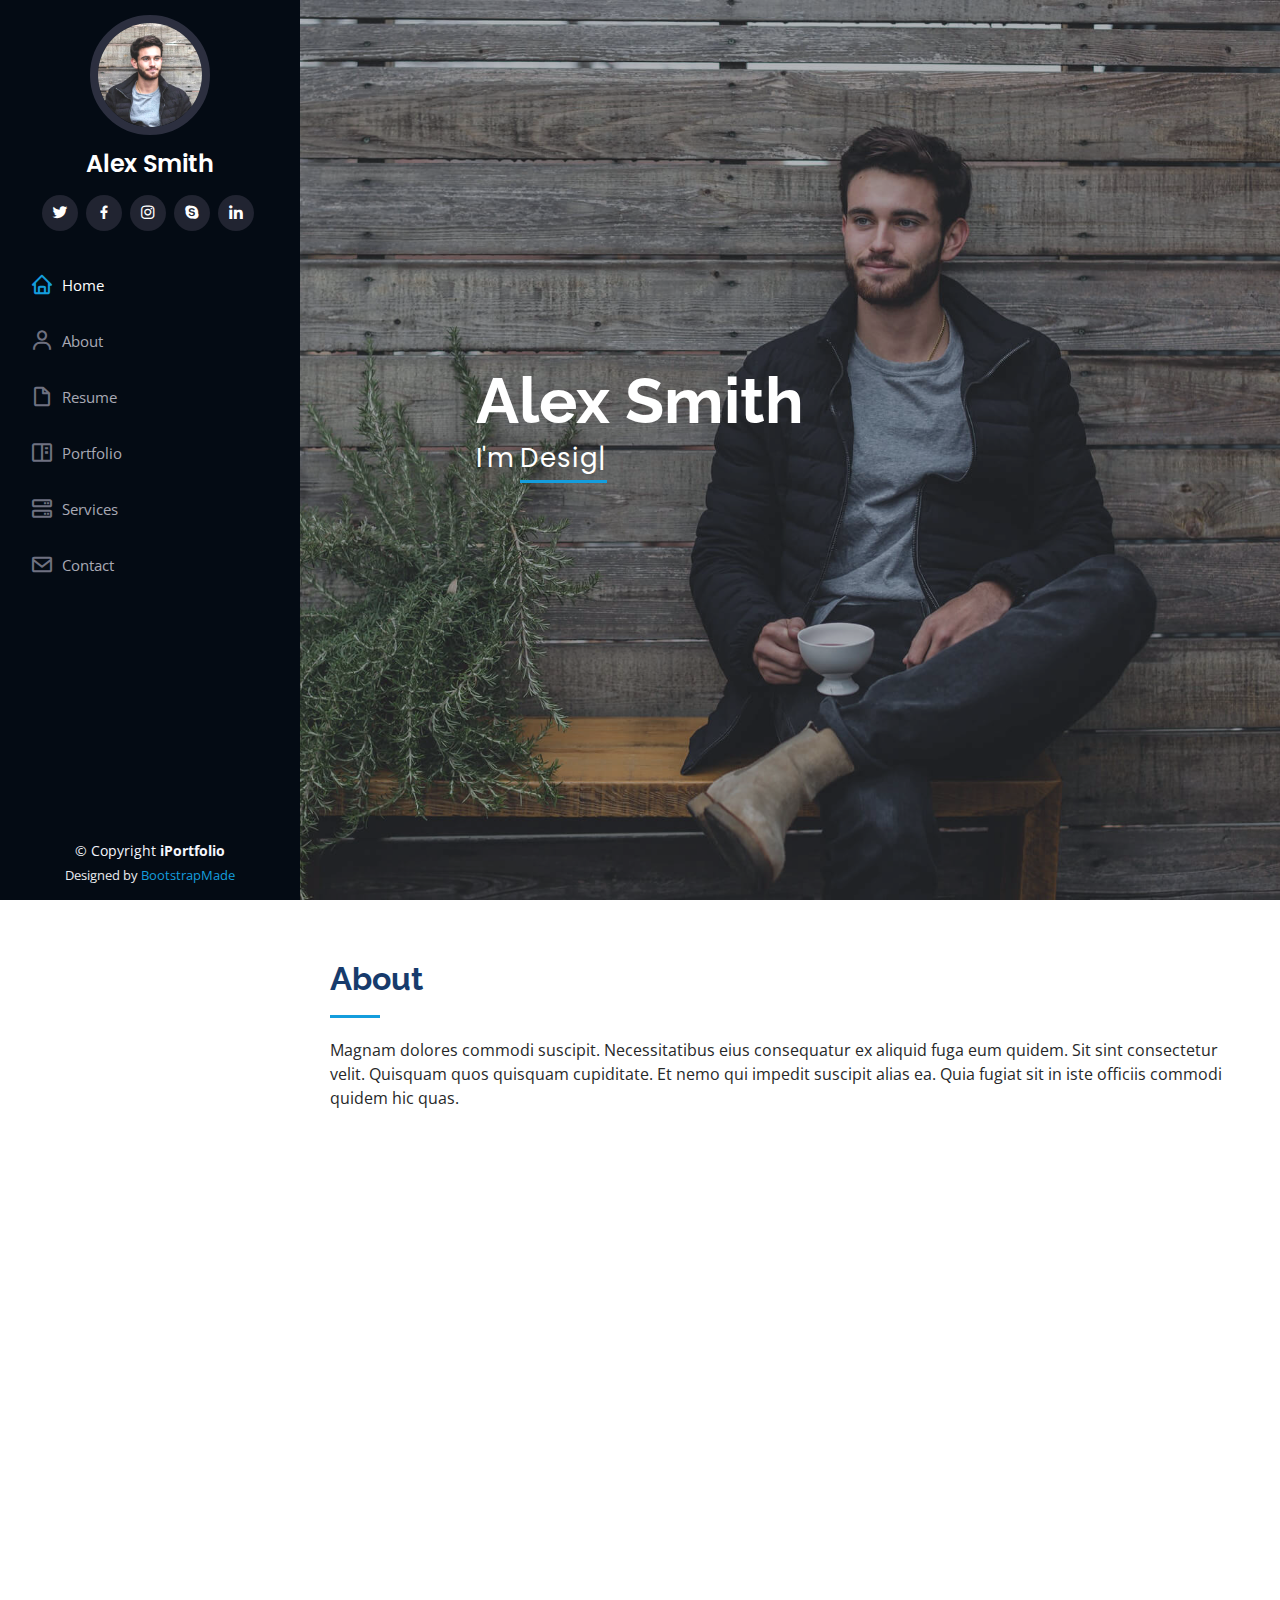
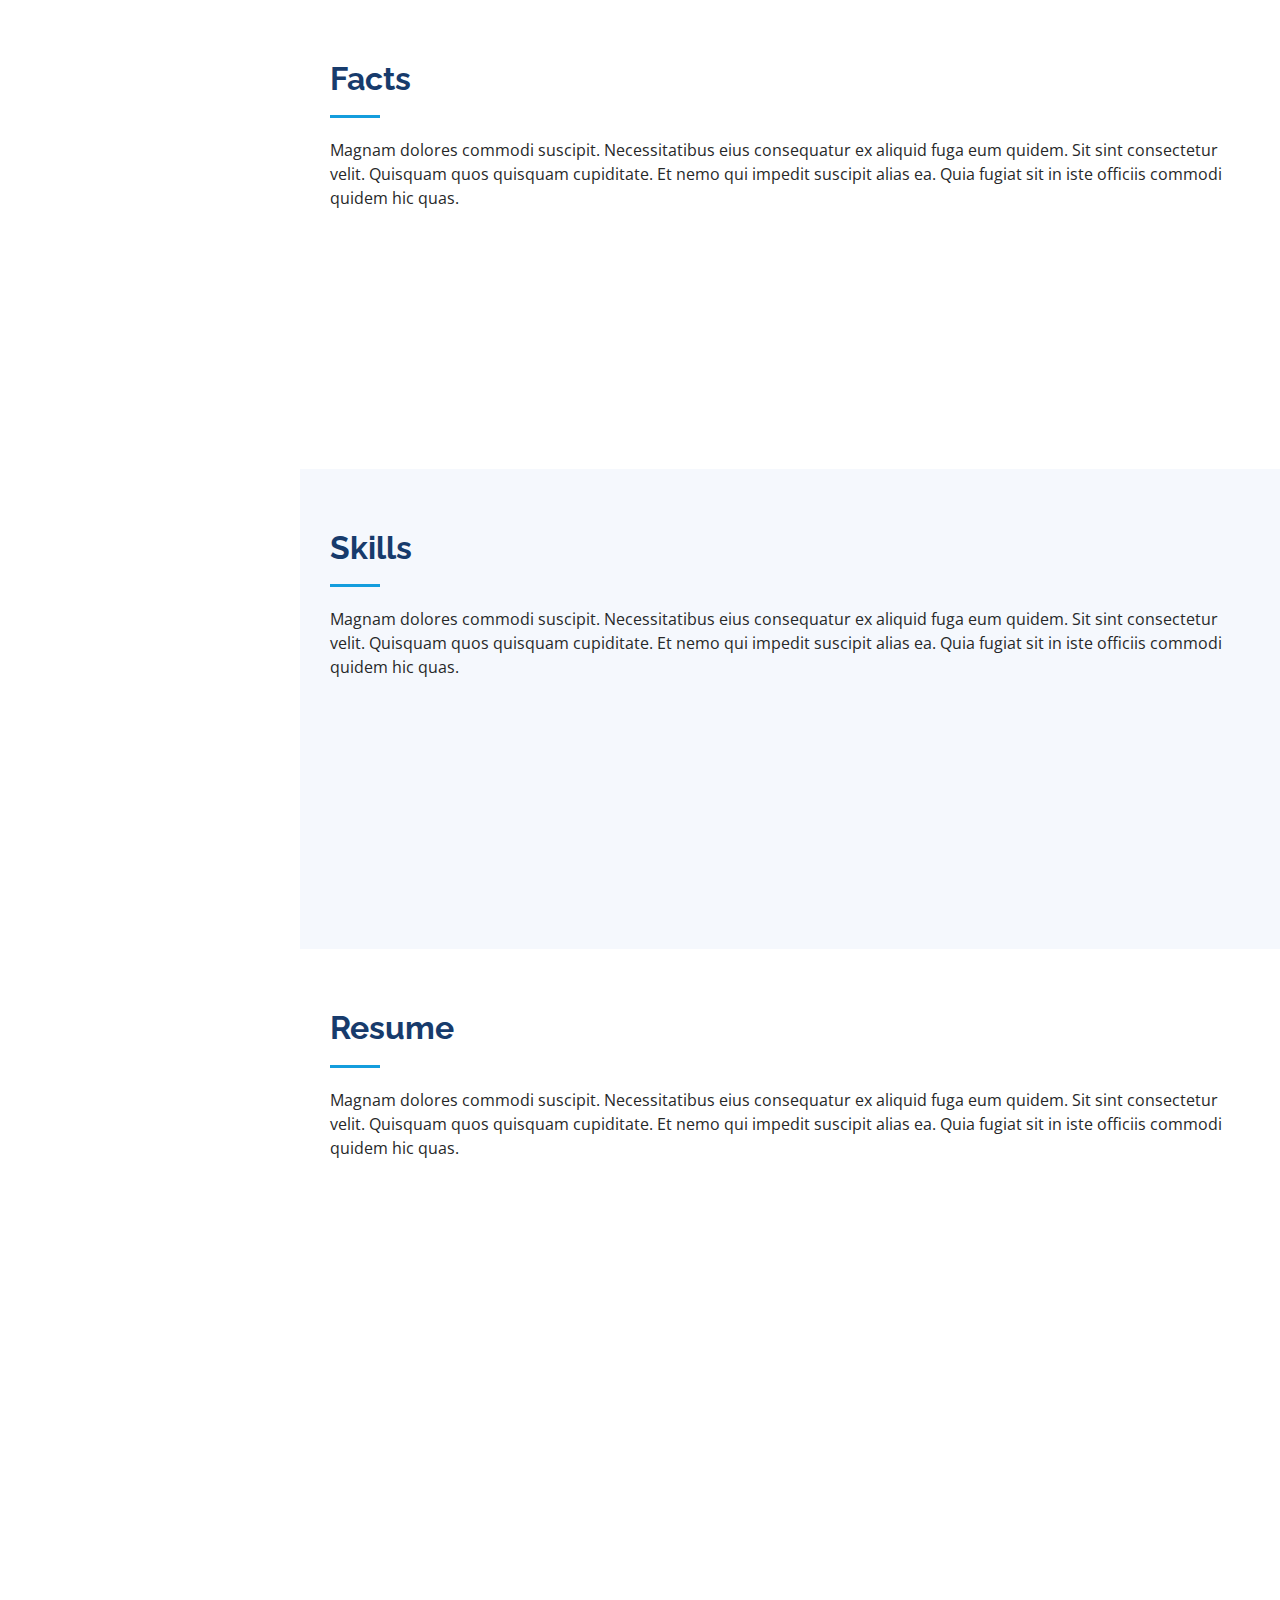
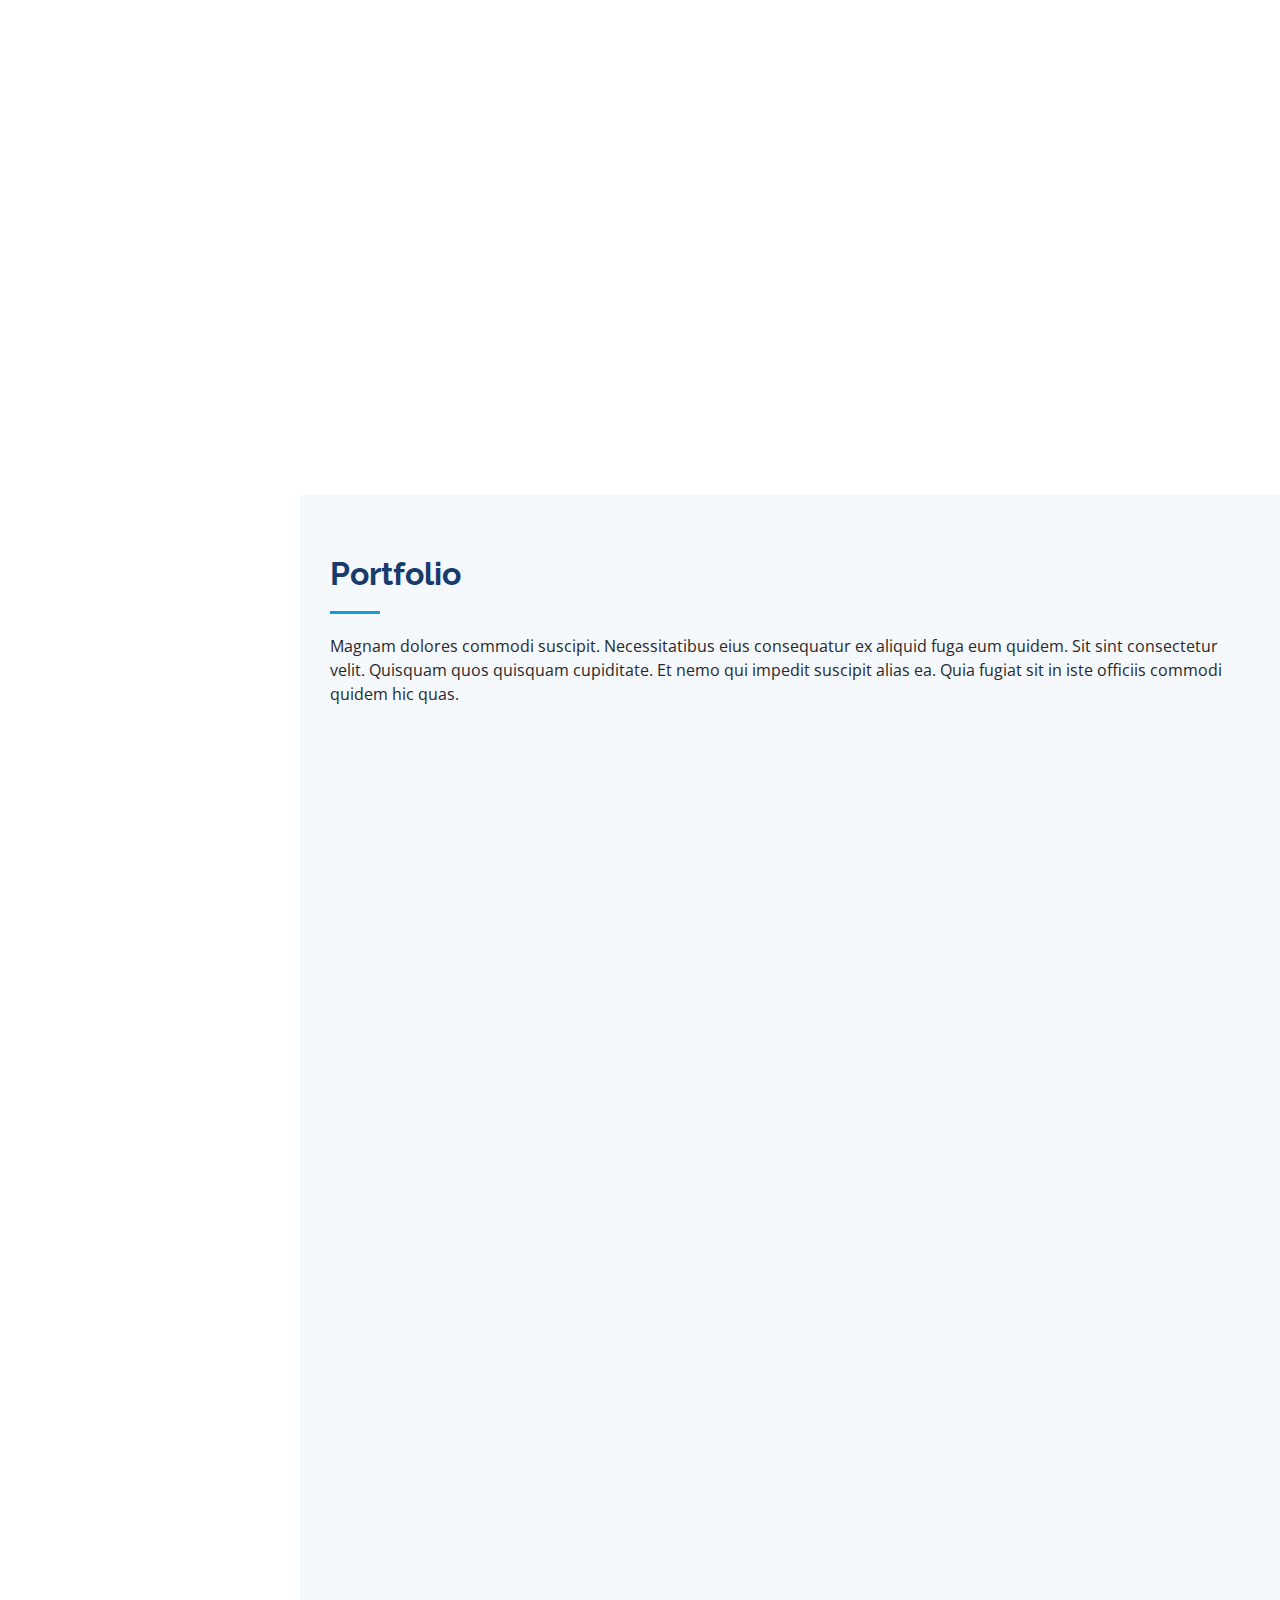
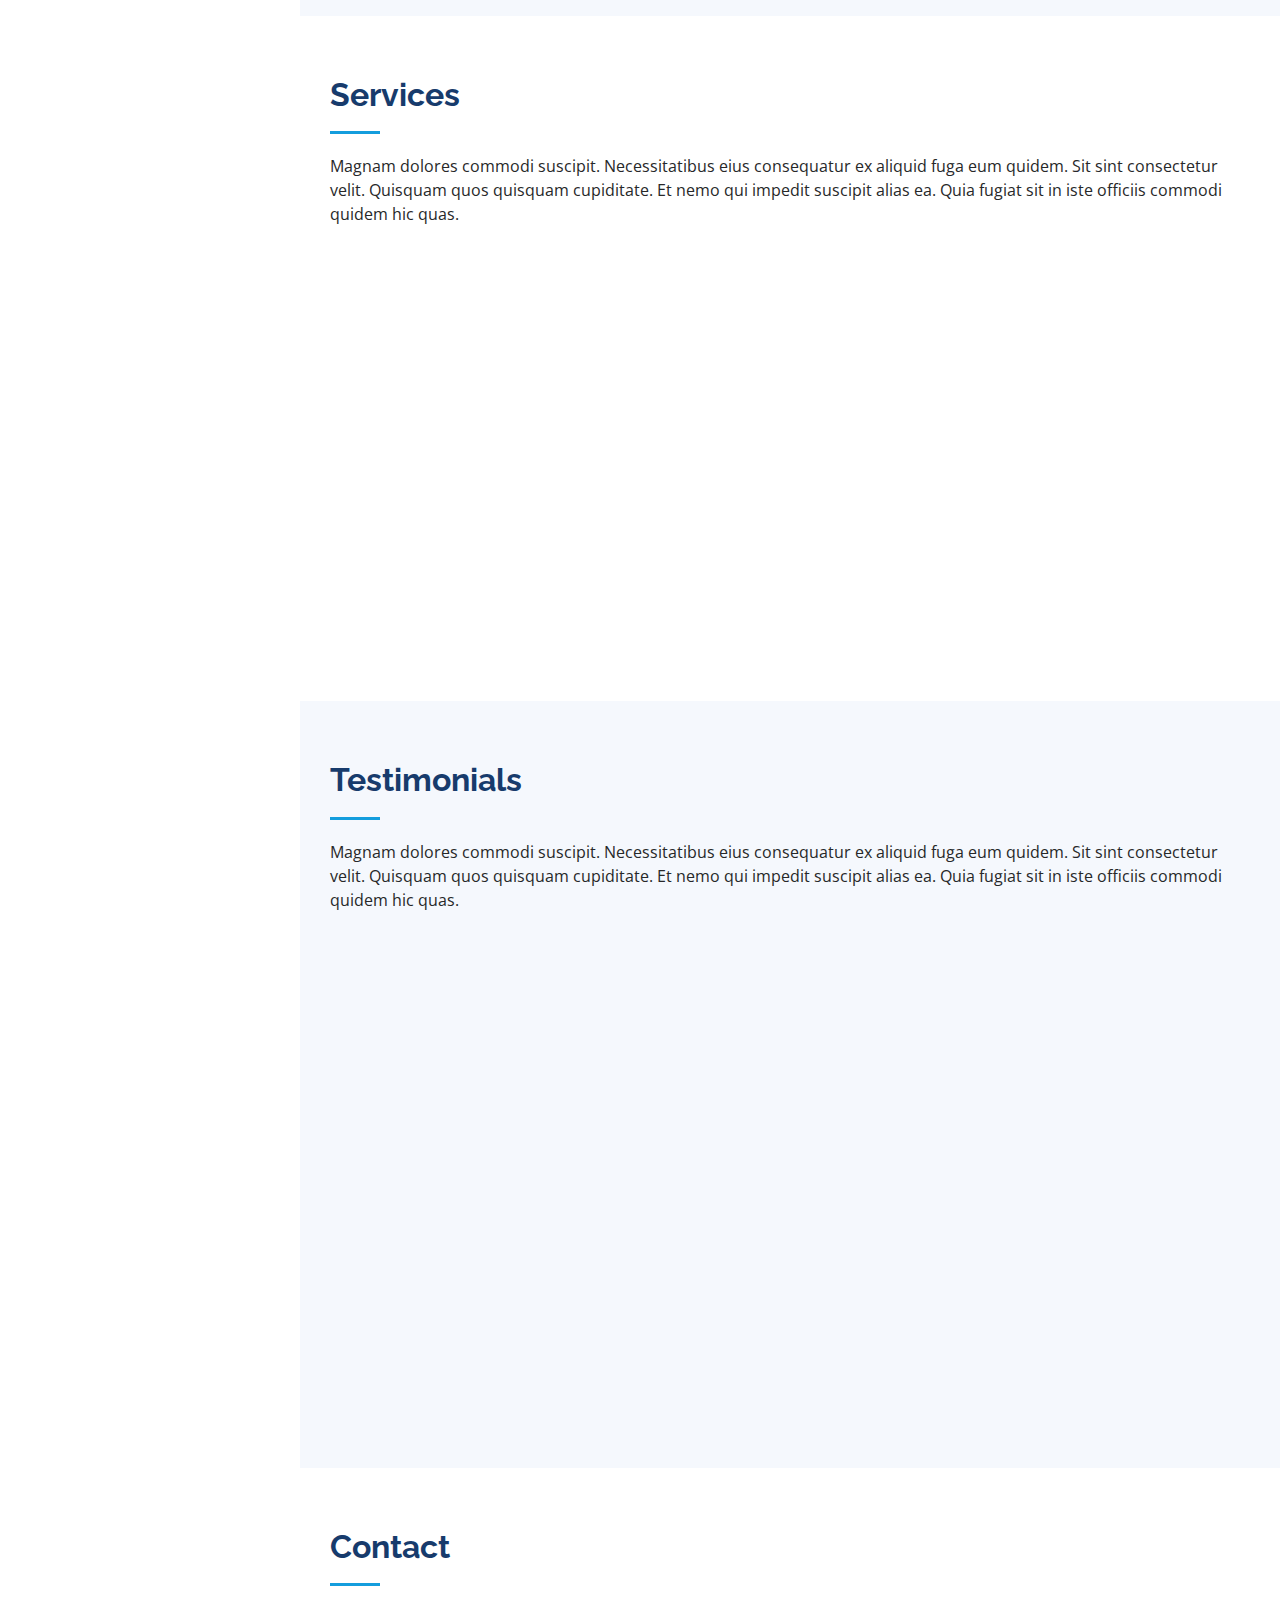
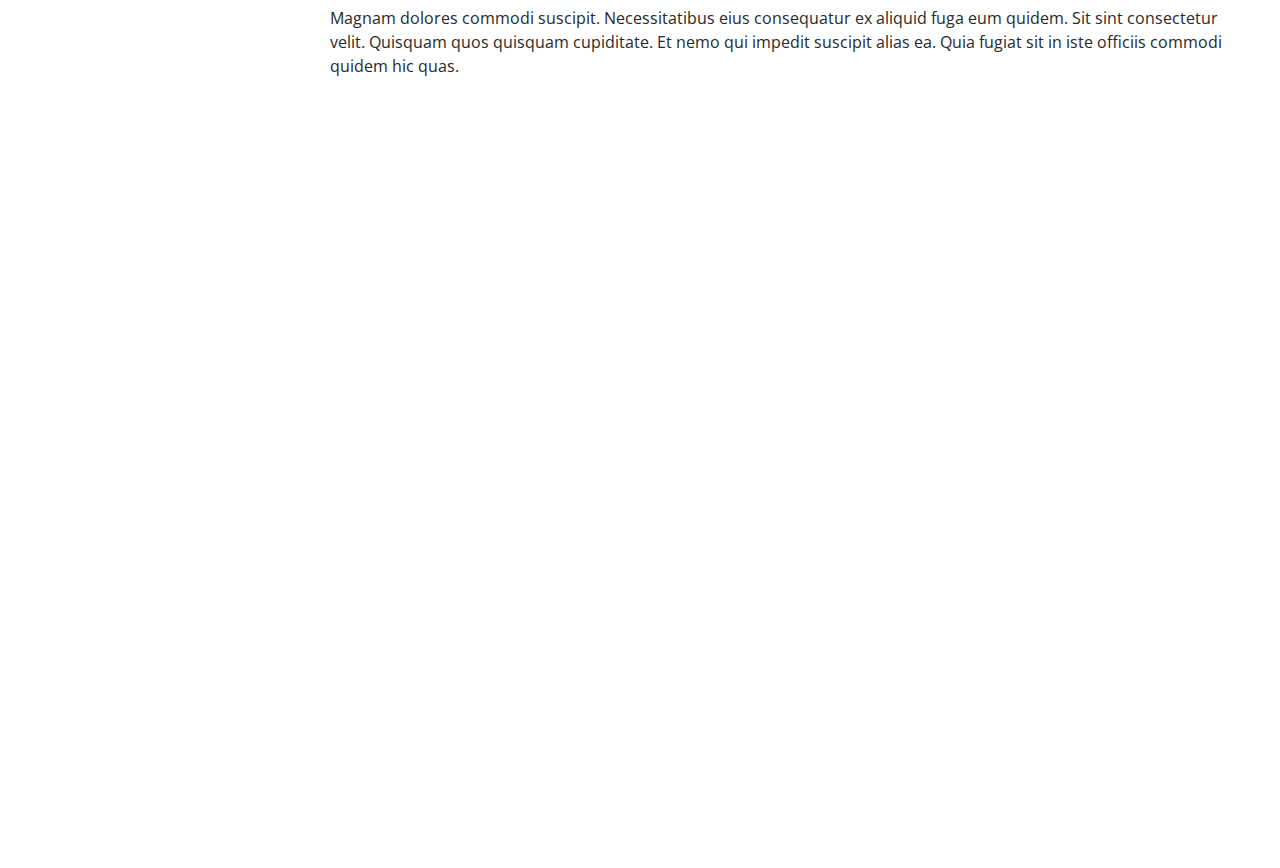
==== index.html @ b63887f6 "first commit" ====
<!DOCTYPE html>
<html lang="en">

<head>
  <meta charset="utf-8">
  <meta content="width=device-width, initial-scale=1.0" name="viewport">

  <title>iPortfolio Bootstrap Template - Index</title>
  <meta content="" name="description">
  <meta content="" name="keywords">

  <!-- Favicons -->
  <link href="assets/img/favicon.png" rel="icon">
  <link href="assets/img/apple-touch-icon.png" rel="apple-touch-icon">

  <!-- Google Fonts -->
  <link href="https://fonts.googleapis.com/css?family=Open+Sans:300,300i,400,400i,600,600i,700,700i|Raleway:300,300i,400,400i,500,500i,600,600i,700,700i|Poppins:300,300i,400,400i,500,500i,600,600i,700,700i" rel="stylesheet">

  <!-- Vendor CSS Files -->
  <link href="assets/vendor/aos/aos.css" rel="stylesheet">
  <link href="assets/vendor/bootstrap/css/bootstrap.min.css" rel="stylesheet">
  <link href="assets/vendor/bootstrap-icons/bootstrap-icons.css" rel="stylesheet">
  <link href="assets/vendor/boxicons/css/boxicons.min.css" rel="stylesheet">
  <link href="assets/vendor/glightbox/css/glightbox.min.css" rel="stylesheet">
  <link href="assets/vendor/swiper/swiper-bundle.min.css" rel="stylesheet">

  <!-- Template Main CSS File -->
  <link href="assets/css/style.css" rel="stylesheet">

  <!-- =======================================================
  * Template Name: iPortfolio
  * Updated: Nov 17 2023 with Bootstrap v5.3.2
  * Template URL: https://bootstrapmade.com/iportfolio-bootstrap-portfolio-websites-template/
  * Author: BootstrapMade.com
  * License: https://bootstrapmade.com/license/
  ======================================================== -->
</head>

<body>

  <!-- ======= Mobile nav toggle button ======= -->
  <i class="bi bi-list mobile-nav-toggle d-xl-none"></i>

  <!-- ======= Header ======= -->
  <header id="header">
    <div class="d-flex flex-column">

      <div class="profile">
        <img src="assets/img/profile-img.jpg" alt="" class="img-fluid rounded-circle">
        <h1 class="text-light"><a href="index.html">Alex Smith</a></h1>
        <div class="social-links mt-3 text-center">
          <a href="#" class="twitter"><i class="bx bxl-twitter"></i></a>
          <a href="#" class="facebook"><i class="bx bxl-facebook"></i></a>
          <a href="#" class="instagram"><i class="bx bxl-instagram"></i></a>
          <a href="#" class="google-plus"><i class="bx bxl-skype"></i></a>
          <a href="#" class="linkedin"><i class="bx bxl-linkedin"></i></a>
        </div>
      </div>

      <nav id="navbar" class="nav-menu navbar">
        <ul>
          <li><a href="#hero" class="nav-link scrollto active"><i class="bx bx-home"></i> <span>Home</span></a></li>
          <li><a href="#about" class="nav-link scrollto"><i class="bx bx-user"></i> <span>About</span></a></li>
          <li><a href="#resume" class="nav-link scrollto"><i class="bx bx-file-blank"></i> <span>Resume</span></a></li>
          <li><a href="#portfolio" class="nav-link scrollto"><i class="bx bx-book-content"></i> <span>Portfolio</span></a></li>
          <li><a href="#services" class="nav-link scrollto"><i class="bx bx-server"></i> <span>Services</span></a></li>
          <li><a href="#contact" class="nav-link scrollto"><i class="bx bx-envelope"></i> <span>Contact</span></a></li>
        </ul>
      </nav><!-- .nav-menu -->
    </div>
  </header><!-- End Header -->

  <!-- ======= Hero Section ======= -->
  <section id="hero" class="d-flex flex-column justify-content-center align-items-center">
    <div class="hero-container" data-aos="fade-in">
      <h1>Alex Smith</h1>
      <p>I'm <span class="typed" data-typed-items="Designer, Developer, Freelancer, Photographer"></span></p>
    </div>
  </section><!-- End Hero -->

  <main id="main">

    <!-- ======= About Section ======= -->
    <section id="about" class="about">
      <div class="container">

        <div class="section-title">
          <h2>About</h2>
          <p>Magnam dolores commodi suscipit. Necessitatibus eius consequatur ex aliquid fuga eum quidem. Sit sint consectetur velit. Quisquam quos quisquam cupiditate. Et nemo qui impedit suscipit alias ea. Quia fugiat sit in iste officiis commodi quidem hic quas.</p>
        </div>

        <div class="row">
          <div class="col-lg-4" data-aos="fade-right">
            <img src="assets/img/profile-img.jpg" class="img-fluid" alt="">
          </div>
          <div class="col-lg-8 pt-4 pt-lg-0 content" data-aos="fade-left">
            <h3>UI/UX Designer &amp; Web Developer.</h3>
            <p class="fst-italic">
              Lorem ipsum dolor sit amet, consectetur adipiscing elit, sed do eiusmod tempor incididunt ut labore et dolore
              magna aliqua.
            </p>
            <div class="row">
              <div class="col-lg-6">
                <ul>
                  <li><i class="bi bi-chevron-right"></i> <strong>Birthday:</strong> <span>1 May 1995</span></li>
                  <li><i class="bi bi-chevron-right"></i> <strong>Website:</strong> <span>www.example.com</span></li>
                  <li><i class="bi bi-chevron-right"></i> <strong>Phone:</strong> <span>+123 456 7890</span></li>
                  <li><i class="bi bi-chevron-right"></i> <strong>City:</strong> <span>New York, USA</span></li>
                </ul>
              </div>
              <div class="col-lg-6">
                <ul>
                  <li><i class="bi bi-chevron-right"></i> <strong>Age:</strong> <span>30</span></li>
                  <li><i class="bi bi-chevron-right"></i> <strong>Degree:</strong> <span>Master</span></li>
                  <li><i class="bi bi-chevron-right"></i> <strong>PhEmailone:</strong> <span>email@example.com</span></li>
                  <li><i class="bi bi-chevron-right"></i> <strong>Freelance:</strong> <span>Available</span></li>
                </ul>
              </div>
            </div>
            <p>
              Officiis eligendi itaque labore et dolorum mollitia officiis optio vero. Quisquam sunt adipisci omnis et ut. Nulla accusantium dolor incidunt officia tempore. Et eius omnis.
              Cupiditate ut dicta maxime officiis quidem quia. Sed et consectetur qui quia repellendus itaque neque. Aliquid amet quidem ut quaerat cupiditate. Ab et eum qui repellendus omnis culpa magni laudantium dolores.
            </p>
          </div>
        </div>

      </div>
    </section><!-- End About Section -->

    <!-- ======= Facts Section ======= -->
    <section id="facts" class="facts">
      <div class="container">

        <div class="section-title">
          <h2>Facts</h2>
          <p>Magnam dolores commodi suscipit. Necessitatibus eius consequatur ex aliquid fuga eum quidem. Sit sint consectetur velit. Quisquam quos quisquam cupiditate. Et nemo qui impedit suscipit alias ea. Quia fugiat sit in iste officiis commodi quidem hic quas.</p>
        </div>

        <div class="row no-gutters">

          <div class="col-lg-3 col-md-6 d-md-flex align-items-md-stretch" data-aos="fade-up">
            <div class="count-box">
              <i class="bi bi-emoji-smile"></i>
              <span data-purecounter-start="0" data-purecounter-end="232" data-purecounter-duration="1" class="purecounter"></span>
              <p><strong>Happy Clients</strong> consequuntur quae</p>
            </div>
          </div>

          <div class="col-lg-3 col-md-6 d-md-flex align-items-md-stretch" data-aos="fade-up" data-aos-delay="100">
            <div class="count-box">
              <i class="bi bi-journal-richtext"></i>
              <span data-purecounter-start="0" data-purecounter-end="521" data-purecounter-duration="1" class="purecounter"></span>
              <p><strong>Projects</strong> adipisci atque cum quia aut</p>
            </div>
          </div>

          <div class="col-lg-3 col-md-6 d-md-flex align-items-md-stretch" data-aos="fade-up" data-aos-delay="200">
            <div class="count-box">
              <i class="bi bi-headset"></i>
              <span data-purecounter-start="0" data-purecounter-end="1453" data-purecounter-duration="1" class="purecounter"></span>
              <p><strong>Hours Of Support</strong> aut commodi quaerat</p>
            </div>
          </div>

          <div class="col-lg-3 col-md-6 d-md-flex align-items-md-stretch" data-aos="fade-up" data-aos-delay="300">
            <div class="count-box">
              <i class="bi bi-people"></i>
              <span data-purecounter-start="0" data-purecounter-end="32" data-purecounter-duration="1" class="purecounter"></span>
              <p><strong>Hard Workers</strong> rerum asperiores dolor</p>
            </div>
          </div>

        </div>

      </div>
    </section><!-- End Facts Section -->

    <!-- ======= Skills Section ======= -->
    <section id="skills" class="skills section-bg">
      <div class="container">

        <div class="section-title">
          <h2>Skills</h2>
          <p>Magnam dolores commodi suscipit. Necessitatibus eius consequatur ex aliquid fuga eum quidem. Sit sint consectetur velit. Quisquam quos quisquam cupiditate. Et nemo qui impedit suscipit alias ea. Quia fugiat sit in iste officiis commodi quidem hic quas.</p>
        </div>

        <div class="row skills-content">

          <div class="col-lg-6" data-aos="fade-up">

            <div class="progress">
              <span class="skill">HTML <i class="val">100%</i></span>
              <div class="progress-bar-wrap">
                <div class="progress-bar" role="progressbar" aria-valuenow="100" aria-valuemin="0" aria-valuemax="100"></div>
              </div>
            </div>

            <div class="progress">
              <span class="skill">CSS <i class="val">90%</i></span>
              <div class="progress-bar-wrap">
                <div class="progress-bar" role="progressbar" aria-valuenow="90" aria-valuemin="0" aria-valuemax="100"></div>
              </div>
            </div>

            <div class="progress">
              <span class="skill">JavaScript <i class="val">75%</i></span>
              <div class="progress-bar-wrap">
                <div class="progress-bar" role="progressbar" aria-valuenow="75" aria-valuemin="0" aria-valuemax="100"></div>
              </div>
            </div>

          </div>

          <div class="col-lg-6" data-aos="fade-up" data-aos-delay="100">

            <div class="progress">
              <span class="skill">PHP <i class="val">80%</i></span>
              <div class="progress-bar-wrap">
                <div class="progress-bar" role="progressbar" aria-valuenow="80" aria-valuemin="0" aria-valuemax="100"></div>
              </div>
            </div>

            <div class="progress">
              <span class="skill">WordPress/CMS <i class="val">90%</i></span>
              <div class="progress-bar-wrap">
                <div class="progress-bar" role="progressbar" aria-valuenow="90" aria-valuemin="0" aria-valuemax="100"></div>
              </div>
            </div>

            <div class="progress">
              <span class="skill">Photoshop <i class="val">55%</i></span>
              <div class="progress-bar-wrap">
                <div class="progress-bar" role="progressbar" aria-valuenow="55" aria-valuemin="0" aria-valuemax="100"></div>
              </div>
            </div>

          </div>

        </div>

      </div>
    </section><!-- End Skills Section -->

    <!-- ======= Resume Section ======= -->
    <section id="resume" class="resume">
      <div class="container">

        <div class="section-title">
          <h2>Resume</h2>
          <p>Magnam dolores commodi suscipit. Necessitatibus eius consequatur ex aliquid fuga eum quidem. Sit sint consectetur velit. Quisquam quos quisquam cupiditate. Et nemo qui impedit suscipit alias ea. Quia fugiat sit in iste officiis commodi quidem hic quas.</p>
        </div>

        <div class="row">
          <div class="col-lg-6" data-aos="fade-up">
            <h3 class="resume-title">Sumary</h3>
            <div class="resume-item pb-0">
              <h4>Alex Smith</h4>
              <p><em>Innovative and deadline-driven Graphic Designer with 3+ years of experience designing and developing user-centered digital/print marketing material from initial concept to final, polished deliverable.</em></p>
              <ul>
                <li>Portland par 127,Orlando, FL</li>
                <li>(123) 456-7891</li>
                <li>alice.barkley@example.com</li>
              </ul>
            </div>

            <h3 class="resume-title">Education</h3>
            <div class="resume-item">
              <h4>Master of Fine Arts &amp; Graphic Design</h4>
              <h5>2015 - 2016</h5>
              <p><em>Rochester Institute of Technology, Rochester, NY</em></p>
              <p>Qui deserunt veniam. Et sed aliquam labore tempore sed quisquam iusto autem sit. Ea vero voluptatum qui ut dignissimos deleniti nerada porti sand markend</p>
            </div>
            <div class="resume-item">
              <h4>Bachelor of Fine Arts &amp; Graphic Design</h4>
              <h5>2010 - 2014</h5>
              <p><em>Rochester Institute of Technology, Rochester, NY</em></p>
              <p>Quia nobis sequi est occaecati aut. Repudiandae et iusto quae reiciendis et quis Eius vel ratione eius unde vitae rerum voluptates asperiores voluptatem Earum molestiae consequatur neque etlon sader mart dila</p>
            </div>
          </div>
          <div class="col-lg-6" data-aos="fade-up" data-aos-delay="100">
            <h3 class="resume-title">Professional Experience</h3>
            <div class="resume-item">
              <h4>Senior graphic design specialist</h4>
              <h5>2019 - Present</h5>
              <p><em>Experion, New York, NY </em></p>
              <ul>
                <li>Lead in the design, development, and implementation of the graphic, layout, and production communication materials</li>
                <li>Delegate tasks to the 7 members of the design team and provide counsel on all aspects of the project. </li>
                <li>Supervise the assessment of all graphic materials in order to ensure quality and accuracy of the design</li>
                <li>Oversee the efficient use of production project budgets ranging from $2,000 - $25,000</li>
              </ul>
            </div>
            <div class="resume-item">
              <h4>Graphic design specialist</h4>
              <h5>2017 - 2018</h5>
              <p><em>Stepping Stone Advertising, New York, NY</em></p>
              <ul>
                <li>Developed numerous marketing programs (logos, brochures,infographics, presentations, and advertisements).</li>
                <li>Managed up to 5 projects or tasks at a given time while under pressure</li>
                <li>Recommended and consulted with clients on the most appropriate graphic design</li>
                <li>Created 4+ design presentations and proposals a month for clients and account managers</li>
              </ul>
            </div>
          </div>
        </div>

      </div>
    </section><!-- End Resume Section -->

    <!-- ======= Portfolio Section ======= -->
    <section id="portfolio" class="portfolio section-bg">
      <div class="container">

        <div class="section-title">
          <h2>Portfolio</h2>
          <p>Magnam dolores commodi suscipit. Necessitatibus eius consequatur ex aliquid fuga eum quidem. Sit sint consectetur velit. Quisquam quos quisquam cupiditate. Et nemo qui impedit suscipit alias ea. Quia fugiat sit in iste officiis commodi quidem hic quas.</p>
        </div>

        <div class="row" data-aos="fade-up">
          <div class="col-lg-12 d-flex justify-content-center">
            <ul id="portfolio-flters">
              <li data-filter="*" class="filter-active">All</li>
              <li data-filter=".filter-app">App</li>
              <li data-filter=".filter-card">Card</li>
              <li data-filter=".filter-web">Web</li>
            </ul>
          </div>
        </div>

        <div class="row portfolio-container" data-aos="fade-up" data-aos-delay="100">

          <div class="col-lg-4 col-md-6 portfolio-item filter-app">
            <div class="portfolio-wrap">
              <img src="assets/img/portfolio/portfolio-1.jpg" class="img-fluid" alt="">
              <div class="portfolio-links">
                <a href="assets/img/portfolio/portfolio-1.jpg" data-gallery="portfolioGallery" class="portfolio-lightbox" title="App 1"><i class="bx bx-plus"></i></a>
                <a href="portfolio-details.html" title="More Details"><i class="bx bx-link"></i></a>
              </div>
            </div>
          </div>

          <div class="col-lg-4 col-md-6 portfolio-item filter-web">
            <div class="portfolio-wrap">
              <img src="assets/img/portfolio/portfolio-2.jpg" class="img-fluid" alt="">
              <div class="portfolio-links">
                <a href="assets/img/portfolio/portfolio-2.jpg" data-gallery="portfolioGallery" class="portfolio-lightbox" title="Web 3"><i class="bx bx-plus"></i></a>
                <a href="portfolio-details.html" title="More Details"><i class="bx bx-link"></i></a>
              </div>
            </div>
          </div>

          <div class="col-lg-4 col-md-6 portfolio-item filter-app">
            <div class="portfolio-wrap">
              <img src="assets/img/portfolio/portfolio-3.jpg" class="img-fluid" alt="">
              <div class="portfolio-links">
                <a href="assets/img/portfolio/portfolio-3.jpg" data-gallery="portfolioGallery" class="portfolio-lightbox" title="App 2"><i class="bx bx-plus"></i></a>
                <a href="portfolio-details.html" title="More Details"><i class="bx bx-link"></i></a>
              </div>
            </div>
          </div>

          <div class="col-lg-4 col-md-6 portfolio-item filter-card">
            <div class="portfolio-wrap">
              <img src="assets/img/portfolio/portfolio-4.jpg" class="img-fluid" alt="">
              <div class="portfolio-links">
                <a href="assets/img/portfolio/portfolio-4.jpg" data-gallery="portfolioGallery" class="portfolio-lightbox" title="Card 2"><i class="bx bx-plus"></i></a>
                <a href="portfolio-details.html" title="More Details"><i class="bx bx-link"></i></a>
              </div>
            </div>
          </div>

          <div class="col-lg-4 col-md-6 portfolio-item filter-web">
            <div class="portfolio-wrap">
              <img src="assets/img/portfolio/portfolio-5.jpg" class="img-fluid" alt="">
              <div class="portfolio-links">
                <a href="assets/img/portfolio/portfolio-5.jpg" data-gallery="portfolioGallery" class="portfolio-lightbox" title="Web 2"><i class="bx bx-plus"></i></a>
                <a href="portfolio-details.html" title="More Details"><i class="bx bx-link"></i></a>
              </div>
            </div>
          </div>

          <div class="col-lg-4 col-md-6 portfolio-item filter-app">
            <div class="portfolio-wrap">
              <img src="assets/img/portfolio/portfolio-6.jpg" class="img-fluid" alt="">
              <div class="portfolio-links">
                <a href="assets/img/portfolio/portfolio-6.jpg" data-gallery="portfolioGallery" class="portfolio-lightbox" title="App 3"><i class="bx bx-plus"></i></a>
                <a href="portfolio-details.html" title="More Details"><i class="bx bx-link"></i></a>
              </div>
            </div>
          </div>

          <div class="col-lg-4 col-md-6 portfolio-item filter-card">
            <div class="portfolio-wrap">
              <img src="assets/img/portfolio/portfolio-7.jpg" class="img-fluid" alt="">
              <div class="portfolio-links">
                <a href="assets/img/portfolio/portfolio-7.jpg" data-gallery="portfolioGallery" class="portfolio-lightbox" title="Card 1"><i class="bx bx-plus"></i></a>
                <a href="portfolio-details.html" title="More Details"><i class="bx bx-link"></i></a>
              </div>
            </div>
          </div>

          <div class="col-lg-4 col-md-6 portfolio-item filter-card">
            <div class="portfolio-wrap">
              <img src="assets/img/portfolio/portfolio-8.jpg" class="img-fluid" alt="">
              <div class="portfolio-links">
                <a href="assets/img/portfolio/portfolio-8.jpg" data-gallery="portfolioGallery" class="portfolio-lightbox" title="Card 3"><i class="bx bx-plus"></i></a>
                <a href="portfolio-details.html" title="More Details"><i class="bx bx-link"></i></a>
              </div>
            </div>
          </div>

          <div class="col-lg-4 col-md-6 portfolio-item filter-web">
            <div class="portfolio-wrap">
              <img src="assets/img/portfolio/portfolio-9.jpg" class="img-fluid" alt="">
              <div class="portfolio-links">
                <a href="assets/img/portfolio/portfolio-9.jpg" data-gallery="portfolioGallery" class="portfolio-lightbox" title="Web 3"><i class="bx bx-plus"></i></a>
                <a href="portfolio-details.html" title="More Details"><i class="bx bx-link"></i></a>
              </div>
            </div>
          </div>

        </div>

      </div>
    </section><!-- End Portfolio Section -->

    <!-- ======= Services Section ======= -->
    <section id="services" class="services">
      <div class="container">

        <div class="section-title">
          <h2>Services</h2>
          <p>Magnam dolores commodi suscipit. Necessitatibus eius consequatur ex aliquid fuga eum quidem. Sit sint consectetur velit. Quisquam quos quisquam cupiditate. Et nemo qui impedit suscipit alias ea. Quia fugiat sit in iste officiis commodi quidem hic quas.</p>
        </div>

        <div class="row">
          <div class="col-lg-4 col-md-6 icon-box" data-aos="fade-up">
            <div class="icon"><i class="bi bi-briefcase"></i></div>
            <h4 class="title"><a href="">Lorem Ipsum</a></h4>
            <p class="description">Voluptatum deleniti atque corrupti quos dolores et quas molestias excepturi sint occaecati cupiditate non provident</p>
          </div>
          <div class="col-lg-4 col-md-6 icon-box" data-aos="fade-up" data-aos-delay="100">
            <div class="icon"><i class="bi bi-card-checklist"></i></div>
            <h4 class="title"><a href="">Dolor Sitema</a></h4>
            <p class="description">Minim veniam, quis nostrud exercitation ullamco laboris nisi ut aliquip ex ea commodo consequat tarad limino ata</p>
          </div>
          <div class="col-lg-4 col-md-6 icon-box" data-aos="fade-up" data-aos-delay="200">
            <div class="icon"><i class="bi bi-bar-chart"></i></div>
            <h4 class="title"><a href="">Sed ut perspiciatis</a></h4>
            <p class="description">Duis aute irure dolor in reprehenderit in voluptate velit esse cillum dolore eu fugiat nulla pariatur</p>
          </div>
          <div class="col-lg-4 col-md-6 icon-box" data-aos="fade-up" data-aos-delay="300">
            <div class="icon"><i class="bi bi-binoculars"></i></div>
            <h4 class="title"><a href="">Magni Dolores</a></h4>
            <p class="description">Excepteur sint occaecat cupidatat non proident, sunt in culpa qui officia deserunt mollit anim id est laborum</p>
          </div>
          <div class="col-lg-4 col-md-6 icon-box" data-aos="fade-up" data-aos-delay="400">
            <div class="icon"><i class="bi bi-brightness-high"></i></div>
            <h4 class="title"><a href="">Nemo Enim</a></h4>
            <p class="description">At vero eos et accusamus et iusto odio dignissimos ducimus qui blanditiis praesentium voluptatum deleniti atque</p>
          </div>
          <div class="col-lg-4 col-md-6 icon-box" data-aos="fade-up" data-aos-delay="500">
            <div class="icon"><i class="bi bi-calendar4-week"></i></div>
            <h4 class="title"><a href="">Eiusmod Tempor</a></h4>
            <p class="description">Et harum quidem rerum facilis est et expedita distinctio. Nam libero tempore, cum soluta nobis est eligendi</p>
          </div>
        </div>

      </div>
    </section><!-- End Services Section -->

    <!-- ======= Testimonials Section ======= -->
    <section id="testimonials" class="testimonials section-bg">
      <div class="container">

        <div class="section-title">
          <h2>Testimonials</h2>
          <p>Magnam dolores commodi suscipit. Necessitatibus eius consequatur ex aliquid fuga eum quidem. Sit sint consectetur velit. Quisquam quos quisquam cupiditate. Et nemo qui impedit suscipit alias ea. Quia fugiat sit in iste officiis commodi quidem hic quas.</p>
        </div>

        <div class="testimonials-slider swiper" data-aos="fade-up" data-aos-delay="100">
          <div class="swiper-wrapper">

            <div class="swiper-slide">
              <div class="testimonial-item" data-aos="fade-up">
                <p>
                  <i class="bx bxs-quote-alt-left quote-icon-left"></i>
                  Proin iaculis purus consequat sem cure digni ssim donec porttitora entum suscipit rhoncus. Accusantium quam, ultricies eget id, aliquam eget nibh et. Maecen aliquam, risus at semper.
                  <i class="bx bxs-quote-alt-right quote-icon-right"></i>
                </p>
                <img src="assets/img/testimonials/testimonials-1.jpg" class="testimonial-img" alt="">
                <h3>Saul Goodman</h3>
                <h4>Ceo &amp; Founder</h4>
              </div>
            </div><!-- End testimonial item -->

            <div class="swiper-slide">
              <div class="testimonial-item" data-aos="fade-up" data-aos-delay="100">
                <p>
                  <i class="bx bxs-quote-alt-left quote-icon-left"></i>
                  Export tempor illum tamen malis malis eram quae irure esse labore quem cillum quid cillum eram malis quorum velit fore eram velit sunt aliqua noster fugiat irure amet legam anim culpa.
                  <i class="bx bxs-quote-alt-right quote-icon-right"></i>
                </p>
                <img src="assets/img/testimonials/testimonials-2.jpg" class="testimonial-img" alt="">
                <h3>Sara Wilsson</h3>
                <h4>Designer</h4>
              </div>
            </div><!-- End testimonial item -->

            <div class="swiper-slide">
              <div class="testimonial-item" data-aos="fade-up" data-aos-delay="200">
                <p>
                  <i class="bx bxs-quote-alt-left quote-icon-left"></i>
                  Enim nisi quem export duis labore cillum quae magna enim sint quorum nulla quem veniam duis minim tempor labore quem eram duis noster aute amet eram fore quis sint minim.
                  <i class="bx bxs-quote-alt-right quote-icon-right"></i>
                </p>
                <img src="assets/img/testimonials/testimonials-3.jpg" class="testimonial-img" alt="">
                <h3>Jena Karlis</h3>
                <h4>Store Owner</h4>
              </div>
            </div><!-- End testimonial item -->

            <div class="swiper-slide">
              <div class="testimonial-item" data-aos="fade-up" data-aos-delay="300">
                <p>
                  <i class="bx bxs-quote-alt-left quote-icon-left"></i>
                  Fugiat enim eram quae cillum dolore dolor amet nulla culpa multos export minim fugiat minim velit minim dolor enim duis veniam ipsum anim magna sunt elit fore quem dolore labore illum veniam.
                  <i class="bx bxs-quote-alt-right quote-icon-right"></i>
                </p>
                <img src="assets/img/testimonials/testimonials-4.jpg" class="testimonial-img" alt="">
                <h3>Matt Brandon</h3>
                <h4>Freelancer</h4>
              </div>
            </div><!-- End testimonial item -->

            <div class="swiper-slide">
              <div class="testimonial-item" data-aos="fade-up" data-aos-delay="400">
                <p>
                  <i class="bx bxs-quote-alt-left quote-icon-left"></i>
                  Quis quorum aliqua sint quem legam fore sunt eram irure aliqua veniam tempor noster veniam enim culpa labore duis sunt culpa nulla illum cillum fugiat legam esse veniam culpa fore nisi cillum quid.
                  <i class="bx bxs-quote-alt-right quote-icon-right"></i>
                </p>
                <img src="assets/img/testimonials/testimonials-5.jpg" class="testimonial-img" alt="">
                <h3>John Larson</h3>
                <h4>Entrepreneur</h4>
              </div>
            </div><!-- End testimonial item -->

          </div>
          <div class="swiper-pagination"></div>
        </div>

      </div>
    </section><!-- End Testimonials Section -->

    <!-- ======= Contact Section ======= -->
    <section id="contact" class="contact">
      <div class="container">

        <div class="section-title">
          <h2>Contact</h2>
          <p>Magnam dolores commodi suscipit. Necessitatibus eius consequatur ex aliquid fuga eum quidem. Sit sint consectetur velit. Quisquam quos quisquam cupiditate. Et nemo qui impedit suscipit alias ea. Quia fugiat sit in iste officiis commodi quidem hic quas.</p>
        </div>

        <div class="row" data-aos="fade-in">

          <div class="col-lg-5 d-flex align-items-stretch">
            <div class="info">
              <div class="address">
                <i class="bi bi-geo-alt"></i>
                <h4>Location:</h4>
                <p>A108 Adam Street, New York, NY 535022</p>
              </div>

              <div class="email">
                <i class="bi bi-envelope"></i>
                <h4>Email:</h4>
                <p>info@example.com</p>
              </div>

              <div class="phone">
                <i class="bi bi-phone"></i>
                <h4>Call:</h4>
                <p>+1 5589 55488 55s</p>
              </div>

              <iframe src="https://www.google.com/maps/embed?pb=!1m14!1m8!1m3!1d12097.433213460943!2d-74.0062269!3d40.7101282!3m2!1i1024!2i768!4f13.1!3m3!1m2!1s0x0%3A0xb89d1fe6bc499443!2sDowntown+Conference+Center!5e0!3m2!1smk!2sbg!4v1539943755621" frameborder="0" style="border:0; width: 100%; height: 290px;" allowfullscreen></iframe>
            </div>

          </div>

          <div class="col-lg-7 mt-5 mt-lg-0 d-flex align-items-stretch">
            <form action="forms/contact.php" method="post" role="form" class="php-email-form">
              <div class="row">
                <div class="form-group col-md-6">
                  <label for="name">Your Name</label>
                  <input type="text" name="name" class="form-control" id="name" required>
                </div>
                <div class="form-group col-md-6">
                  <label for="name">Your Email</label>
                  <input type="email" class="form-control" name="email" id="email" required>
                </div>
              </div>
              <div class="form-group">
                <label for="name">Subject</label>
                <input type="text" class="form-control" name="subject" id="subject" required>
              </div>
              <div class="form-group">
                <label for="name">Message</label>
                <textarea class="form-control" name="message" rows="10" required></textarea>
              </div>
              <div class="my-3">
                <div class="loading">Loading</div>
                <div class="error-message"></div>
                <div class="sent-message">Your message has been sent. Thank you!</div>
              </div>
              <div class="text-center"><button type="submit">Send Message</button></div>
            </form>
          </div>

        </div>

      </div>
    </section><!-- End Contact Section -->

  </main><!-- End #main -->

  <!-- ======= Footer ======= -->
  <footer id="footer">
    <div class="container">
      <div class="copyright">
        &copy; Copyright <strong><span>iPortfolio</span></strong>
      </div>
      <div class="credits">
        <!-- All the links in the footer should remain intact. -->
        <!-- You can delete the links only if you purchased the pro version. -->
        <!-- Licensing information: https://bootstrapmade.com/license/ -->
        <!-- Purchase the pro version with working PHP/AJAX contact form: https://bootstrapmade.com/iportfolio-bootstrap-portfolio-websites-template/ -->
        Designed by <a href="https://bootstrapmade.com/">BootstrapMade</a>
      </div>
    </div>
  </footer><!-- End  Footer -->

  <a href="#" class="back-to-top d-flex align-items-center justify-content-center"><i class="bi bi-arrow-up-short"></i></a>

  <!-- Vendor JS Files -->
  <script src="assets/vendor/purecounter/purecounter_vanilla.js"></script>
  <script src="assets/vendor/aos/aos.js"></script>
  <script src="assets/vendor/bootstrap/js/bootstrap.bundle.min.js"></script>
  <script src="assets/vendor/glightbox/js/glightbox.min.js"></script>
  <script src="assets/vendor/isotope-layout/isotope.pkgd.min.js"></script>
  <script src="assets/vendor/swiper/swiper-bundle.min.js"></script>
  <script src="assets/vendor/typed.js/typed.umd.js"></script>
  <script src="assets/vendor/waypoints/noframework.waypoints.js"></script>
  <script src="assets/vendor/php-email-form/validate.js"></script>

  <!-- Template Main JS File -->
  <script src="assets/js/main.js"></script>

</body>

</html>
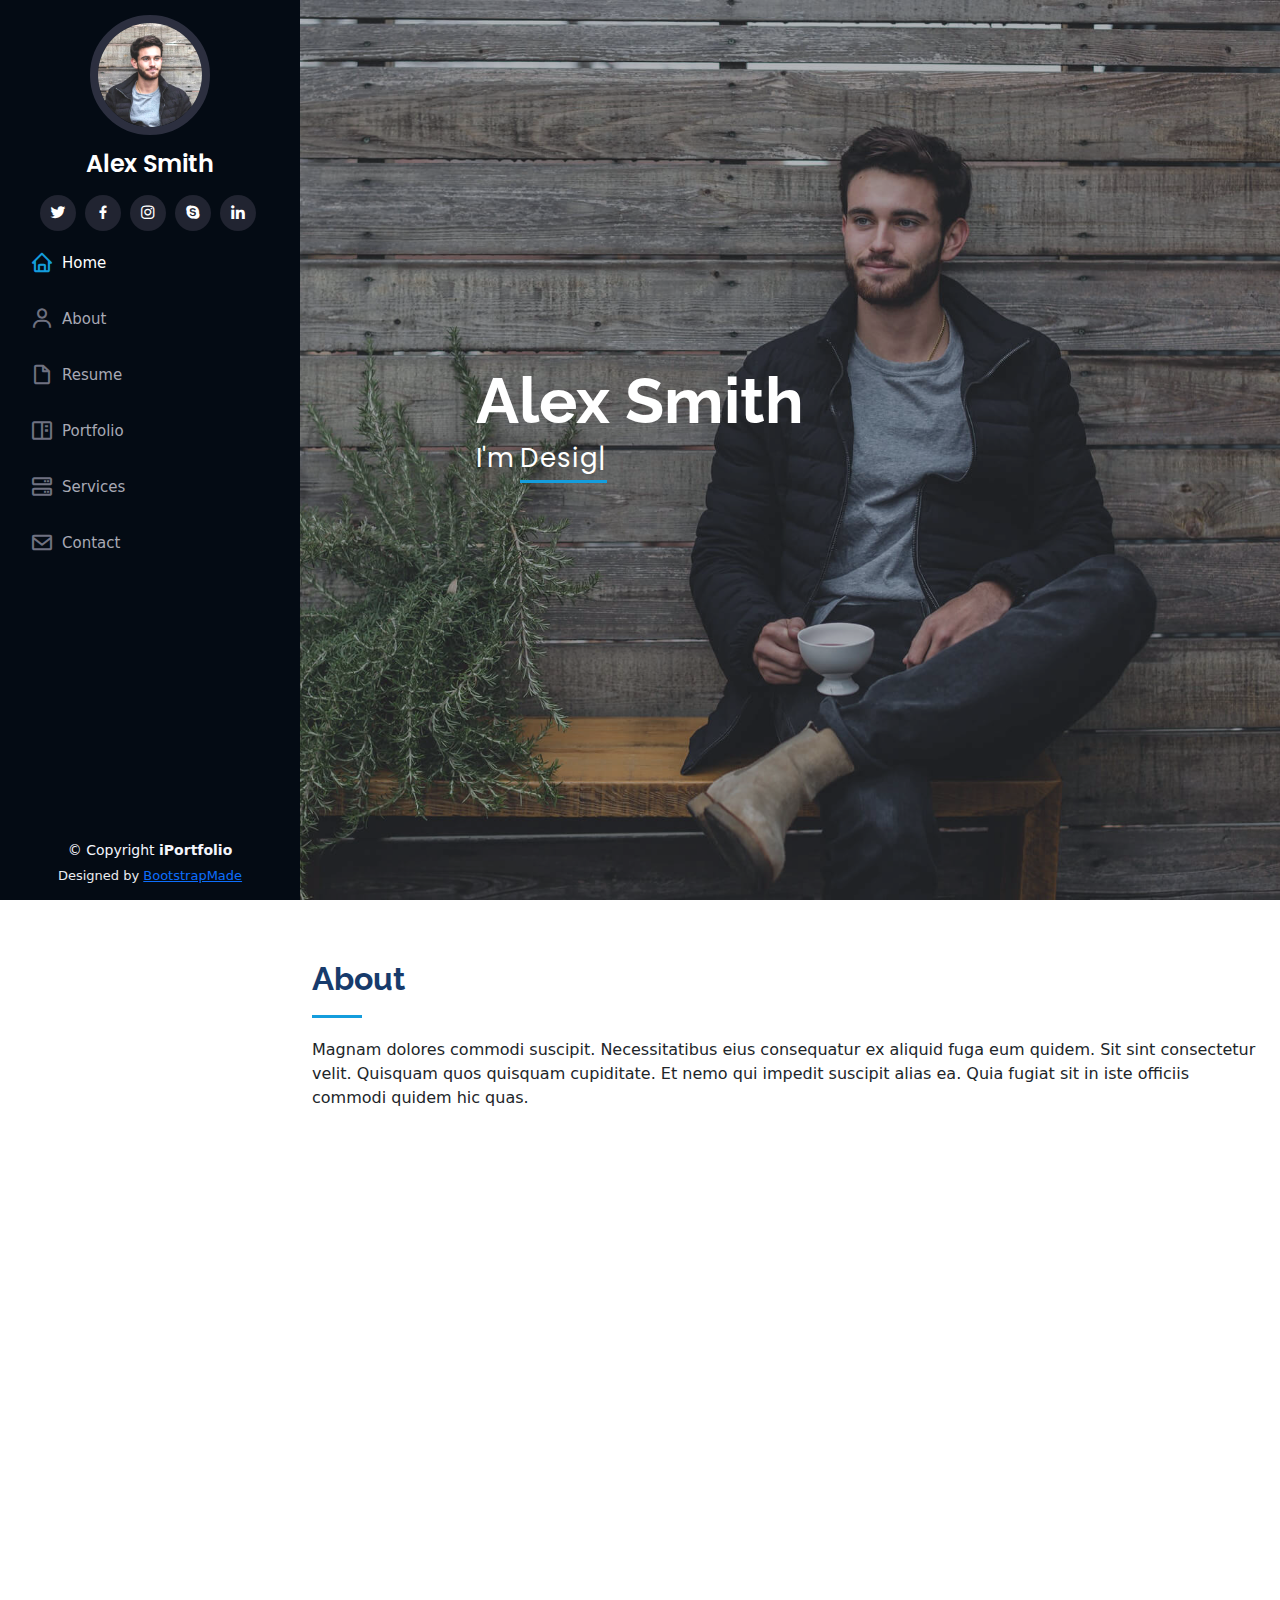
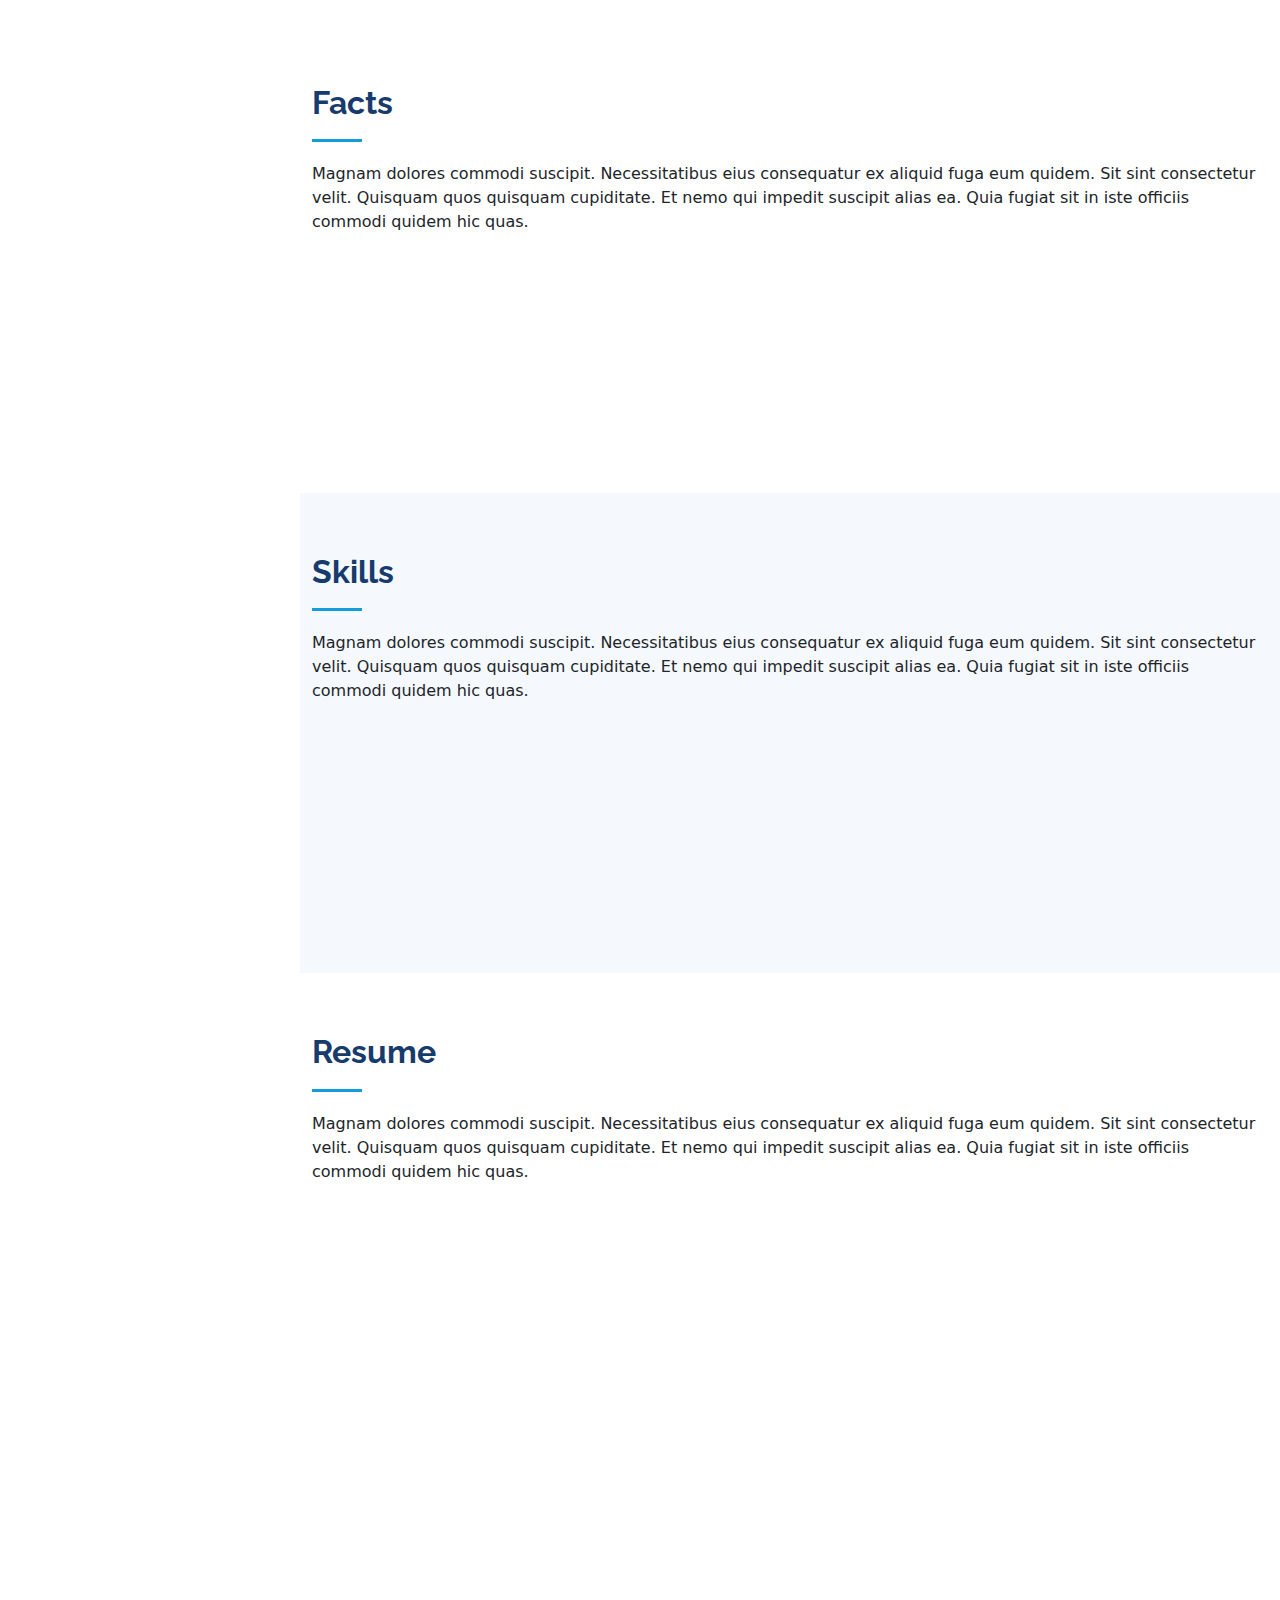
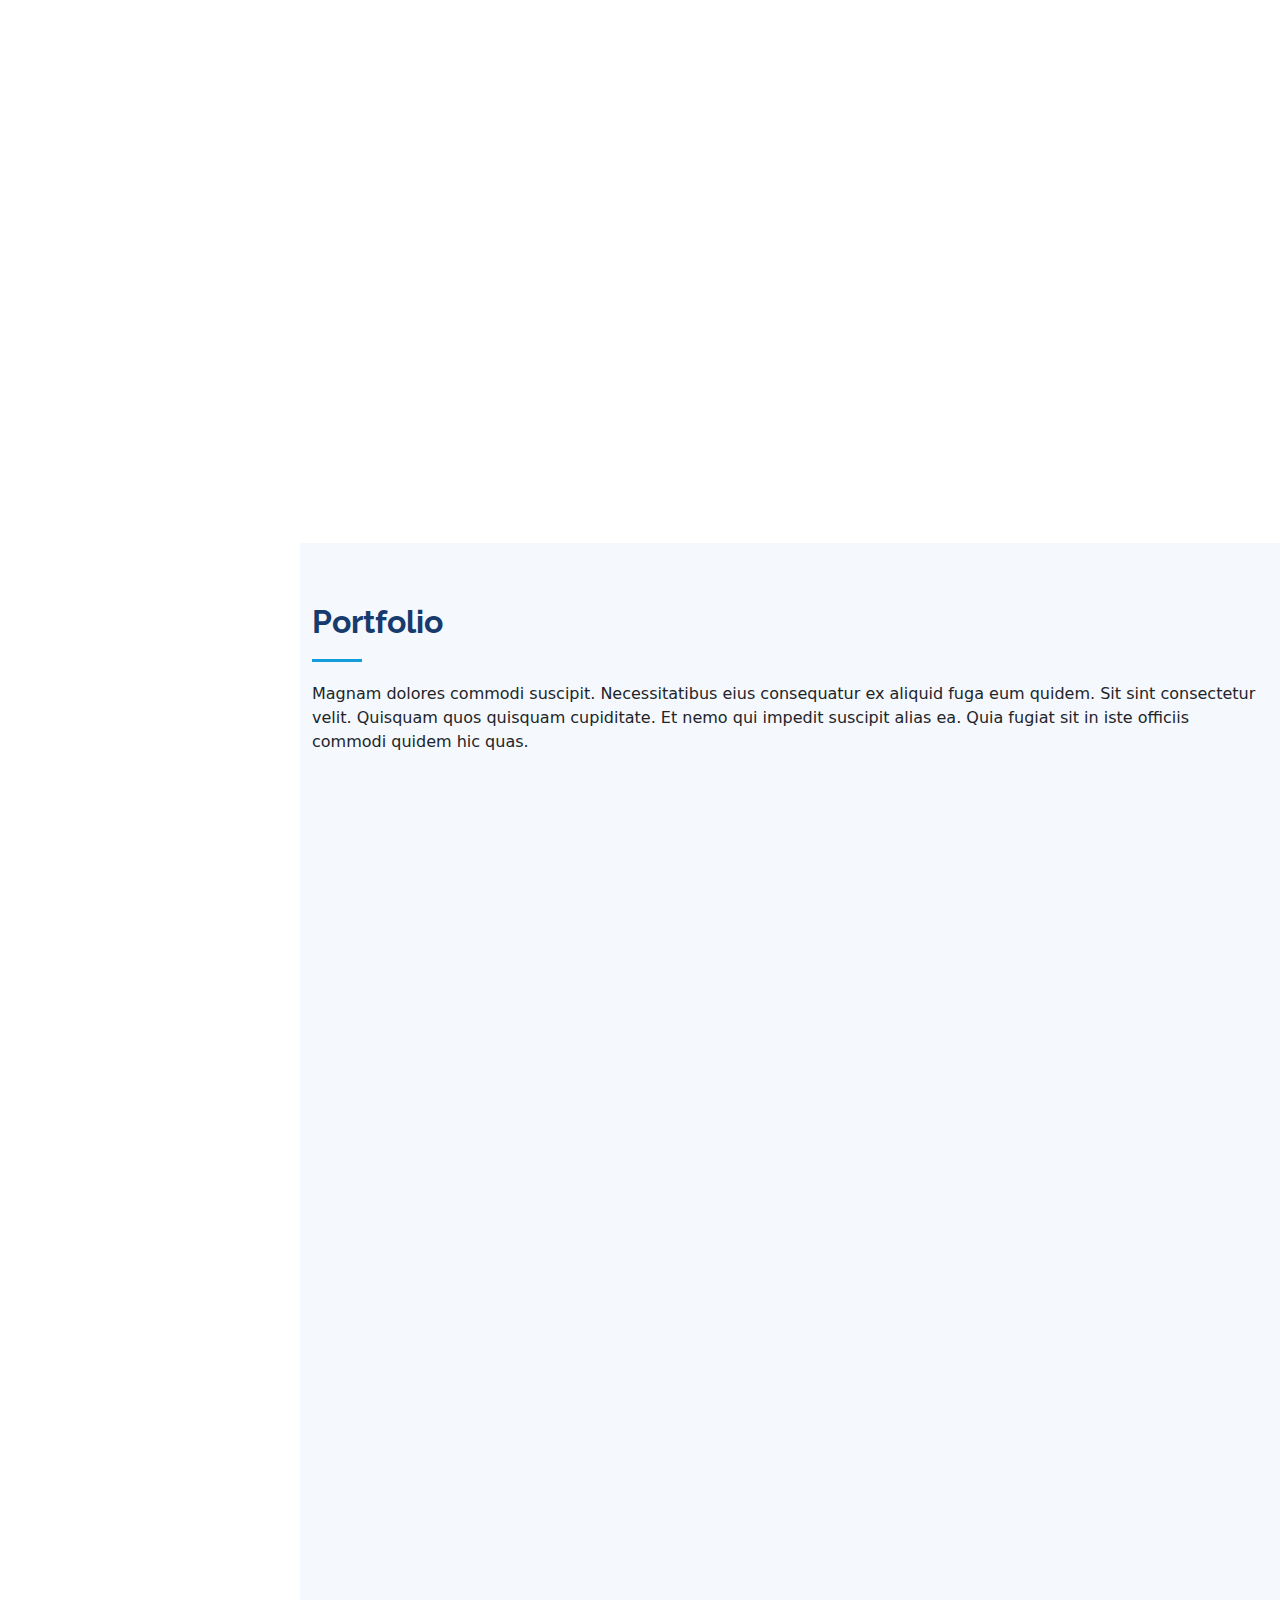
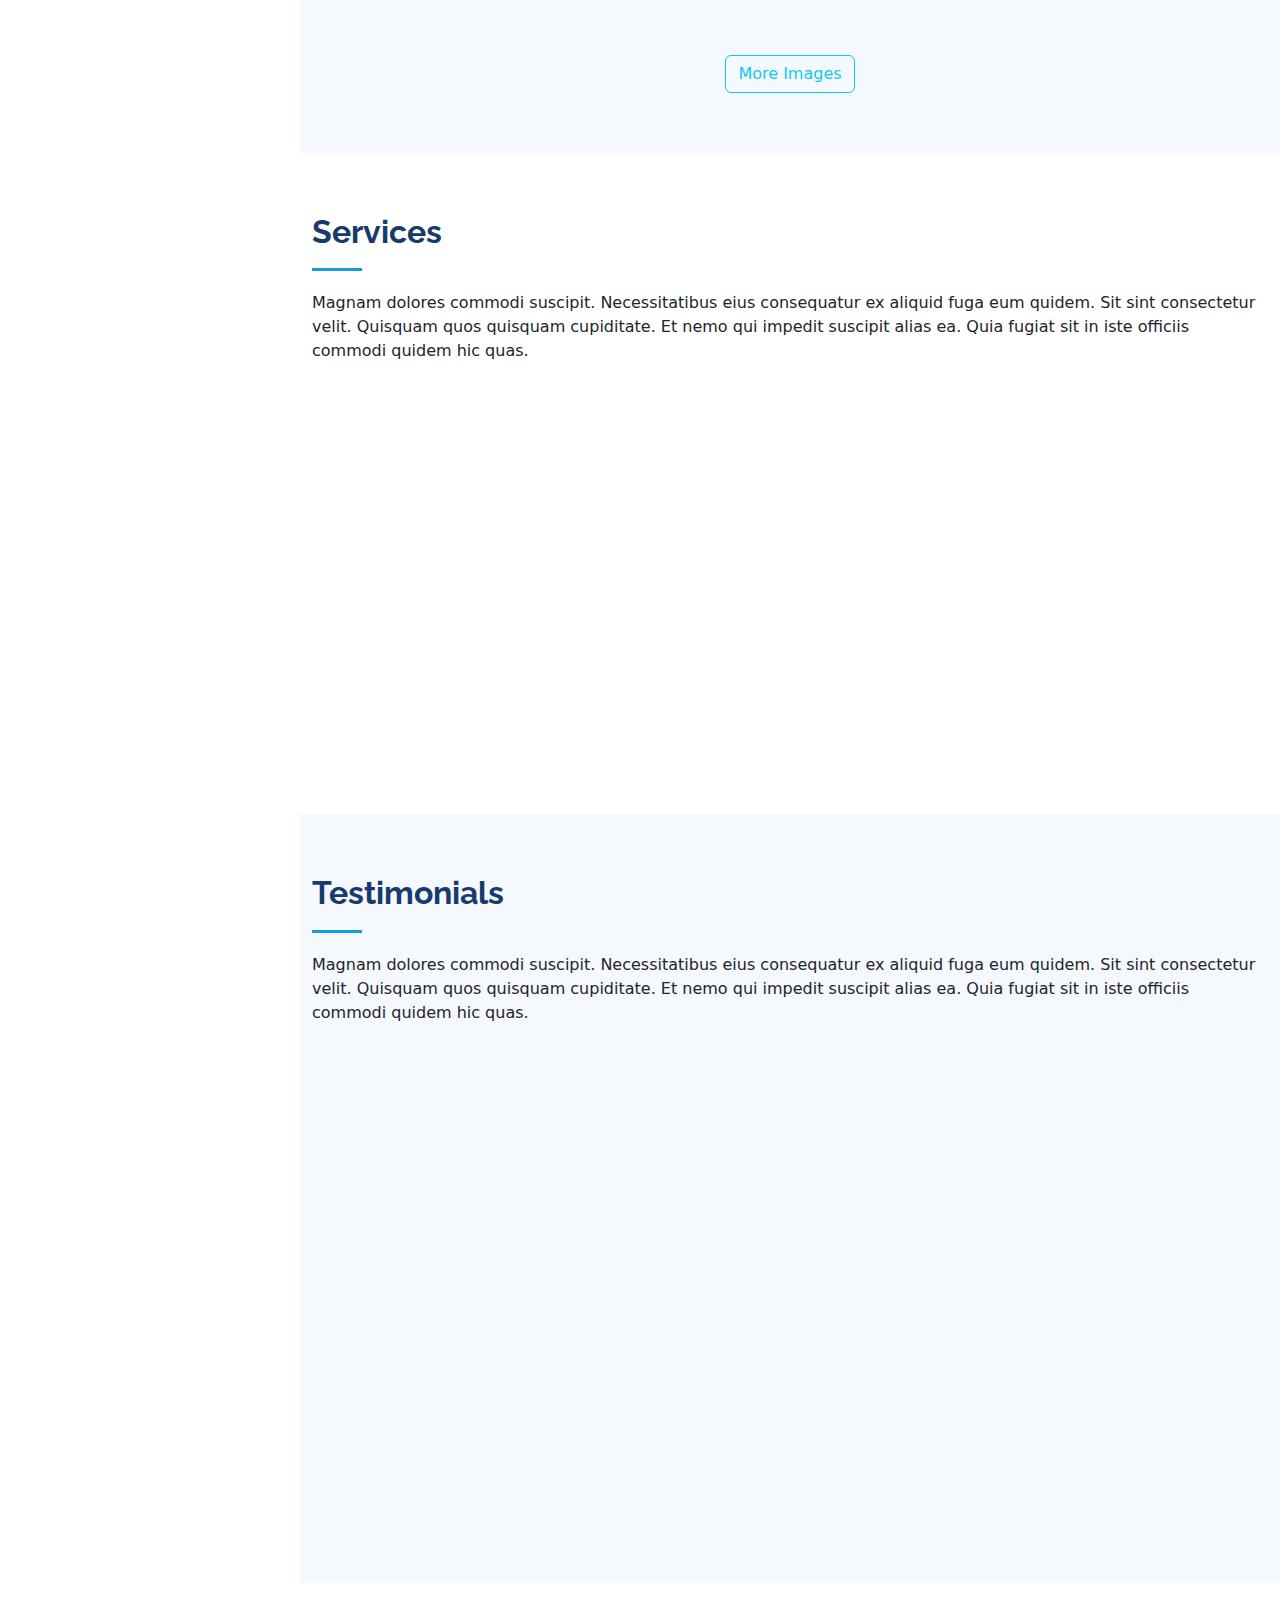
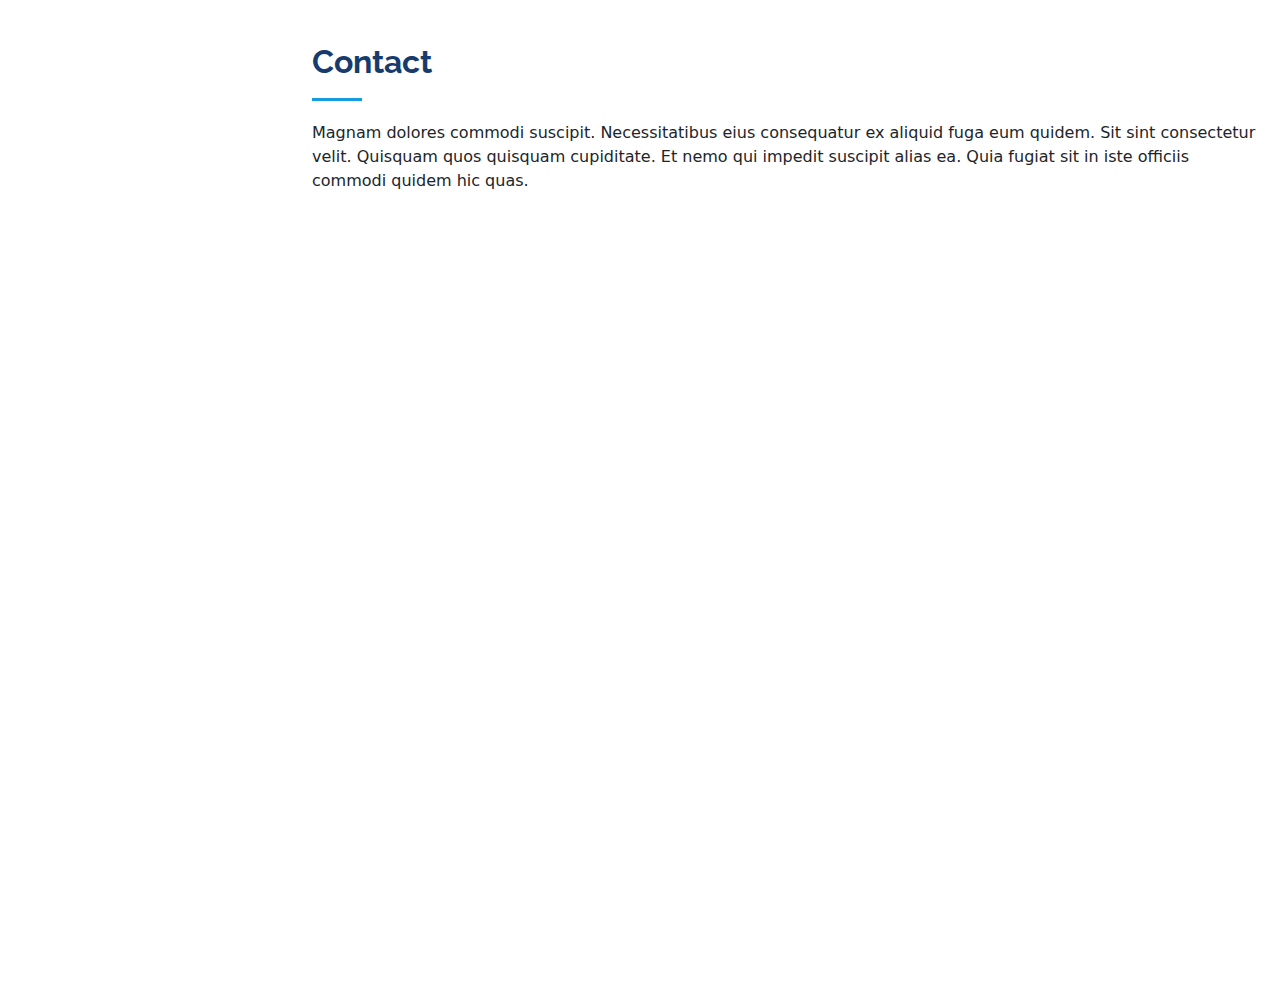
==== commit dc84c4d9: "more image button added" ====
--- a/index.html
+++ b/index.html
@@ -34,6 +34,11 @@
   * Author: BootstrapMade.com
   * License: https://bootstrapmade.com/license/
   ======================================================== -->
+
+  <meta charset="utf-8">
+  <meta name="viewport" content="width=device-width, initial-scale=1">
+  <link href="https://cdn.jsdelivr.net/npm/bootstrap@5.3.2/dist/css/bootstrap.min.css" rel="stylesheet">
+  <script src="https://cdn.jsdelivr.net/npm/bootstrap@5.3.2/dist/js/bootstrap.bundle.min.js"></script>
 </head>
 
 <body>
@@ -329,15 +334,18 @@
 
         <div class="row portfolio-container" data-aos="fade-up" data-aos-delay="100">
 
+
+          <!-- ------------------------------------changes made start---------------------------------- -->
           <div class="col-lg-4 col-md-6 portfolio-item filter-app">
             <div class="portfolio-wrap">
               <img src="assets/img/portfolio/portfolio-1.jpg" class="img-fluid" alt="">
               <div class="portfolio-links">
-                <a href="assets/img/portfolio/portfolio-1.jpg" data-gallery="portfolioGallery" class="portfolio-lightbox" title="App 1"><i class="bx bx-plus"></i></a>
-                <a href="portfolio-details.html" title="More Details"><i class="bx bx-link"></i></a>
-              </div>
-            </div>
-          </div>
+                <a href="assets/img/portfolio/portfolio-1.jpg" data-gallery="portfolioGallery" class="portfolio-lightbox" title="App 1"><i class="bi bi-arrows-angle-expand"></i></a>
+                <!-- <a href="portfolio-details.html" title="More Details"><i class="bx bx-link"></i></a> -->
+              </div>
+            </div>
+          </div>
+          <!-- ------------------------------------changes made end---------------------------------- -->
 
           <div class="col-lg-4 col-md-6 portfolio-item filter-web">
             <div class="portfolio-wrap">
@@ -418,12 +426,28 @@
               </div>
             </div>
           </div>
-
-        </div>
-
-      </div>
+          
+        </div>
+        
+      </div>
+      <div class="text-center">
+        <!-- <button class="custom-button" type="submit">More Images</button> -->
+        <br>
+        <button type="button" class="btn btn-outline-info">More Images</button>
+      </div>
+  
+
+      
     </section><!-- End Portfolio Section -->
 
+    
+  
+
+
+
+
+
+        
     <!-- ======= Services Section ======= -->
     <section id="services" class="services">
       <div class="container">
@@ -659,4 +683,5 @@
 
 </body>
 
-</html>+</html>
+
--- a/assets/css/style.css
+++ b/assets/css/style.css
@@ -1097,10 +1097,49 @@
   color: #eaebf0;
 }
 
+
+
+
+
 @media (max-width: 1199px) {
   #footer {
     position: static;
     width: auto;
     padding-right: 20px 15px;
   }
-}+}
+
+
+<!-- ... (previous HTML code) ... -->
+
+<style>
+  /* Add this CSS to define button style */
+  #moreImagesBtn {
+    background-color: #007bff; /* Change to the desired color */
+    color: #fff; /* Text color */
+    padding: 10px 20px;
+    border: none;
+    border-radius: 4px;
+    cursor: pointer;
+    font-size: 16px;
+  }
+
+  /* Additional styles or modifications as needed */
+</style>
+
+
+
+.custom-button {
+  background-color: #3498db;
+  color: white;
+  padding: 10px 20px;
+  border-radius: 5px;
+  border: none;
+  font-size: 16px;
+  cursor: pointer;
+  transition: background-color 0.3s ease;
+}
+
+.custom-button:hover {
+  background-color: #2980b9;
+}
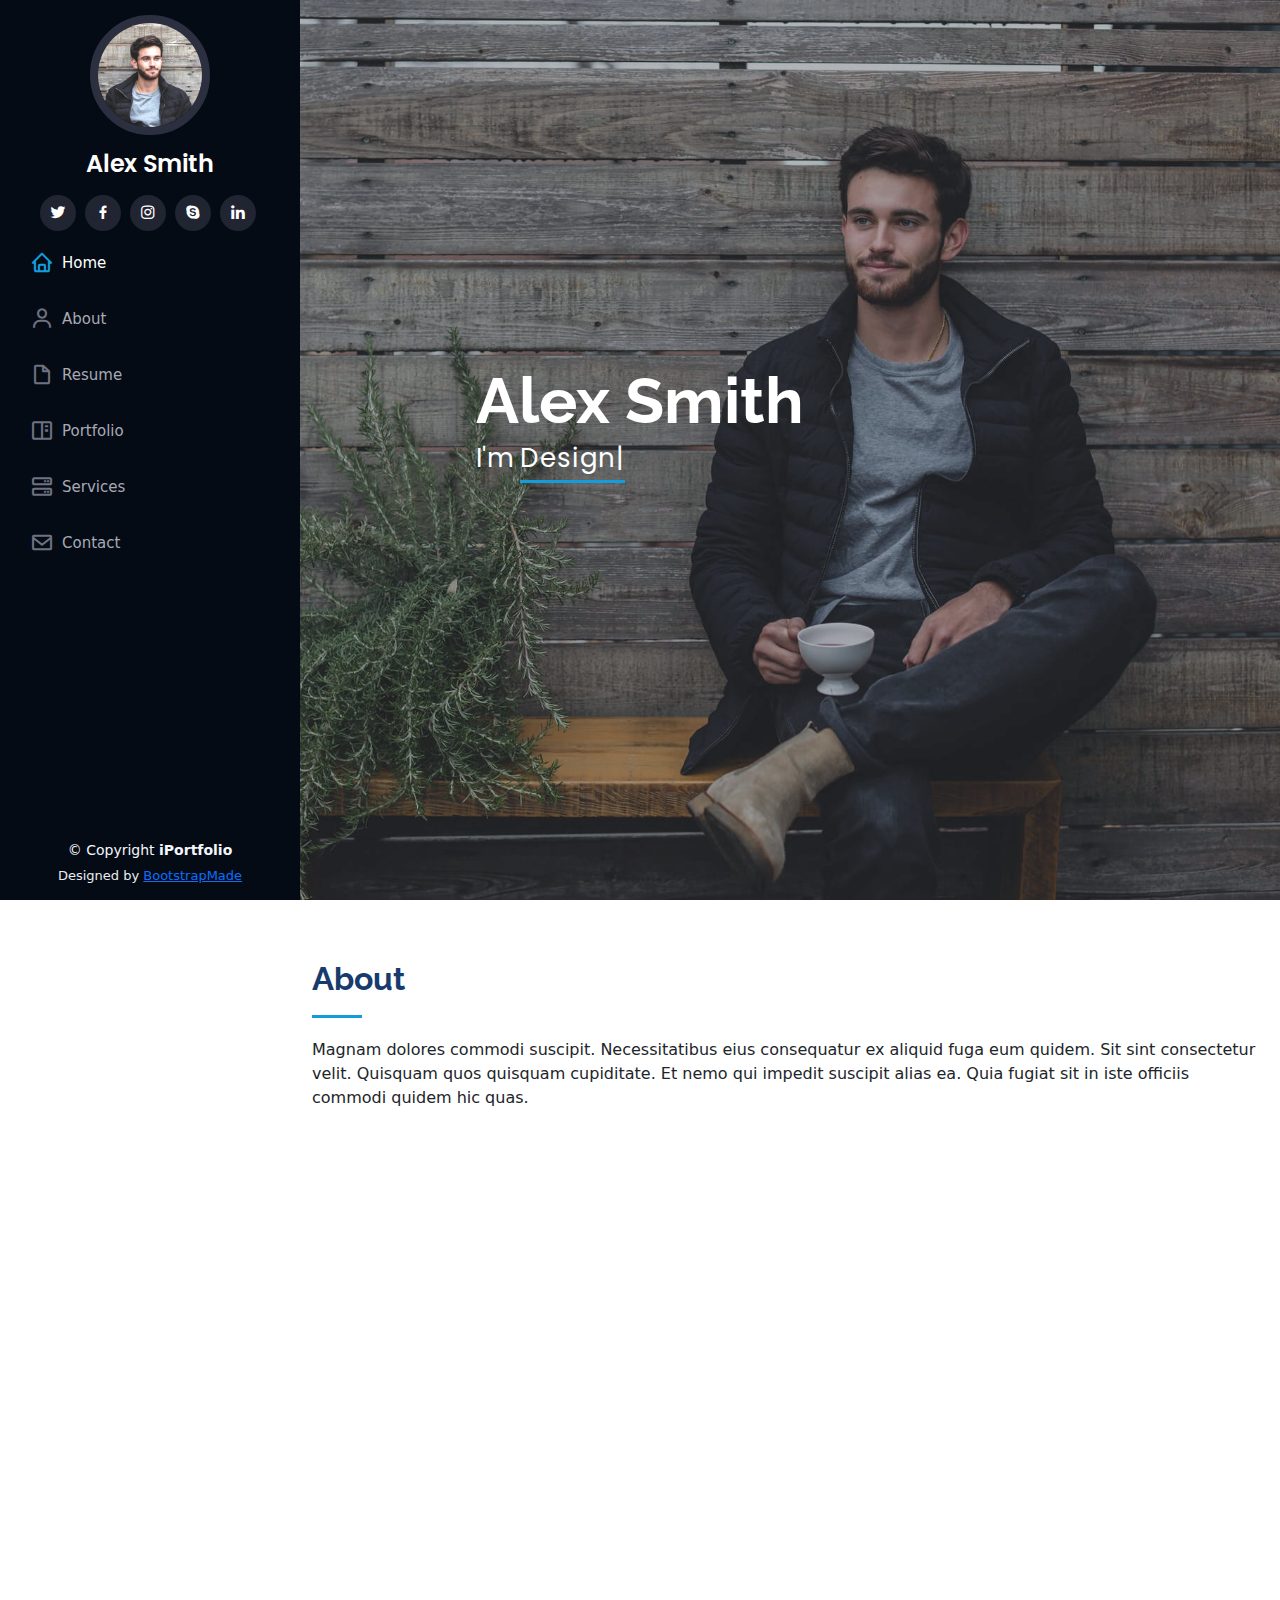
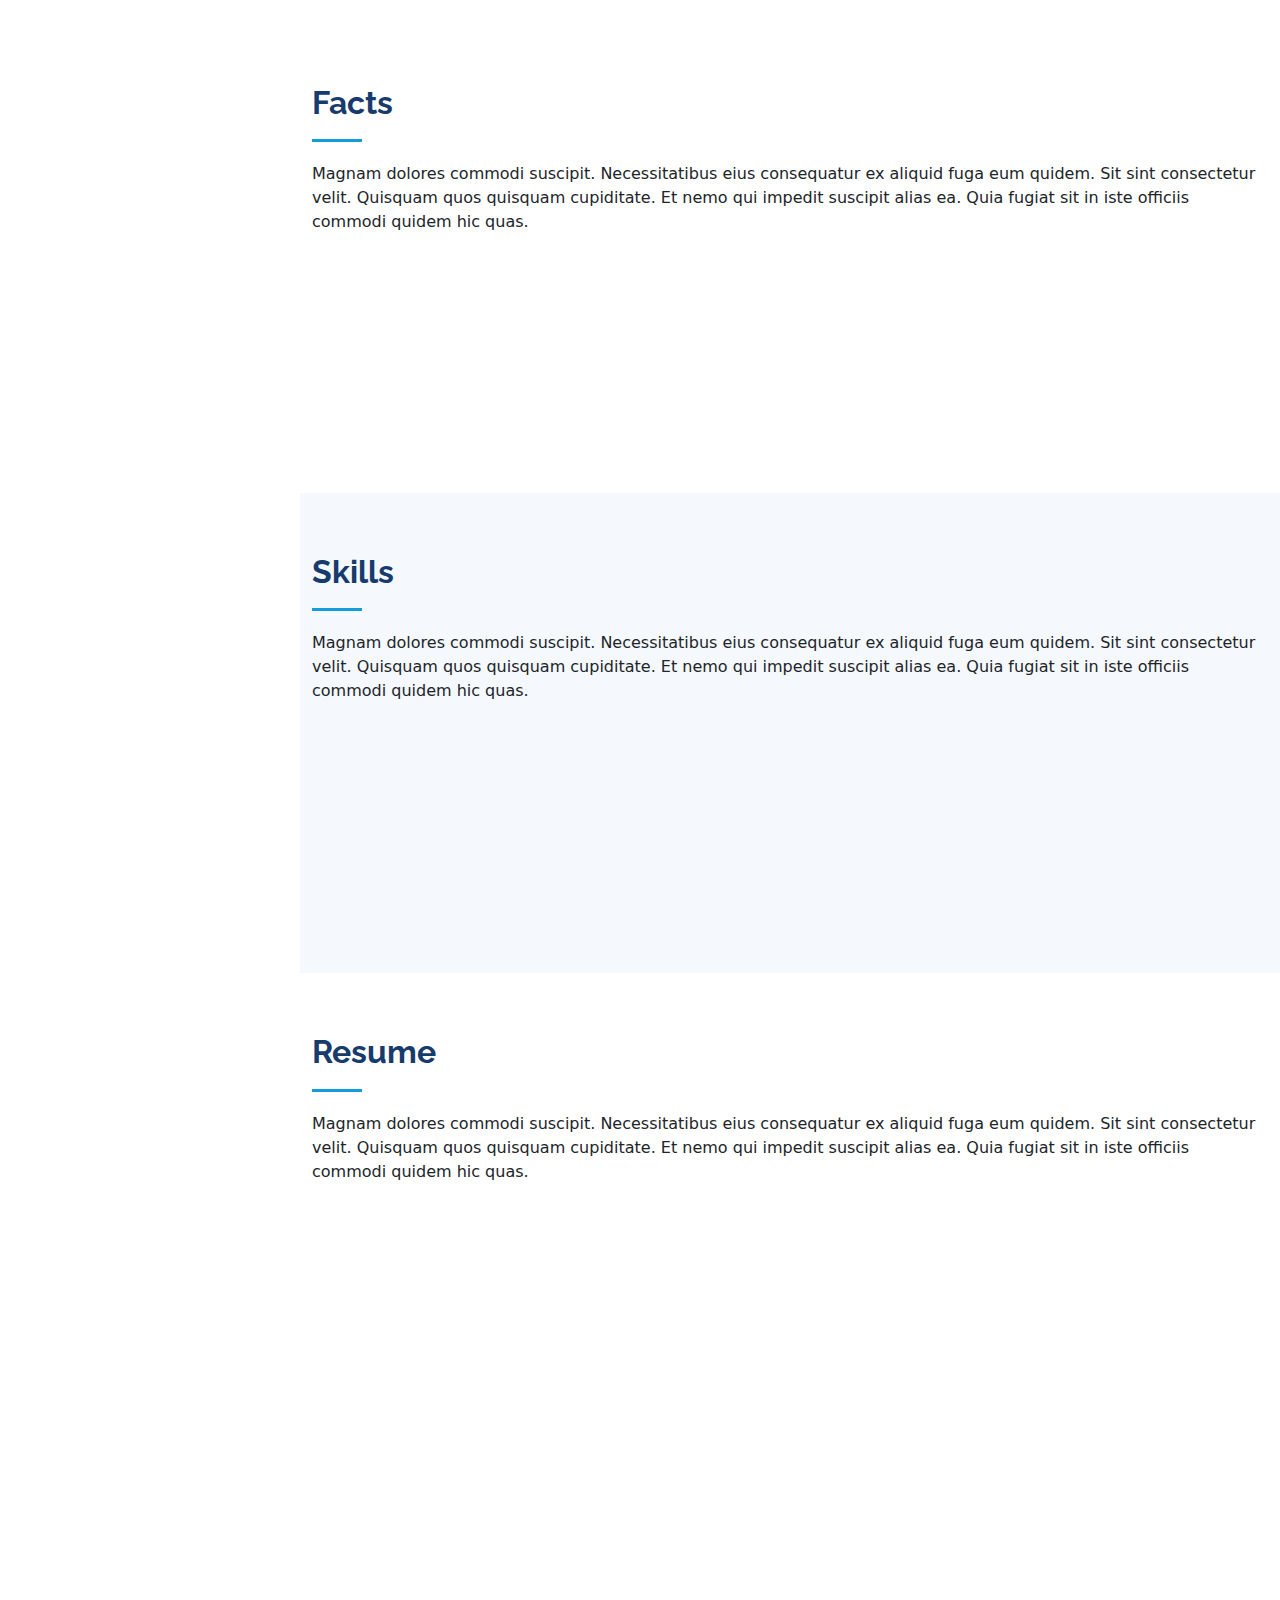
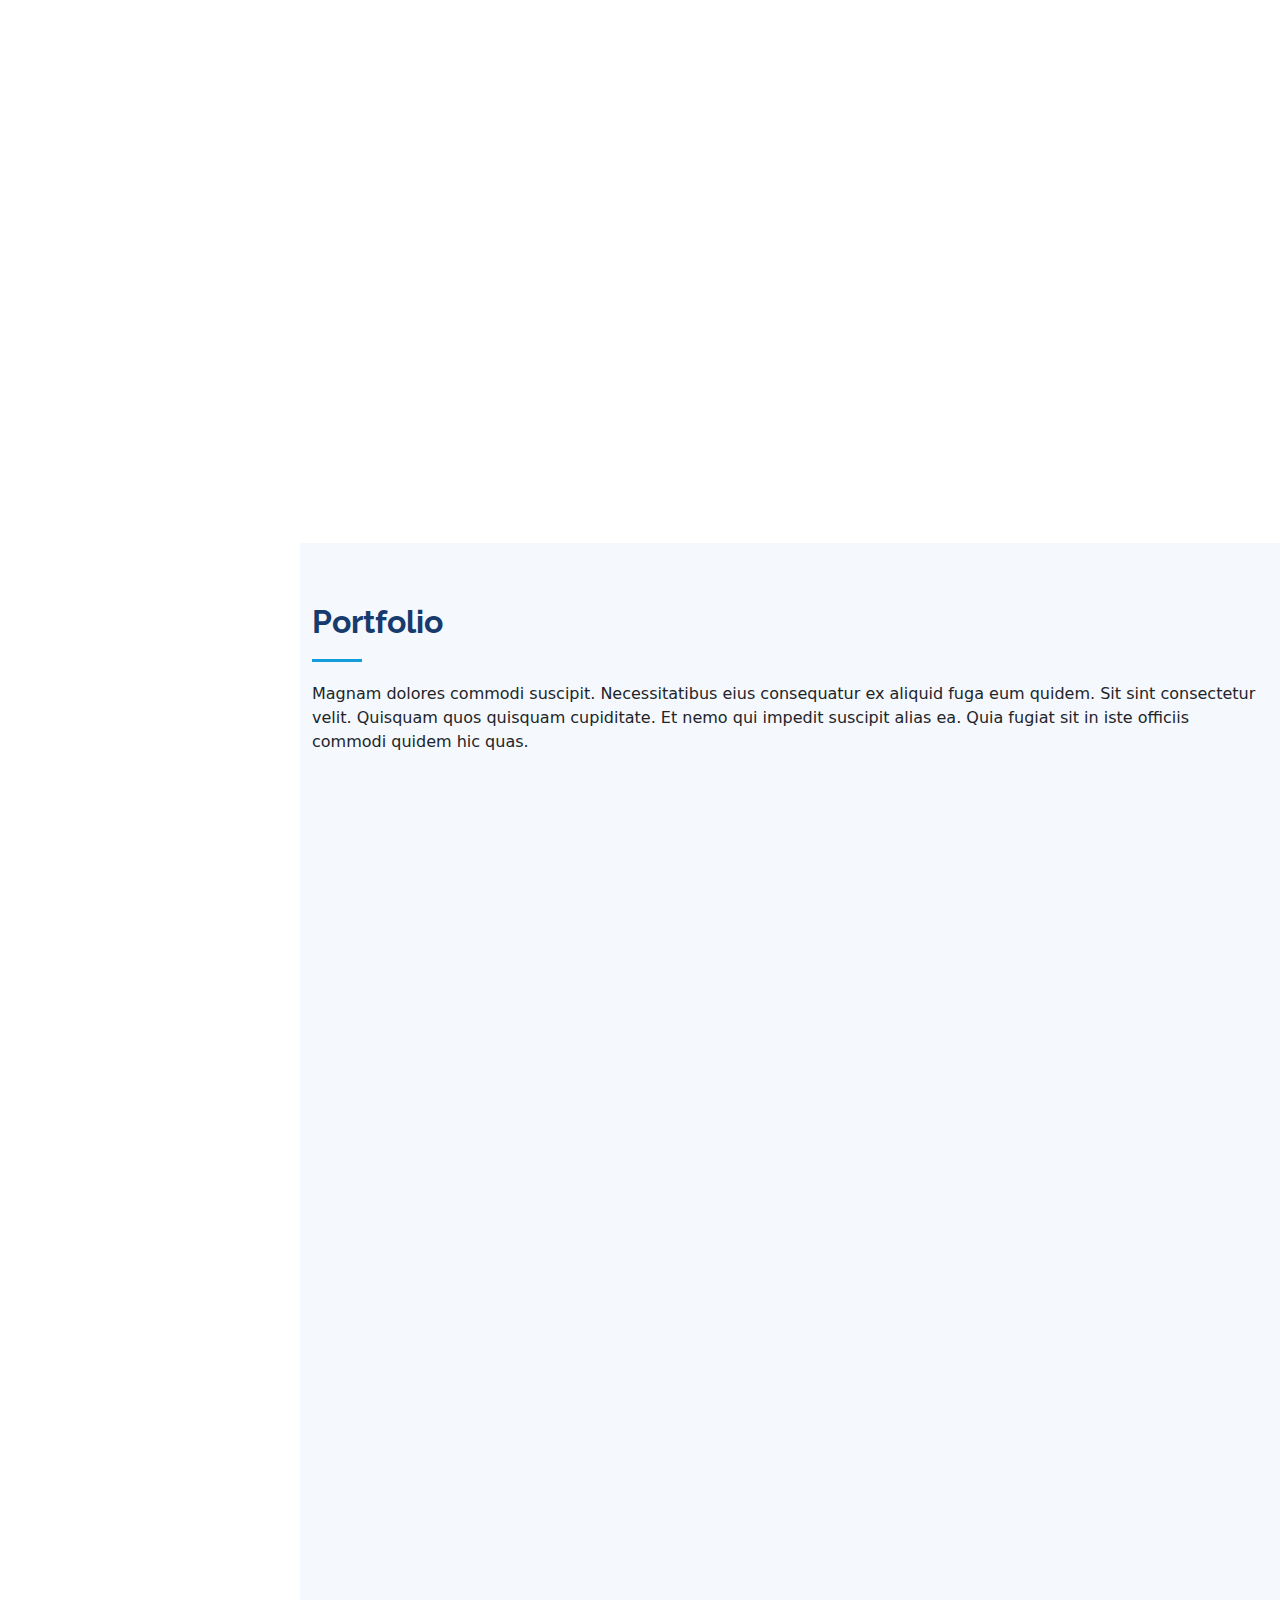
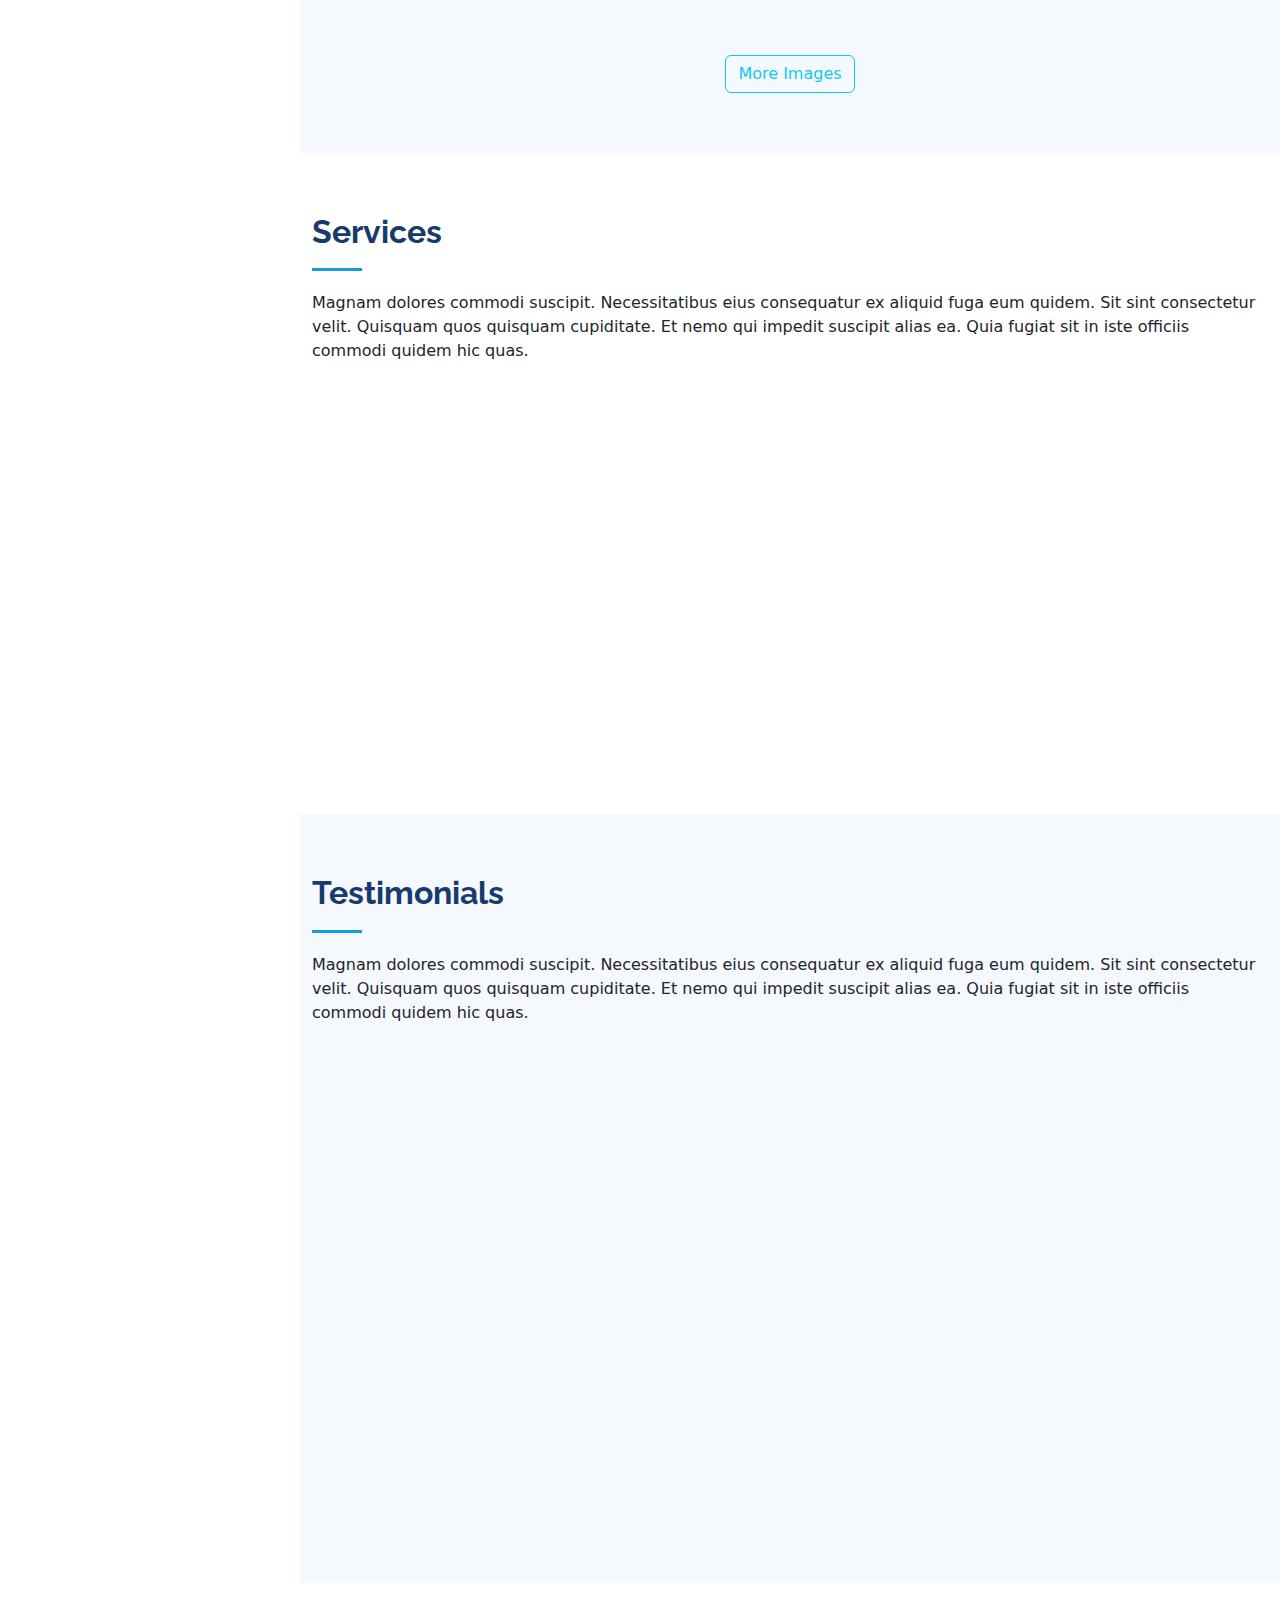
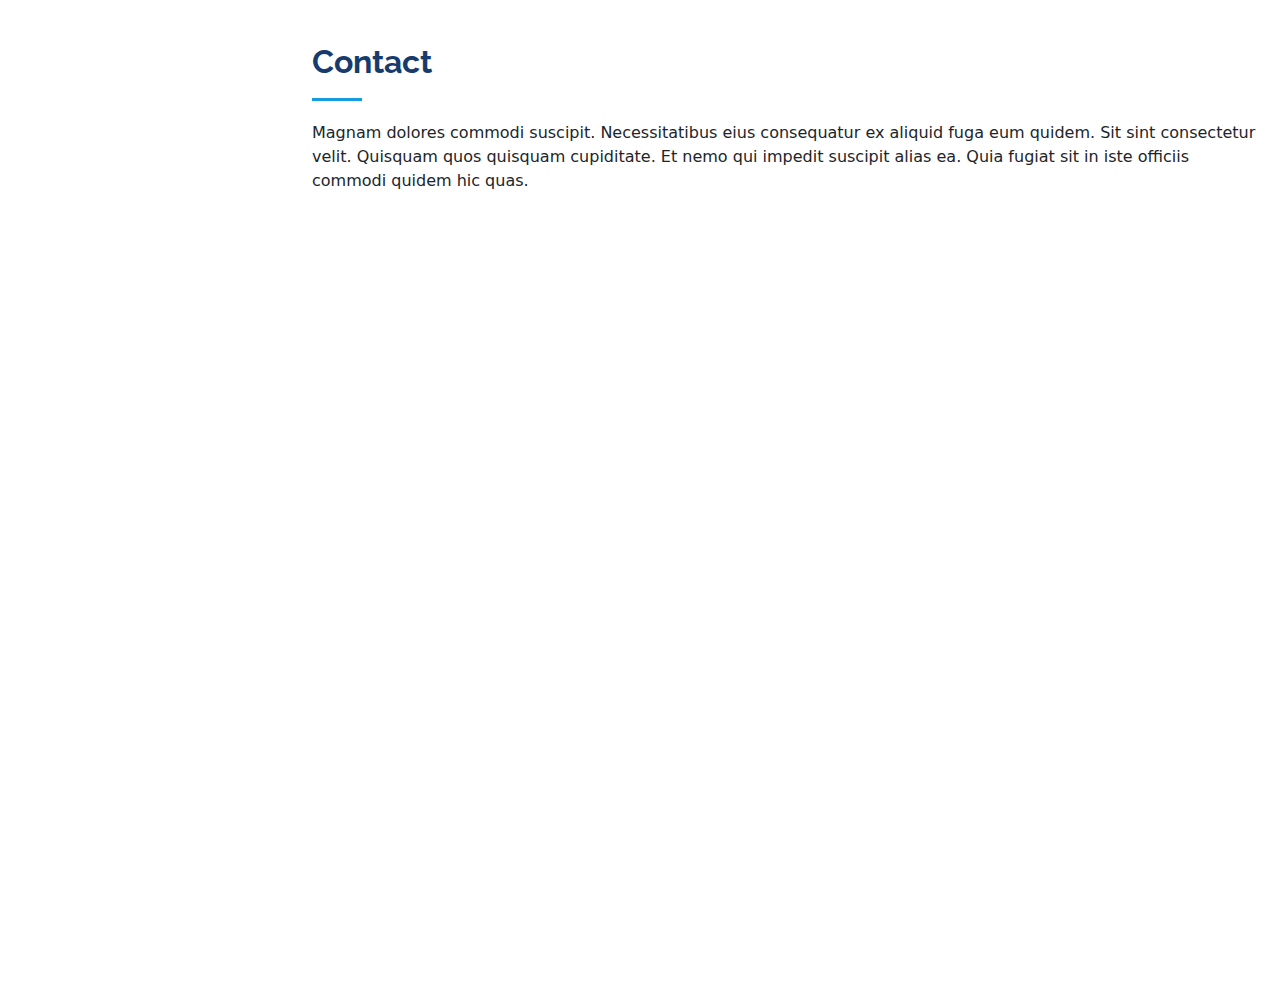
==== commit 1d721a5b: "gallery link added" ====
--- a/index.html
+++ b/index.html
@@ -14,7 +14,9 @@
   <link href="assets/img/apple-touch-icon.png" rel="apple-touch-icon">
 
   <!-- Google Fonts -->
-  <link href="https://fonts.googleapis.com/css?family=Open+Sans:300,300i,400,400i,600,600i,700,700i|Raleway:300,300i,400,400i,500,500i,600,600i,700,700i|Poppins:300,300i,400,400i,500,500i,600,600i,700,700i" rel="stylesheet">
+  <link
+    href="https://fonts.googleapis.com/css?family=Open+Sans:300,300i,400,400i,600,600i,700,700i|Raleway:300,300i,400,400i,500,500i,600,600i,700,700i|Poppins:300,300i,400,400i,500,500i,600,600i,700,700i"
+    rel="stylesheet">
 
   <!-- Vendor CSS Files -->
   <link href="assets/vendor/aos/aos.css" rel="stylesheet">
@@ -67,7 +69,8 @@
           <li><a href="#hero" class="nav-link scrollto active"><i class="bx bx-home"></i> <span>Home</span></a></li>
           <li><a href="#about" class="nav-link scrollto"><i class="bx bx-user"></i> <span>About</span></a></li>
           <li><a href="#resume" class="nav-link scrollto"><i class="bx bx-file-blank"></i> <span>Resume</span></a></li>
-          <li><a href="#portfolio" class="nav-link scrollto"><i class="bx bx-book-content"></i> <span>Portfolio</span></a></li>
+          <li><a href="#portfolio" class="nav-link scrollto"><i class="bx bx-book-content"></i>
+              <span>Portfolio</span></a></li>
           <li><a href="#services" class="nav-link scrollto"><i class="bx bx-server"></i> <span>Services</span></a></li>
           <li><a href="#contact" class="nav-link scrollto"><i class="bx bx-envelope"></i> <span>Contact</span></a></li>
         </ul>
@@ -91,7 +94,9 @@
 
         <div class="section-title">
           <h2>About</h2>
-          <p>Magnam dolores commodi suscipit. Necessitatibus eius consequatur ex aliquid fuga eum quidem. Sit sint consectetur velit. Quisquam quos quisquam cupiditate. Et nemo qui impedit suscipit alias ea. Quia fugiat sit in iste officiis commodi quidem hic quas.</p>
+          <p>Magnam dolores commodi suscipit. Necessitatibus eius consequatur ex aliquid fuga eum quidem. Sit sint
+            consectetur velit. Quisquam quos quisquam cupiditate. Et nemo qui impedit suscipit alias ea. Quia fugiat sit
+            in iste officiis commodi quidem hic quas.</p>
         </div>
 
         <div class="row">
@@ -101,7 +106,8 @@
           <div class="col-lg-8 pt-4 pt-lg-0 content" data-aos="fade-left">
             <h3>UI/UX Designer &amp; Web Developer.</h3>
             <p class="fst-italic">
-              Lorem ipsum dolor sit amet, consectetur adipiscing elit, sed do eiusmod tempor incididunt ut labore et dolore
+              Lorem ipsum dolor sit amet, consectetur adipiscing elit, sed do eiusmod tempor incididunt ut labore et
+              dolore
               magna aliqua.
             </p>
             <div class="row">
@@ -117,14 +123,17 @@
                 <ul>
                   <li><i class="bi bi-chevron-right"></i> <strong>Age:</strong> <span>30</span></li>
                   <li><i class="bi bi-chevron-right"></i> <strong>Degree:</strong> <span>Master</span></li>
-                  <li><i class="bi bi-chevron-right"></i> <strong>PhEmailone:</strong> <span>email@example.com</span></li>
+                  <li><i class="bi bi-chevron-right"></i> <strong>PhEmailone:</strong> <span>email@example.com</span>
+                  </li>
                   <li><i class="bi bi-chevron-right"></i> <strong>Freelance:</strong> <span>Available</span></li>
                 </ul>
               </div>
             </div>
             <p>
-              Officiis eligendi itaque labore et dolorum mollitia officiis optio vero. Quisquam sunt adipisci omnis et ut. Nulla accusantium dolor incidunt officia tempore. Et eius omnis.
-              Cupiditate ut dicta maxime officiis quidem quia. Sed et consectetur qui quia repellendus itaque neque. Aliquid amet quidem ut quaerat cupiditate. Ab et eum qui repellendus omnis culpa magni laudantium dolores.
+              Officiis eligendi itaque labore et dolorum mollitia officiis optio vero. Quisquam sunt adipisci omnis et
+              ut. Nulla accusantium dolor incidunt officia tempore. Et eius omnis.
+              Cupiditate ut dicta maxime officiis quidem quia. Sed et consectetur qui quia repellendus itaque neque.
+              Aliquid amet quidem ut quaerat cupiditate. Ab et eum qui repellendus omnis culpa magni laudantium dolores.
             </p>
           </div>
         </div>
@@ -138,7 +147,9 @@
 
         <div class="section-title">
           <h2>Facts</h2>
-          <p>Magnam dolores commodi suscipit. Necessitatibus eius consequatur ex aliquid fuga eum quidem. Sit sint consectetur velit. Quisquam quos quisquam cupiditate. Et nemo qui impedit suscipit alias ea. Quia fugiat sit in iste officiis commodi quidem hic quas.</p>
+          <p>Magnam dolores commodi suscipit. Necessitatibus eius consequatur ex aliquid fuga eum quidem. Sit sint
+            consectetur velit. Quisquam quos quisquam cupiditate. Et nemo qui impedit suscipit alias ea. Quia fugiat sit
+            in iste officiis commodi quidem hic quas.</p>
         </div>
 
         <div class="row no-gutters">
@@ -146,7 +157,8 @@
           <div class="col-lg-3 col-md-6 d-md-flex align-items-md-stretch" data-aos="fade-up">
             <div class="count-box">
               <i class="bi bi-emoji-smile"></i>
-              <span data-purecounter-start="0" data-purecounter-end="232" data-purecounter-duration="1" class="purecounter"></span>
+              <span data-purecounter-start="0" data-purecounter-end="232" data-purecounter-duration="1"
+                class="purecounter"></span>
               <p><strong>Happy Clients</strong> consequuntur quae</p>
             </div>
           </div>
@@ -154,7 +166,8 @@
           <div class="col-lg-3 col-md-6 d-md-flex align-items-md-stretch" data-aos="fade-up" data-aos-delay="100">
             <div class="count-box">
               <i class="bi bi-journal-richtext"></i>
-              <span data-purecounter-start="0" data-purecounter-end="521" data-purecounter-duration="1" class="purecounter"></span>
+              <span data-purecounter-start="0" data-purecounter-end="521" data-purecounter-duration="1"
+                class="purecounter"></span>
               <p><strong>Projects</strong> adipisci atque cum quia aut</p>
             </div>
           </div>
@@ -162,7 +175,8 @@
           <div class="col-lg-3 col-md-6 d-md-flex align-items-md-stretch" data-aos="fade-up" data-aos-delay="200">
             <div class="count-box">
               <i class="bi bi-headset"></i>
-              <span data-purecounter-start="0" data-purecounter-end="1453" data-purecounter-duration="1" class="purecounter"></span>
+              <span data-purecounter-start="0" data-purecounter-end="1453" data-purecounter-duration="1"
+                class="purecounter"></span>
               <p><strong>Hours Of Support</strong> aut commodi quaerat</p>
             </div>
           </div>
@@ -170,7 +184,8 @@
           <div class="col-lg-3 col-md-6 d-md-flex align-items-md-stretch" data-aos="fade-up" data-aos-delay="300">
             <div class="count-box">
               <i class="bi bi-people"></i>
-              <span data-purecounter-start="0" data-purecounter-end="32" data-purecounter-duration="1" class="purecounter"></span>
+              <span data-purecounter-start="0" data-purecounter-end="32" data-purecounter-duration="1"
+                class="purecounter"></span>
               <p><strong>Hard Workers</strong> rerum asperiores dolor</p>
             </div>
           </div>
@@ -186,7 +201,9 @@
 
         <div class="section-title">
           <h2>Skills</h2>
-          <p>Magnam dolores commodi suscipit. Necessitatibus eius consequatur ex aliquid fuga eum quidem. Sit sint consectetur velit. Quisquam quos quisquam cupiditate. Et nemo qui impedit suscipit alias ea. Quia fugiat sit in iste officiis commodi quidem hic quas.</p>
+          <p>Magnam dolores commodi suscipit. Necessitatibus eius consequatur ex aliquid fuga eum quidem. Sit sint
+            consectetur velit. Quisquam quos quisquam cupiditate. Et nemo qui impedit suscipit alias ea. Quia fugiat sit
+            in iste officiis commodi quidem hic quas.</p>
         </div>
 
         <div class="row skills-content">
@@ -196,21 +213,24 @@
             <div class="progress">
               <span class="skill">HTML <i class="val">100%</i></span>
               <div class="progress-bar-wrap">
-                <div class="progress-bar" role="progressbar" aria-valuenow="100" aria-valuemin="0" aria-valuemax="100"></div>
+                <div class="progress-bar" role="progressbar" aria-valuenow="100" aria-valuemin="0" aria-valuemax="100">
+                </div>
               </div>
             </div>
 
             <div class="progress">
               <span class="skill">CSS <i class="val">90%</i></span>
               <div class="progress-bar-wrap">
-                <div class="progress-bar" role="progressbar" aria-valuenow="90" aria-valuemin="0" aria-valuemax="100"></div>
+                <div class="progress-bar" role="progressbar" aria-valuenow="90" aria-valuemin="0" aria-valuemax="100">
+                </div>
               </div>
             </div>
 
             <div class="progress">
               <span class="skill">JavaScript <i class="val">75%</i></span>
               <div class="progress-bar-wrap">
-                <div class="progress-bar" role="progressbar" aria-valuenow="75" aria-valuemin="0" aria-valuemax="100"></div>
+                <div class="progress-bar" role="progressbar" aria-valuenow="75" aria-valuemin="0" aria-valuemax="100">
+                </div>
               </div>
             </div>
 
@@ -221,21 +241,24 @@
             <div class="progress">
               <span class="skill">PHP <i class="val">80%</i></span>
               <div class="progress-bar-wrap">
-                <div class="progress-bar" role="progressbar" aria-valuenow="80" aria-valuemin="0" aria-valuemax="100"></div>
+                <div class="progress-bar" role="progressbar" aria-valuenow="80" aria-valuemin="0" aria-valuemax="100">
+                </div>
               </div>
             </div>
 
             <div class="progress">
               <span class="skill">WordPress/CMS <i class="val">90%</i></span>
               <div class="progress-bar-wrap">
-                <div class="progress-bar" role="progressbar" aria-valuenow="90" aria-valuemin="0" aria-valuemax="100"></div>
+                <div class="progress-bar" role="progressbar" aria-valuenow="90" aria-valuemin="0" aria-valuemax="100">
+                </div>
               </div>
             </div>
 
             <div class="progress">
               <span class="skill">Photoshop <i class="val">55%</i></span>
               <div class="progress-bar-wrap">
-                <div class="progress-bar" role="progressbar" aria-valuenow="55" aria-valuemin="0" aria-valuemax="100"></div>
+                <div class="progress-bar" role="progressbar" aria-valuenow="55" aria-valuemin="0" aria-valuemax="100">
+                </div>
               </div>
             </div>
 
@@ -252,7 +275,9 @@
 
         <div class="section-title">
           <h2>Resume</h2>
-          <p>Magnam dolores commodi suscipit. Necessitatibus eius consequatur ex aliquid fuga eum quidem. Sit sint consectetur velit. Quisquam quos quisquam cupiditate. Et nemo qui impedit suscipit alias ea. Quia fugiat sit in iste officiis commodi quidem hic quas.</p>
+          <p>Magnam dolores commodi suscipit. Necessitatibus eius consequatur ex aliquid fuga eum quidem. Sit sint
+            consectetur velit. Quisquam quos quisquam cupiditate. Et nemo qui impedit suscipit alias ea. Quia fugiat sit
+            in iste officiis commodi quidem hic quas.</p>
         </div>
 
         <div class="row">
@@ -260,7 +285,9 @@
             <h3 class="resume-title">Sumary</h3>
             <div class="resume-item pb-0">
               <h4>Alex Smith</h4>
-              <p><em>Innovative and deadline-driven Graphic Designer with 3+ years of experience designing and developing user-centered digital/print marketing material from initial concept to final, polished deliverable.</em></p>
+              <p><em>Innovative and deadline-driven Graphic Designer with 3+ years of experience designing and
+                  developing user-centered digital/print marketing material from initial concept to final, polished
+                  deliverable.</em></p>
               <ul>
                 <li>Portland par 127,Orlando, FL</li>
                 <li>(123) 456-7891</li>
@@ -273,13 +300,16 @@
               <h4>Master of Fine Arts &amp; Graphic Design</h4>
               <h5>2015 - 2016</h5>
               <p><em>Rochester Institute of Technology, Rochester, NY</em></p>
-              <p>Qui deserunt veniam. Et sed aliquam labore tempore sed quisquam iusto autem sit. Ea vero voluptatum qui ut dignissimos deleniti nerada porti sand markend</p>
+              <p>Qui deserunt veniam. Et sed aliquam labore tempore sed quisquam iusto autem sit. Ea vero voluptatum qui
+                ut dignissimos deleniti nerada porti sand markend</p>
             </div>
             <div class="resume-item">
               <h4>Bachelor of Fine Arts &amp; Graphic Design</h4>
               <h5>2010 - 2014</h5>
               <p><em>Rochester Institute of Technology, Rochester, NY</em></p>
-              <p>Quia nobis sequi est occaecati aut. Repudiandae et iusto quae reiciendis et quis Eius vel ratione eius unde vitae rerum voluptates asperiores voluptatem Earum molestiae consequatur neque etlon sader mart dila</p>
+              <p>Quia nobis sequi est occaecati aut. Repudiandae et iusto quae reiciendis et quis Eius vel ratione eius
+                unde vitae rerum voluptates asperiores voluptatem Earum molestiae consequatur neque etlon sader mart
+                dila</p>
             </div>
           </div>
           <div class="col-lg-6" data-aos="fade-up" data-aos-delay="100">
@@ -289,9 +319,12 @@
               <h5>2019 - Present</h5>
               <p><em>Experion, New York, NY </em></p>
               <ul>
-                <li>Lead in the design, development, and implementation of the graphic, layout, and production communication materials</li>
-                <li>Delegate tasks to the 7 members of the design team and provide counsel on all aspects of the project. </li>
-                <li>Supervise the assessment of all graphic materials in order to ensure quality and accuracy of the design</li>
+                <li>Lead in the design, development, and implementation of the graphic, layout, and production
+                  communication materials</li>
+                <li>Delegate tasks to the 7 members of the design team and provide counsel on all aspects of the
+                  project. </li>
+                <li>Supervise the assessment of all graphic materials in order to ensure quality and accuracy of the
+                  design</li>
                 <li>Oversee the efficient use of production project budgets ranging from $2,000 - $25,000</li>
               </ul>
             </div>
@@ -300,7 +333,8 @@
               <h5>2017 - 2018</h5>
               <p><em>Stepping Stone Advertising, New York, NY</em></p>
               <ul>
-                <li>Developed numerous marketing programs (logos, brochures,infographics, presentations, and advertisements).</li>
+                <li>Developed numerous marketing programs (logos, brochures,infographics, presentations, and
+                  advertisements).</li>
                 <li>Managed up to 5 projects or tasks at a given time while under pressure</li>
                 <li>Recommended and consulted with clients on the most appropriate graphic design</li>
                 <li>Created 4+ design presentations and proposals a month for clients and account managers</li>
@@ -318,7 +352,9 @@
 
         <div class="section-title">
           <h2>Portfolio</h2>
-          <p>Magnam dolores commodi suscipit. Necessitatibus eius consequatur ex aliquid fuga eum quidem. Sit sint consectetur velit. Quisquam quos quisquam cupiditate. Et nemo qui impedit suscipit alias ea. Quia fugiat sit in iste officiis commodi quidem hic quas.</p>
+          <p>Magnam dolores commodi suscipit. Necessitatibus eius consequatur ex aliquid fuga eum quidem. Sit sint
+            consectetur velit. Quisquam quos quisquam cupiditate. Et nemo qui impedit suscipit alias ea. Quia fugiat sit
+            in iste officiis commodi quidem hic quas.</p>
         </div>
 
         <div class="row" data-aos="fade-up">
@@ -340,7 +376,8 @@
             <div class="portfolio-wrap">
               <img src="assets/img/portfolio/portfolio-1.jpg" class="img-fluid" alt="">
               <div class="portfolio-links">
-                <a href="assets/img/portfolio/portfolio-1.jpg" data-gallery="portfolioGallery" class="portfolio-lightbox" title="App 1"><i class="bi bi-arrows-angle-expand"></i></a>
+                <a href="assets/img/portfolio/portfolio-1.jpg" data-gallery="portfolioGallery"
+                  class="portfolio-lightbox" title="App 1"><i class="bi bi-arrows-angle-expand"></i></a>
                 <!-- <a href="portfolio-details.html" title="More Details"><i class="bx bx-link"></i></a> -->
               </div>
             </div>
@@ -351,7 +388,8 @@
             <div class="portfolio-wrap">
               <img src="assets/img/portfolio/portfolio-2.jpg" class="img-fluid" alt="">
               <div class="portfolio-links">
-                <a href="assets/img/portfolio/portfolio-2.jpg" data-gallery="portfolioGallery" class="portfolio-lightbox" title="Web 3"><i class="bx bx-plus"></i></a>
+                <a href="assets/img/portfolio/portfolio-2.jpg" data-gallery="portfolioGallery"
+                  class="portfolio-lightbox" title="Web 3"><i class="bx bx-plus"></i></a>
                 <a href="portfolio-details.html" title="More Details"><i class="bx bx-link"></i></a>
               </div>
             </div>
@@ -361,7 +399,8 @@
             <div class="portfolio-wrap">
               <img src="assets/img/portfolio/portfolio-3.jpg" class="img-fluid" alt="">
               <div class="portfolio-links">
-                <a href="assets/img/portfolio/portfolio-3.jpg" data-gallery="portfolioGallery" class="portfolio-lightbox" title="App 2"><i class="bx bx-plus"></i></a>
+                <a href="assets/img/portfolio/portfolio-3.jpg" data-gallery="portfolioGallery"
+                  class="portfolio-lightbox" title="App 2"><i class="bx bx-plus"></i></a>
                 <a href="portfolio-details.html" title="More Details"><i class="bx bx-link"></i></a>
               </div>
             </div>
@@ -371,7 +410,8 @@
             <div class="portfolio-wrap">
               <img src="assets/img/portfolio/portfolio-4.jpg" class="img-fluid" alt="">
               <div class="portfolio-links">
-                <a href="assets/img/portfolio/portfolio-4.jpg" data-gallery="portfolioGallery" class="portfolio-lightbox" title="Card 2"><i class="bx bx-plus"></i></a>
+                <a href="assets/img/portfolio/portfolio-4.jpg" data-gallery="portfolioGallery"
+                  class="portfolio-lightbox" title="Card 2"><i class="bx bx-plus"></i></a>
                 <a href="portfolio-details.html" title="More Details"><i class="bx bx-link"></i></a>
               </div>
             </div>
@@ -381,7 +421,8 @@
             <div class="portfolio-wrap">
               <img src="assets/img/portfolio/portfolio-5.jpg" class="img-fluid" alt="">
               <div class="portfolio-links">
-                <a href="assets/img/portfolio/portfolio-5.jpg" data-gallery="portfolioGallery" class="portfolio-lightbox" title="Web 2"><i class="bx bx-plus"></i></a>
+                <a href="assets/img/portfolio/portfolio-5.jpg" data-gallery="portfolioGallery"
+                  class="portfolio-lightbox" title="Web 2"><i class="bx bx-plus"></i></a>
                 <a href="portfolio-details.html" title="More Details"><i class="bx bx-link"></i></a>
               </div>
             </div>
@@ -391,7 +432,8 @@
             <div class="portfolio-wrap">
               <img src="assets/img/portfolio/portfolio-6.jpg" class="img-fluid" alt="">
               <div class="portfolio-links">
-                <a href="assets/img/portfolio/portfolio-6.jpg" data-gallery="portfolioGallery" class="portfolio-lightbox" title="App 3"><i class="bx bx-plus"></i></a>
+                <a href="assets/img/portfolio/portfolio-6.jpg" data-gallery="portfolioGallery"
+                  class="portfolio-lightbox" title="App 3"><i class="bx bx-plus"></i></a>
                 <a href="portfolio-details.html" title="More Details"><i class="bx bx-link"></i></a>
               </div>
             </div>
@@ -401,7 +443,8 @@
             <div class="portfolio-wrap">
               <img src="assets/img/portfolio/portfolio-7.jpg" class="img-fluid" alt="">
               <div class="portfolio-links">
-                <a href="assets/img/portfolio/portfolio-7.jpg" data-gallery="portfolioGallery" class="portfolio-lightbox" title="Card 1"><i class="bx bx-plus"></i></a>
+                <a href="assets/img/portfolio/portfolio-7.jpg" data-gallery="portfolioGallery"
+                  class="portfolio-lightbox" title="Card 1"><i class="bx bx-plus"></i></a>
                 <a href="portfolio-details.html" title="More Details"><i class="bx bx-link"></i></a>
               </div>
             </div>
@@ -411,7 +454,8 @@
             <div class="portfolio-wrap">
               <img src="assets/img/portfolio/portfolio-8.jpg" class="img-fluid" alt="">
               <div class="portfolio-links">
-                <a href="assets/img/portfolio/portfolio-8.jpg" data-gallery="portfolioGallery" class="portfolio-lightbox" title="Card 3"><i class="bx bx-plus"></i></a>
+                <a href="assets/img/portfolio/portfolio-8.jpg" data-gallery="portfolioGallery"
+                  class="portfolio-lightbox" title="Card 3"><i class="bx bx-plus"></i></a>
                 <a href="portfolio-details.html" title="More Details"><i class="bx bx-link"></i></a>
               </div>
             </div>
@@ -421,72 +465,100 @@
             <div class="portfolio-wrap">
               <img src="assets/img/portfolio/portfolio-9.jpg" class="img-fluid" alt="">
               <div class="portfolio-links">
-                <a href="assets/img/portfolio/portfolio-9.jpg" data-gallery="portfolioGallery" class="portfolio-lightbox" title="Web 3"><i class="bx bx-plus"></i></a>
+                <a href="assets/img/portfolio/portfolio-9.jpg" data-gallery="portfolioGallery"
+                  class="portfolio-lightbox" title="Web 3"><i class="bx bx-plus"></i></a>
                 <a href="portfolio-details.html" title="More Details"><i class="bx bx-link"></i></a>
               </div>
             </div>
           </div>
-          
-        </div>
-        
-      </div>
-      <div class="text-center">
-        <!-- <button class="custom-button" type="submit">More Images</button> -->
-        <br>
-        <button type="button" class="btn btn-outline-info">More Images</button>
-      </div>
-  
-
-      
+
+        </div>
+
+      </div>
+
+
+      <!-- ------ -->
+      <!-- <div class="container"> -->
+        <div class="text-center">
+          <br>
+          <button type="button" class="btn btn-outline-info" id="moreImagesBtn">More Images</button>
+        </div>
+      <!-- </div> -->
+
+      <!-- Include Bootstrap JS if needed -->
+      <script src="https://stackpath.bootstrapcdn.com/bootstrap/4.5.2/js/bootstrap.min.js"></script>
+      <script>
+        document.addEventListener('DOMContentLoaded', function () {
+          var moreImagesBtn = document.getElementById('moreImagesBtn');
+
+          moreImagesBtn.addEventListener('click', function () {
+            window.open('gallery.html', '_blank');
+          });
+        });
+      </script>
+
+
+
+
+
+
     </section><!-- End Portfolio Section -->
 
-    
-  
-
-
-
-
-
-        
+
+
+
+
+
+
+
+
     <!-- ======= Services Section ======= -->
     <section id="services" class="services">
       <div class="container">
 
         <div class="section-title">
           <h2>Services</h2>
-          <p>Magnam dolores commodi suscipit. Necessitatibus eius consequatur ex aliquid fuga eum quidem. Sit sint consectetur velit. Quisquam quos quisquam cupiditate. Et nemo qui impedit suscipit alias ea. Quia fugiat sit in iste officiis commodi quidem hic quas.</p>
+          <p>Magnam dolores commodi suscipit. Necessitatibus eius consequatur ex aliquid fuga eum quidem. Sit sint
+            consectetur velit. Quisquam quos quisquam cupiditate. Et nemo qui impedit suscipit alias ea. Quia fugiat sit
+            in iste officiis commodi quidem hic quas.</p>
         </div>
 
         <div class="row">
           <div class="col-lg-4 col-md-6 icon-box" data-aos="fade-up">
             <div class="icon"><i class="bi bi-briefcase"></i></div>
             <h4 class="title"><a href="">Lorem Ipsum</a></h4>
-            <p class="description">Voluptatum deleniti atque corrupti quos dolores et quas molestias excepturi sint occaecati cupiditate non provident</p>
+            <p class="description">Voluptatum deleniti atque corrupti quos dolores et quas molestias excepturi sint
+              occaecati cupiditate non provident</p>
           </div>
           <div class="col-lg-4 col-md-6 icon-box" data-aos="fade-up" data-aos-delay="100">
             <div class="icon"><i class="bi bi-card-checklist"></i></div>
             <h4 class="title"><a href="">Dolor Sitema</a></h4>
-            <p class="description">Minim veniam, quis nostrud exercitation ullamco laboris nisi ut aliquip ex ea commodo consequat tarad limino ata</p>
+            <p class="description">Minim veniam, quis nostrud exercitation ullamco laboris nisi ut aliquip ex ea commodo
+              consequat tarad limino ata</p>
           </div>
           <div class="col-lg-4 col-md-6 icon-box" data-aos="fade-up" data-aos-delay="200">
             <div class="icon"><i class="bi bi-bar-chart"></i></div>
             <h4 class="title"><a href="">Sed ut perspiciatis</a></h4>
-            <p class="description">Duis aute irure dolor in reprehenderit in voluptate velit esse cillum dolore eu fugiat nulla pariatur</p>
+            <p class="description">Duis aute irure dolor in reprehenderit in voluptate velit esse cillum dolore eu
+              fugiat nulla pariatur</p>
           </div>
           <div class="col-lg-4 col-md-6 icon-box" data-aos="fade-up" data-aos-delay="300">
             <div class="icon"><i class="bi bi-binoculars"></i></div>
             <h4 class="title"><a href="">Magni Dolores</a></h4>
-            <p class="description">Excepteur sint occaecat cupidatat non proident, sunt in culpa qui officia deserunt mollit anim id est laborum</p>
+            <p class="description">Excepteur sint occaecat cupidatat non proident, sunt in culpa qui officia deserunt
+              mollit anim id est laborum</p>
           </div>
           <div class="col-lg-4 col-md-6 icon-box" data-aos="fade-up" data-aos-delay="400">
             <div class="icon"><i class="bi bi-brightness-high"></i></div>
             <h4 class="title"><a href="">Nemo Enim</a></h4>
-            <p class="description">At vero eos et accusamus et iusto odio dignissimos ducimus qui blanditiis praesentium voluptatum deleniti atque</p>
+            <p class="description">At vero eos et accusamus et iusto odio dignissimos ducimus qui blanditiis praesentium
+              voluptatum deleniti atque</p>
           </div>
           <div class="col-lg-4 col-md-6 icon-box" data-aos="fade-up" data-aos-delay="500">
             <div class="icon"><i class="bi bi-calendar4-week"></i></div>
             <h4 class="title"><a href="">Eiusmod Tempor</a></h4>
-            <p class="description">Et harum quidem rerum facilis est et expedita distinctio. Nam libero tempore, cum soluta nobis est eligendi</p>
+            <p class="description">Et harum quidem rerum facilis est et expedita distinctio. Nam libero tempore, cum
+              soluta nobis est eligendi</p>
           </div>
         </div>
 
@@ -499,7 +571,9 @@
 
         <div class="section-title">
           <h2>Testimonials</h2>
-          <p>Magnam dolores commodi suscipit. Necessitatibus eius consequatur ex aliquid fuga eum quidem. Sit sint consectetur velit. Quisquam quos quisquam cupiditate. Et nemo qui impedit suscipit alias ea. Quia fugiat sit in iste officiis commodi quidem hic quas.</p>
+          <p>Magnam dolores commodi suscipit. Necessitatibus eius consequatur ex aliquid fuga eum quidem. Sit sint
+            consectetur velit. Quisquam quos quisquam cupiditate. Et nemo qui impedit suscipit alias ea. Quia fugiat sit
+            in iste officiis commodi quidem hic quas.</p>
         </div>
 
         <div class="testimonials-slider swiper" data-aos="fade-up" data-aos-delay="100">
@@ -509,7 +583,8 @@
               <div class="testimonial-item" data-aos="fade-up">
                 <p>
                   <i class="bx bxs-quote-alt-left quote-icon-left"></i>
-                  Proin iaculis purus consequat sem cure digni ssim donec porttitora entum suscipit rhoncus. Accusantium quam, ultricies eget id, aliquam eget nibh et. Maecen aliquam, risus at semper.
+                  Proin iaculis purus consequat sem cure digni ssim donec porttitora entum suscipit rhoncus. Accusantium
+                  quam, ultricies eget id, aliquam eget nibh et. Maecen aliquam, risus at semper.
                   <i class="bx bxs-quote-alt-right quote-icon-right"></i>
                 </p>
                 <img src="assets/img/testimonials/testimonials-1.jpg" class="testimonial-img" alt="">
@@ -522,7 +597,8 @@
               <div class="testimonial-item" data-aos="fade-up" data-aos-delay="100">
                 <p>
                   <i class="bx bxs-quote-alt-left quote-icon-left"></i>
-                  Export tempor illum tamen malis malis eram quae irure esse labore quem cillum quid cillum eram malis quorum velit fore eram velit sunt aliqua noster fugiat irure amet legam anim culpa.
+                  Export tempor illum tamen malis malis eram quae irure esse labore quem cillum quid cillum eram malis
+                  quorum velit fore eram velit sunt aliqua noster fugiat irure amet legam anim culpa.
                   <i class="bx bxs-quote-alt-right quote-icon-right"></i>
                 </p>
                 <img src="assets/img/testimonials/testimonials-2.jpg" class="testimonial-img" alt="">
@@ -535,7 +611,8 @@
               <div class="testimonial-item" data-aos="fade-up" data-aos-delay="200">
                 <p>
                   <i class="bx bxs-quote-alt-left quote-icon-left"></i>
-                  Enim nisi quem export duis labore cillum quae magna enim sint quorum nulla quem veniam duis minim tempor labore quem eram duis noster aute amet eram fore quis sint minim.
+                  Enim nisi quem export duis labore cillum quae magna enim sint quorum nulla quem veniam duis minim
+                  tempor labore quem eram duis noster aute amet eram fore quis sint minim.
                   <i class="bx bxs-quote-alt-right quote-icon-right"></i>
                 </p>
                 <img src="assets/img/testimonials/testimonials-3.jpg" class="testimonial-img" alt="">
@@ -548,7 +625,8 @@
               <div class="testimonial-item" data-aos="fade-up" data-aos-delay="300">
                 <p>
                   <i class="bx bxs-quote-alt-left quote-icon-left"></i>
-                  Fugiat enim eram quae cillum dolore dolor amet nulla culpa multos export minim fugiat minim velit minim dolor enim duis veniam ipsum anim magna sunt elit fore quem dolore labore illum veniam.
+                  Fugiat enim eram quae cillum dolore dolor amet nulla culpa multos export minim fugiat minim velit
+                  minim dolor enim duis veniam ipsum anim magna sunt elit fore quem dolore labore illum veniam.
                   <i class="bx bxs-quote-alt-right quote-icon-right"></i>
                 </p>
                 <img src="assets/img/testimonials/testimonials-4.jpg" class="testimonial-img" alt="">
@@ -561,7 +639,8 @@
               <div class="testimonial-item" data-aos="fade-up" data-aos-delay="400">
                 <p>
                   <i class="bx bxs-quote-alt-left quote-icon-left"></i>
-                  Quis quorum aliqua sint quem legam fore sunt eram irure aliqua veniam tempor noster veniam enim culpa labore duis sunt culpa nulla illum cillum fugiat legam esse veniam culpa fore nisi cillum quid.
+                  Quis quorum aliqua sint quem legam fore sunt eram irure aliqua veniam tempor noster veniam enim culpa
+                  labore duis sunt culpa nulla illum cillum fugiat legam esse veniam culpa fore nisi cillum quid.
                   <i class="bx bxs-quote-alt-right quote-icon-right"></i>
                 </p>
                 <img src="assets/img/testimonials/testimonials-5.jpg" class="testimonial-img" alt="">
@@ -583,7 +662,9 @@
 
         <div class="section-title">
           <h2>Contact</h2>
-          <p>Magnam dolores commodi suscipit. Necessitatibus eius consequatur ex aliquid fuga eum quidem. Sit sint consectetur velit. Quisquam quos quisquam cupiditate. Et nemo qui impedit suscipit alias ea. Quia fugiat sit in iste officiis commodi quidem hic quas.</p>
+          <p>Magnam dolores commodi suscipit. Necessitatibus eius consequatur ex aliquid fuga eum quidem. Sit sint
+            consectetur velit. Quisquam quos quisquam cupiditate. Et nemo qui impedit suscipit alias ea. Quia fugiat sit
+            in iste officiis commodi quidem hic quas.</p>
         </div>
 
         <div class="row" data-aos="fade-in">
@@ -608,7 +689,9 @@
                 <p>+1 5589 55488 55s</p>
               </div>
 
-              <iframe src="https://www.google.com/maps/embed?pb=!1m14!1m8!1m3!1d12097.433213460943!2d-74.0062269!3d40.7101282!3m2!1i1024!2i768!4f13.1!3m3!1m2!1s0x0%3A0xb89d1fe6bc499443!2sDowntown+Conference+Center!5e0!3m2!1smk!2sbg!4v1539943755621" frameborder="0" style="border:0; width: 100%; height: 290px;" allowfullscreen></iframe>
+              <iframe
+                src="https://www.google.com/maps/embed?pb=!1m14!1m8!1m3!1d12097.433213460943!2d-74.0062269!3d40.7101282!3m2!1i1024!2i768!4f13.1!3m3!1m2!1s0x0%3A0xb89d1fe6bc499443!2sDowntown+Conference+Center!5e0!3m2!1smk!2sbg!4v1539943755621"
+                frameborder="0" style="border:0; width: 100%; height: 290px;" allowfullscreen></iframe>
             </div>
 
           </div>
@@ -665,7 +748,8 @@
     </div>
   </footer><!-- End  Footer -->
 
-  <a href="#" class="back-to-top d-flex align-items-center justify-content-center"><i class="bi bi-arrow-up-short"></i></a>
+  <a href="#" class="back-to-top d-flex align-items-center justify-content-center"><i
+      class="bi bi-arrow-up-short"></i></a>
 
   <!-- Vendor JS Files -->
   <script src="assets/vendor/purecounter/purecounter_vanilla.js"></script>
@@ -683,5 +767,4 @@
 
 </body>
 
-</html>
-
+</html>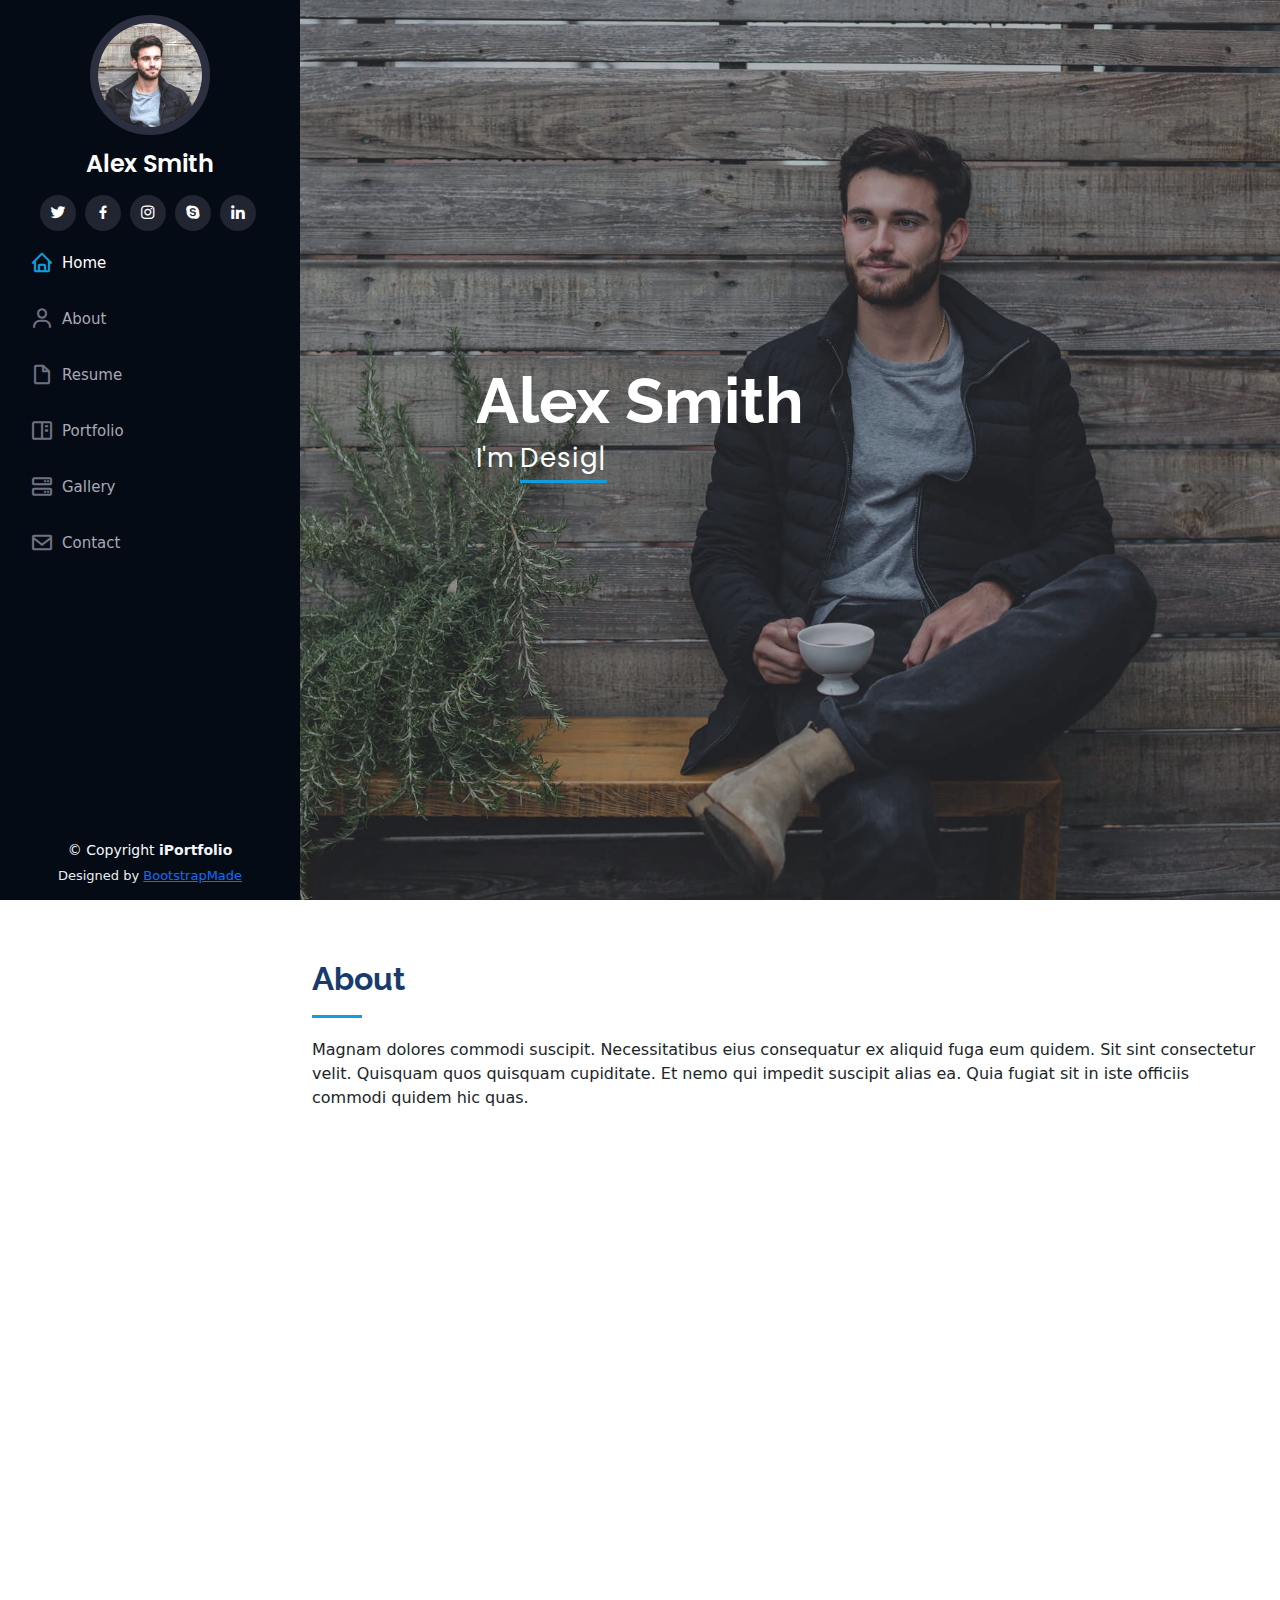
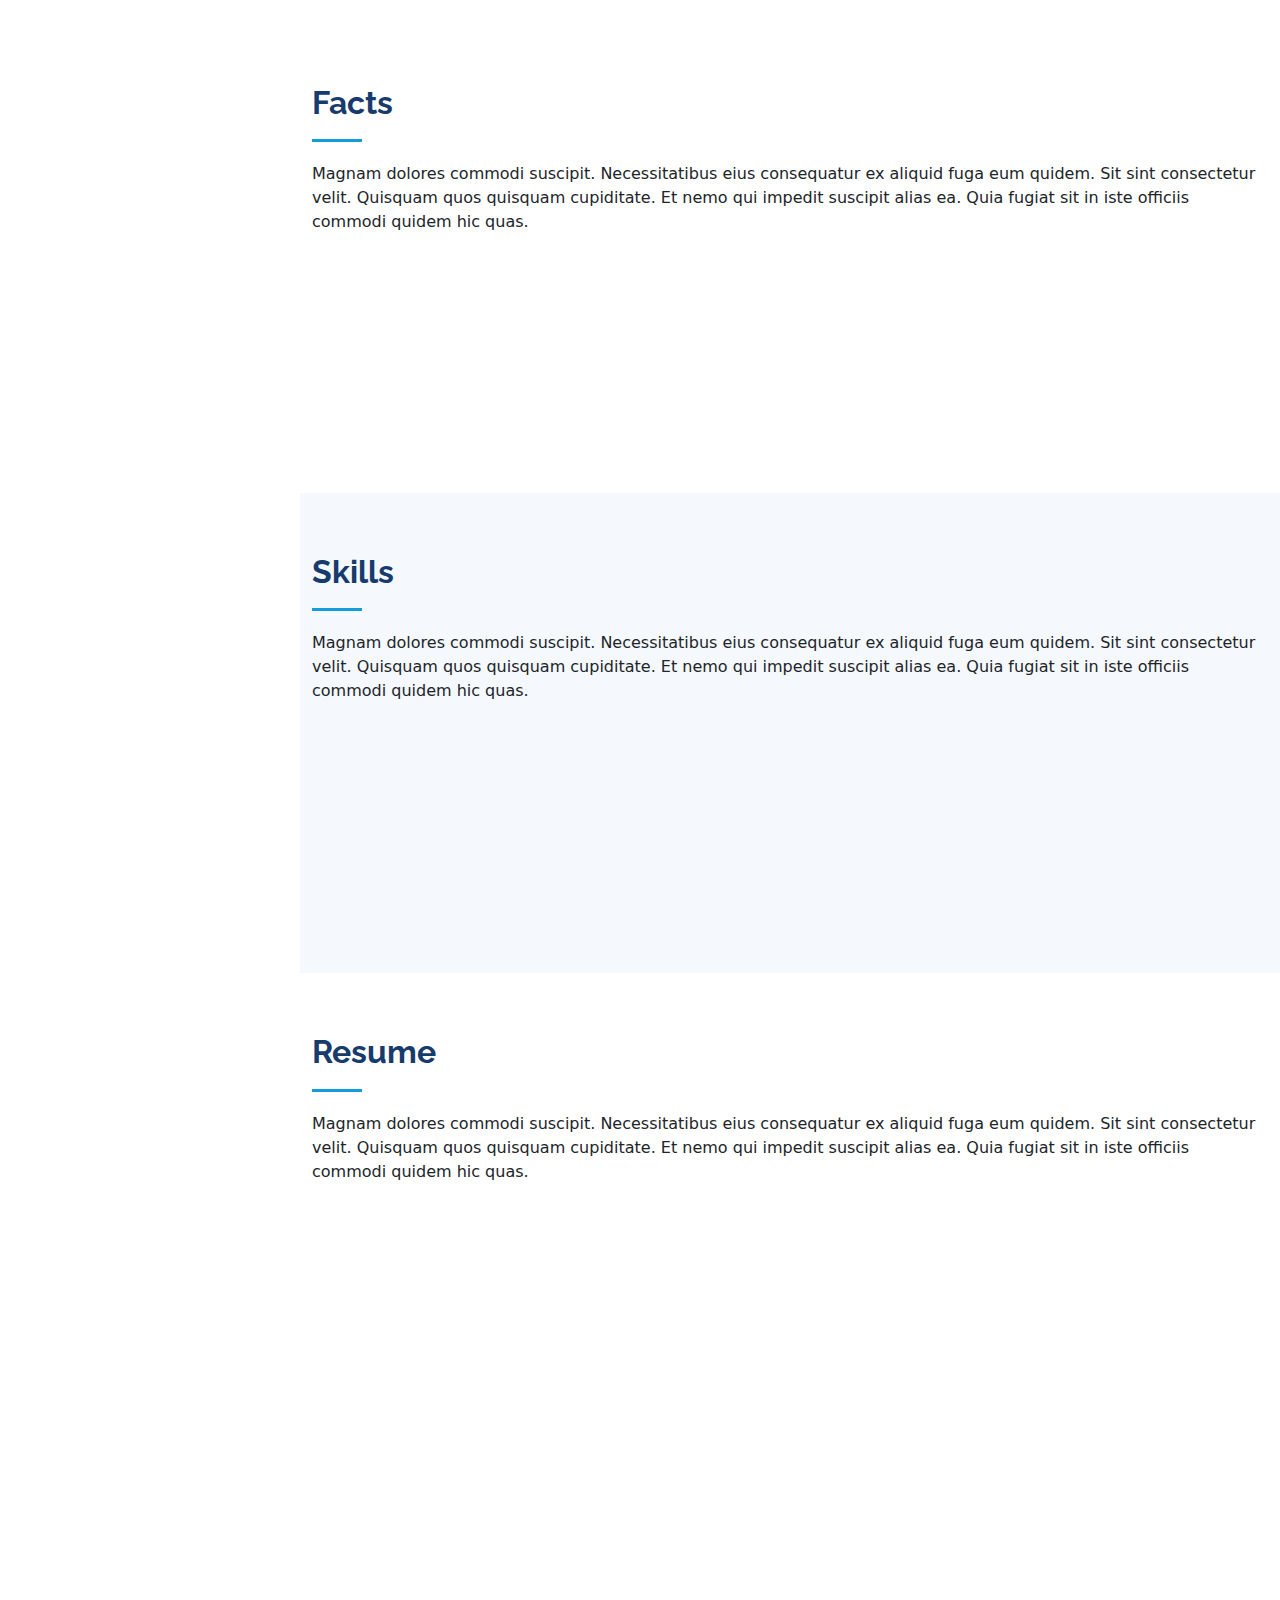
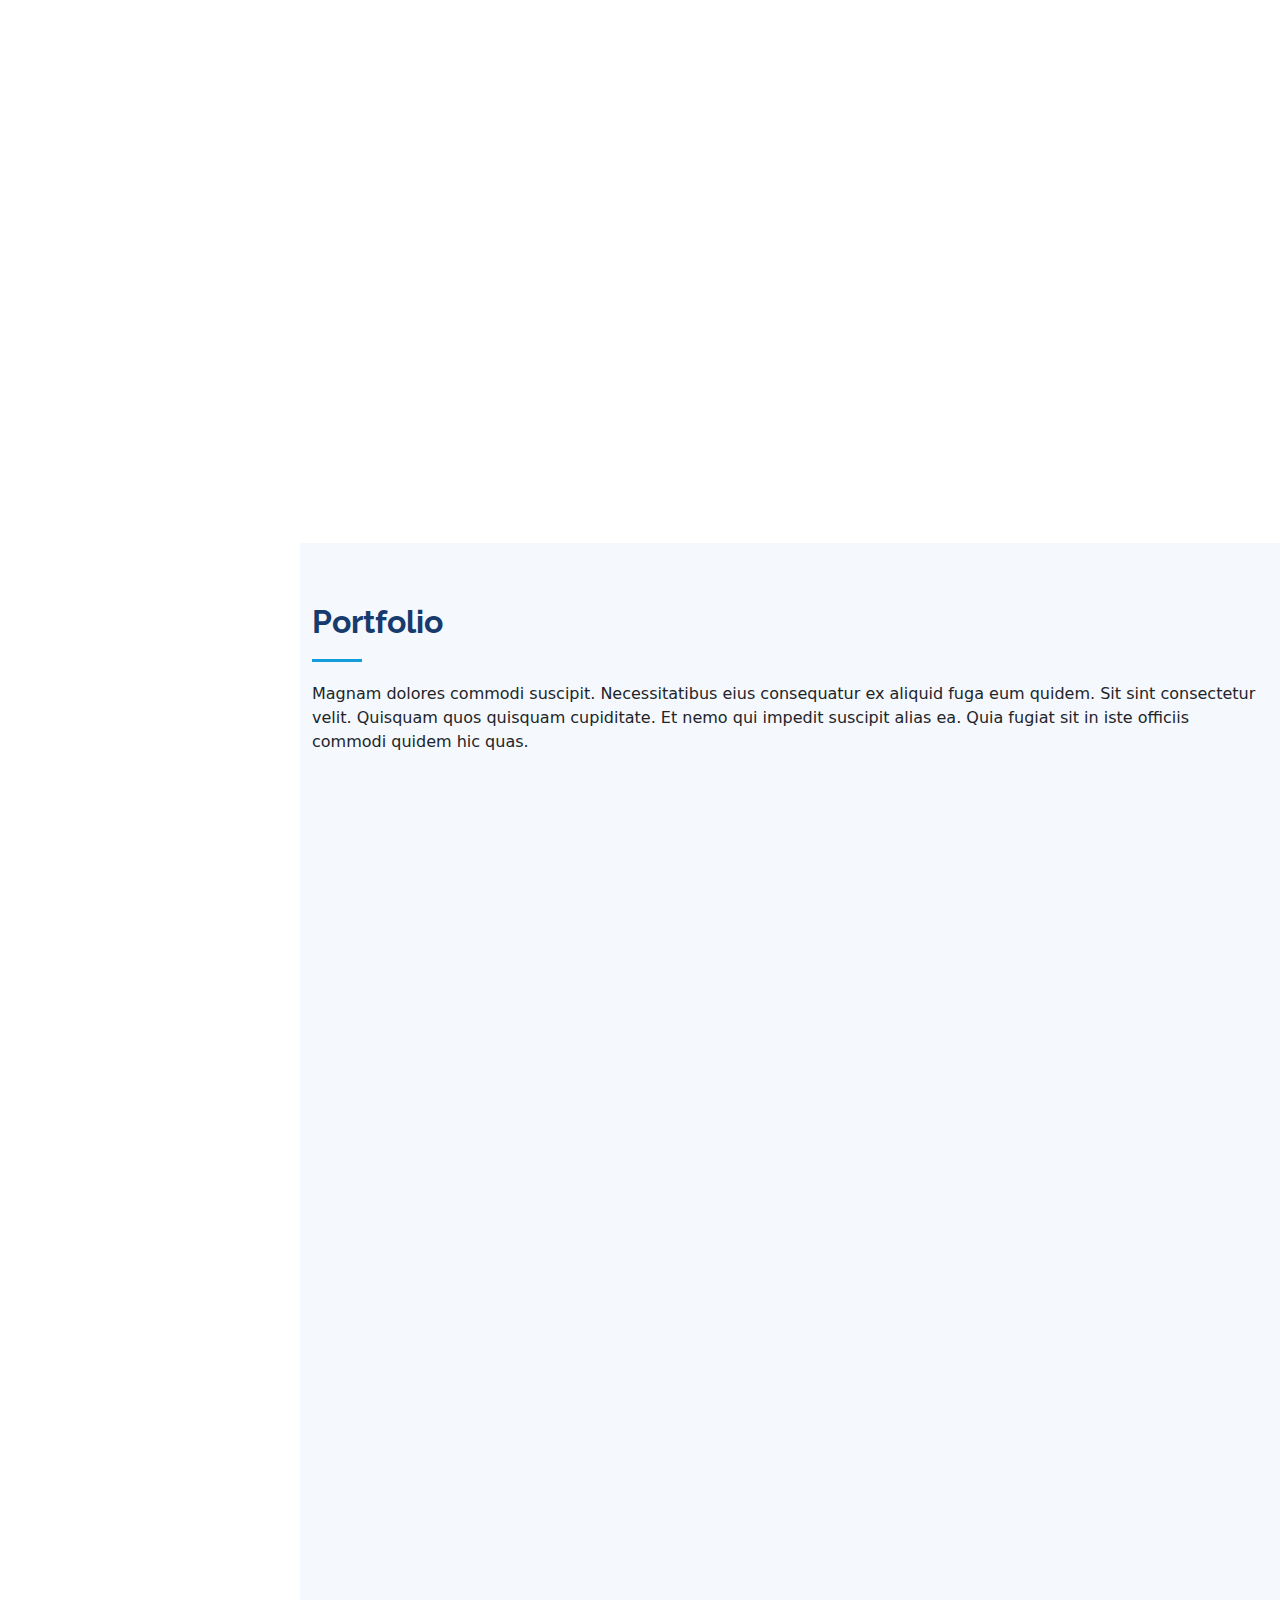
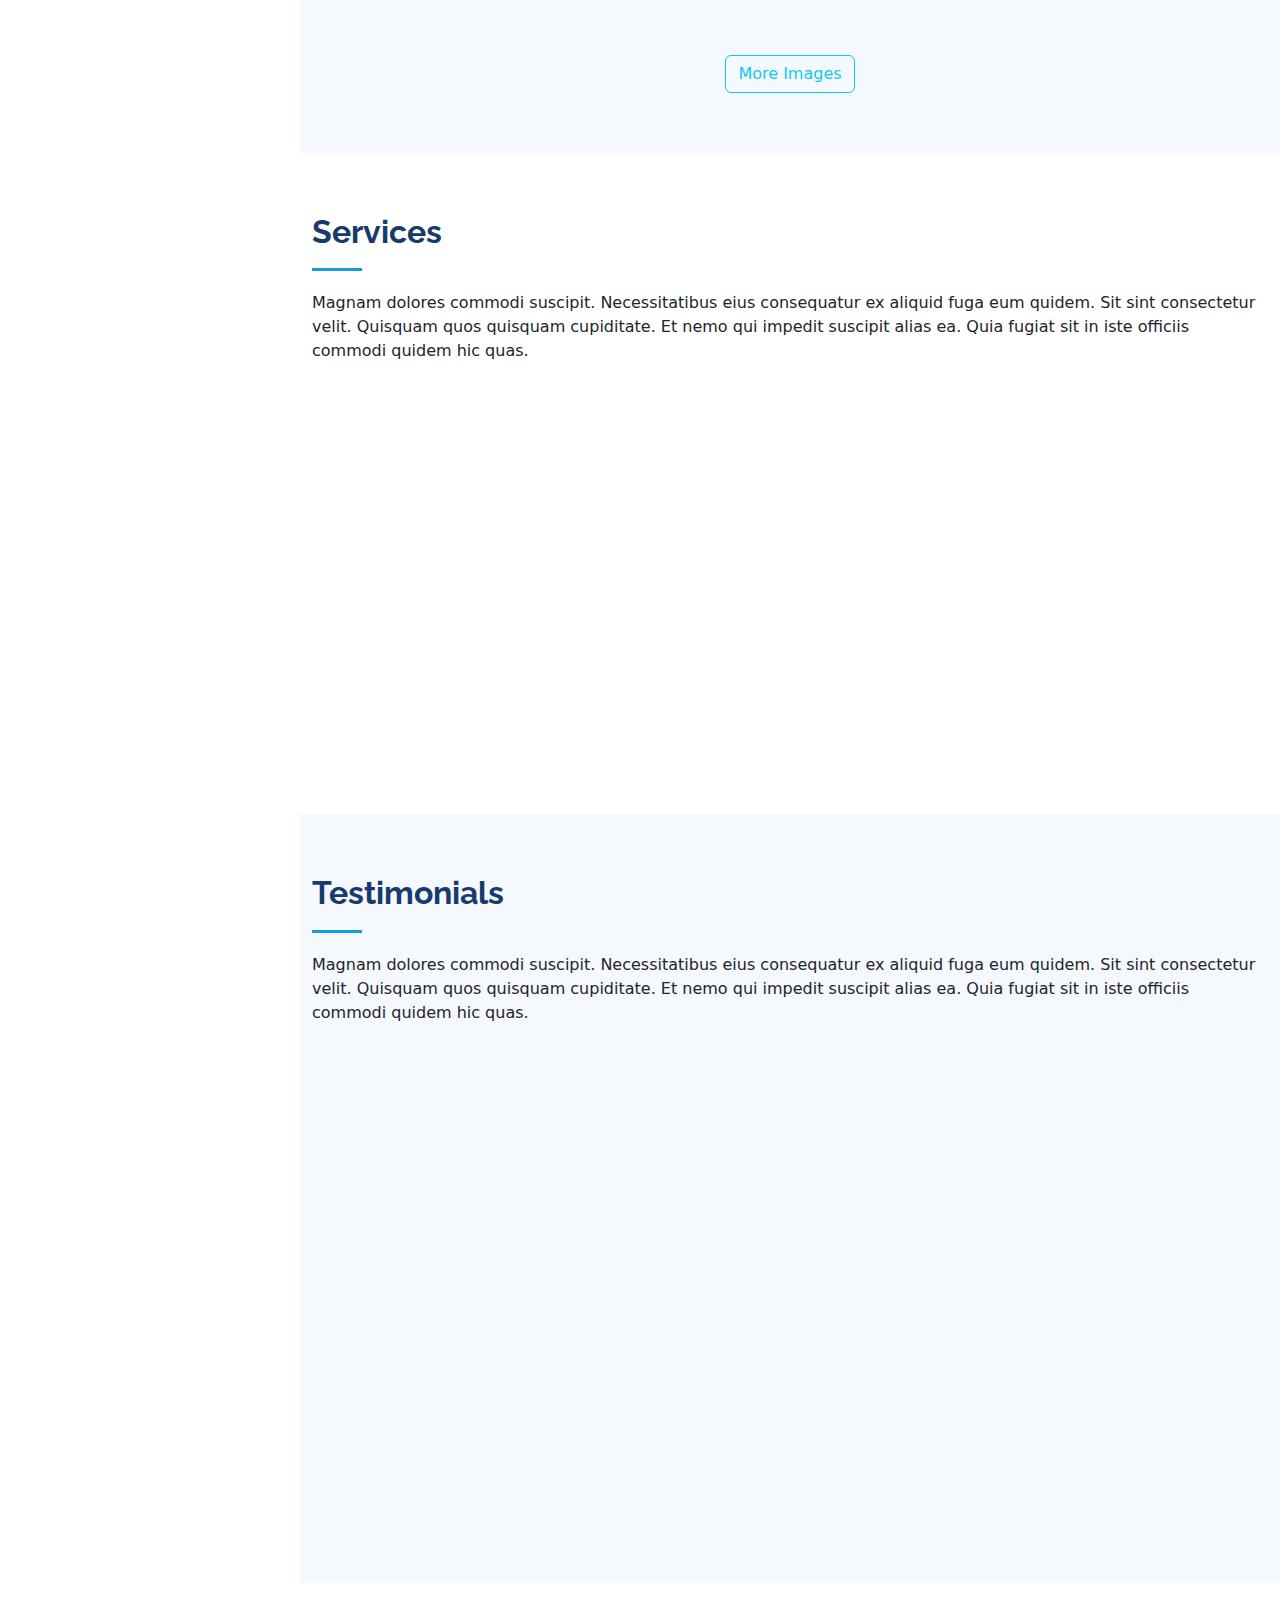
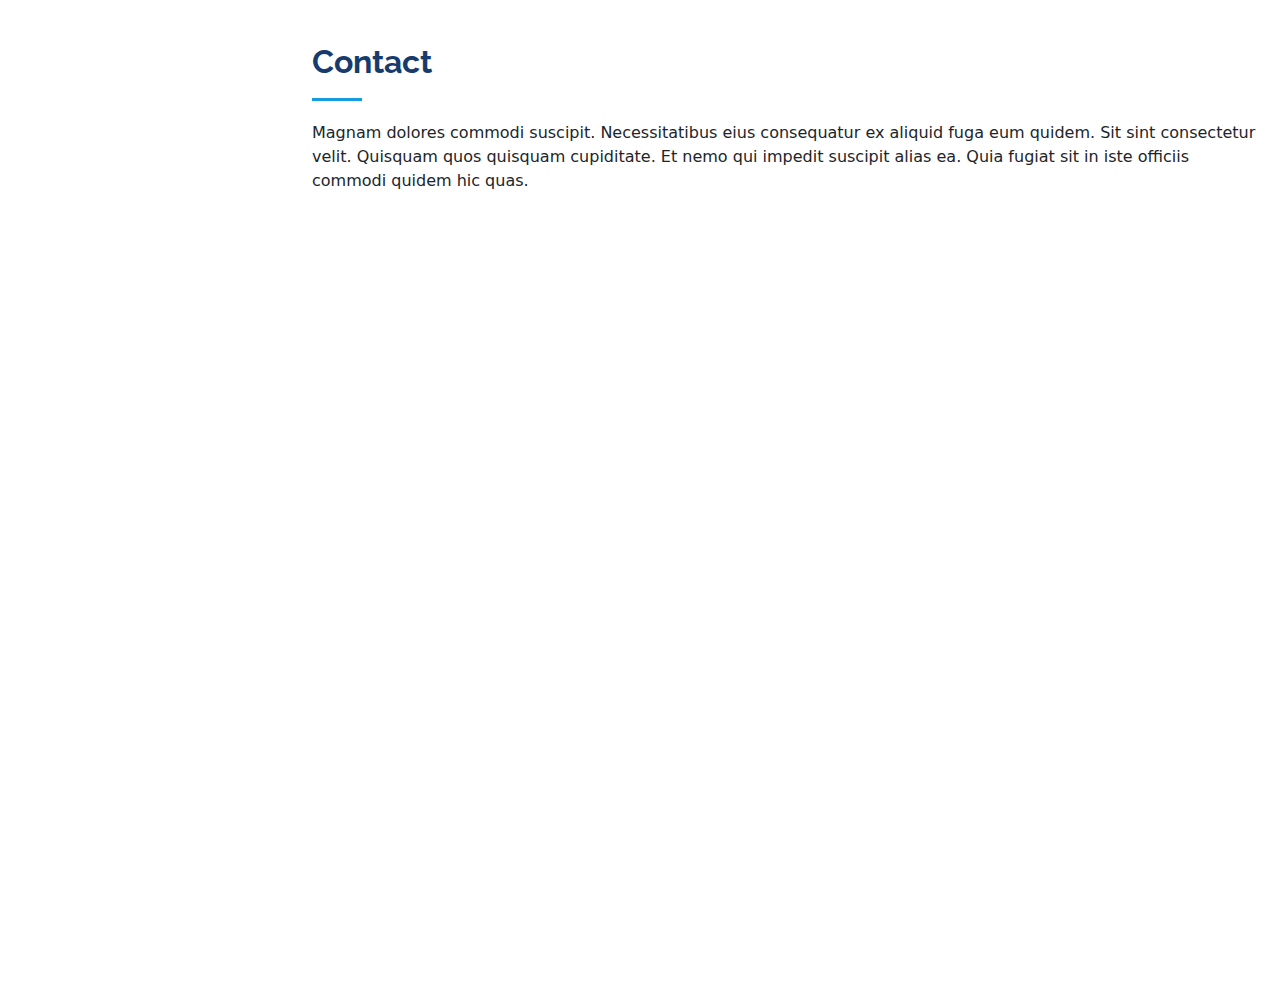
==== commit fc34c6f1: "gallery button added" ====
--- a/index.html
+++ b/index.html
@@ -71,7 +71,10 @@
           <li><a href="#resume" class="nav-link scrollto"><i class="bx bx-file-blank"></i> <span>Resume</span></a></li>
           <li><a href="#portfolio" class="nav-link scrollto"><i class="bx bx-book-content"></i>
               <span>Portfolio</span></a></li>
-          <li><a href="#services" class="nav-link scrollto"><i class="bx bx-server"></i> <span>Services</span></a></li>
+          <!-- <li><a href="#services" class="nav-link scrollto"><i class="bx bx-server"></i> <span>Services</span></a></li> -->
+          <li><a href="gallery.html" class="nav-link" target="_blank"><i class="bx bx-server"></i> <span>Gallery</span></a></li>
+
+
           <li><a href="#contact" class="nav-link scrollto"><i class="bx bx-envelope"></i> <span>Contact</span></a></li>
         </ul>
       </nav><!-- .nav-menu -->
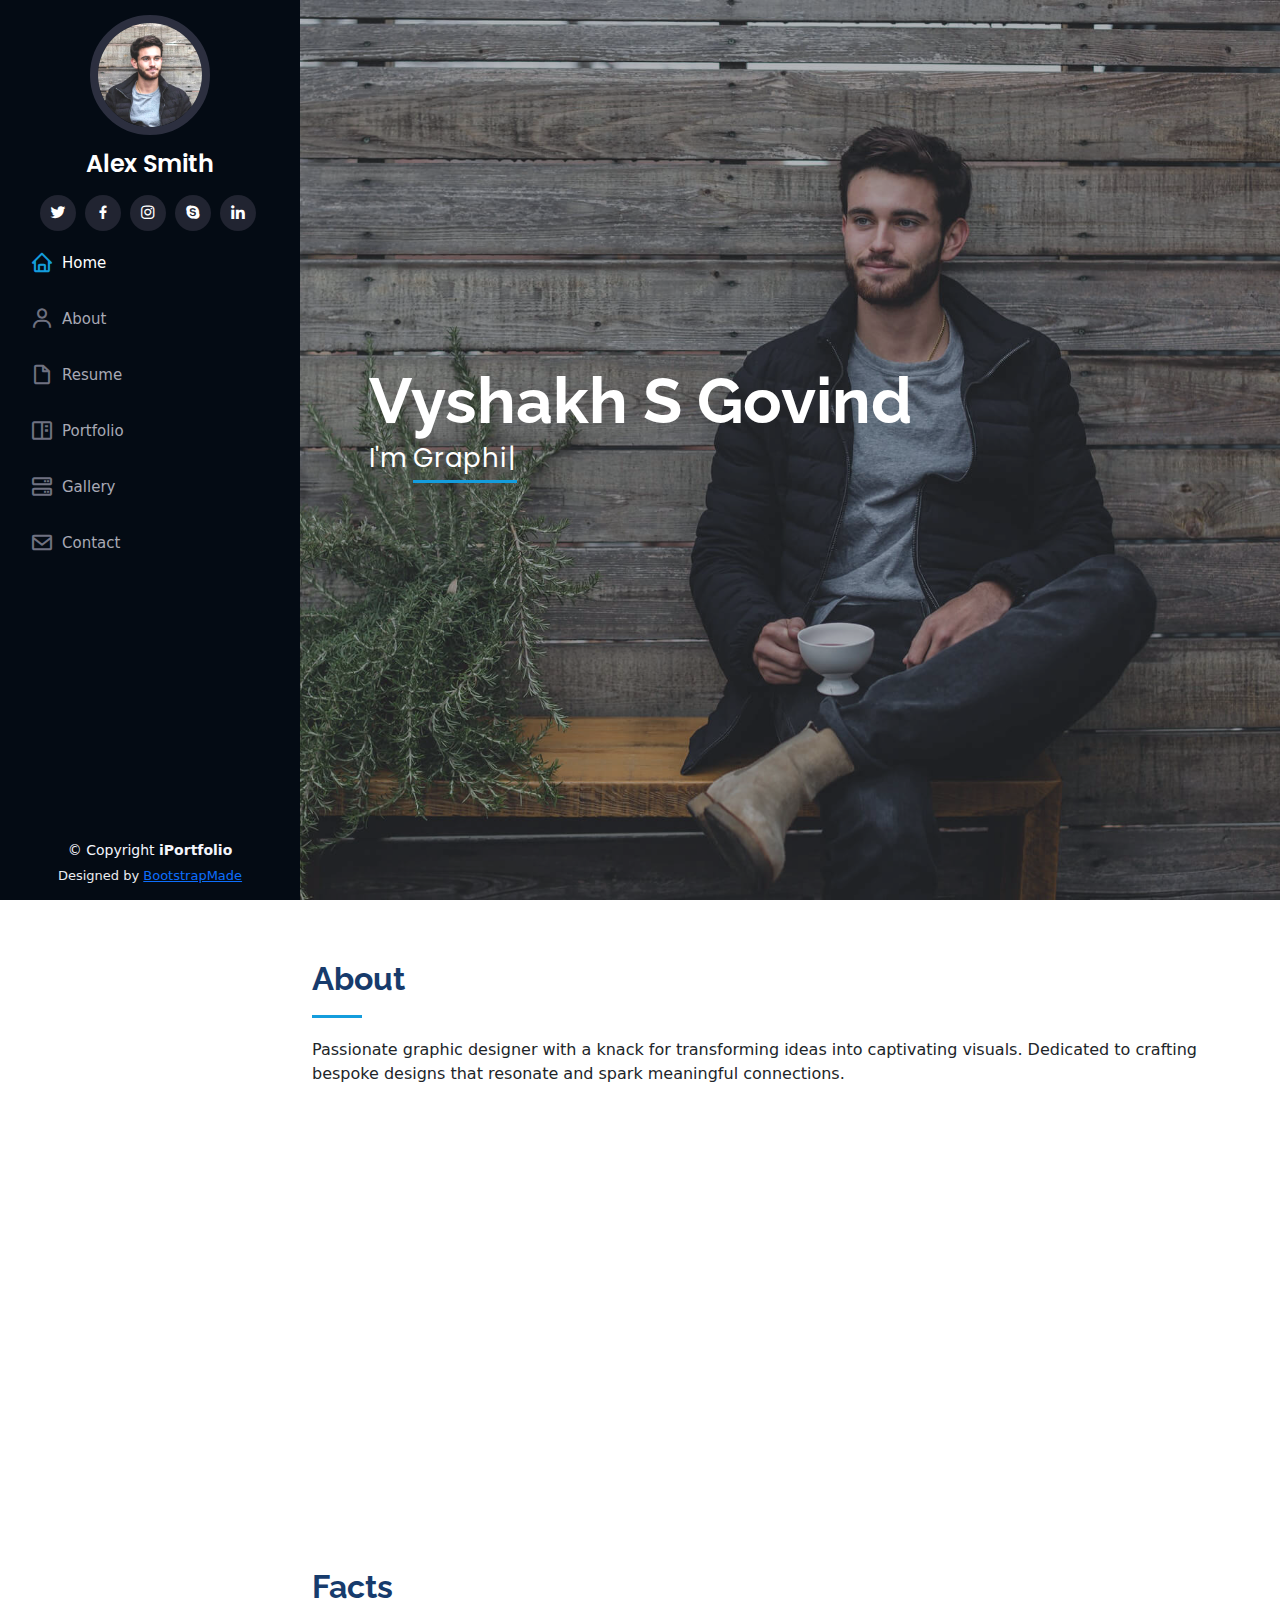
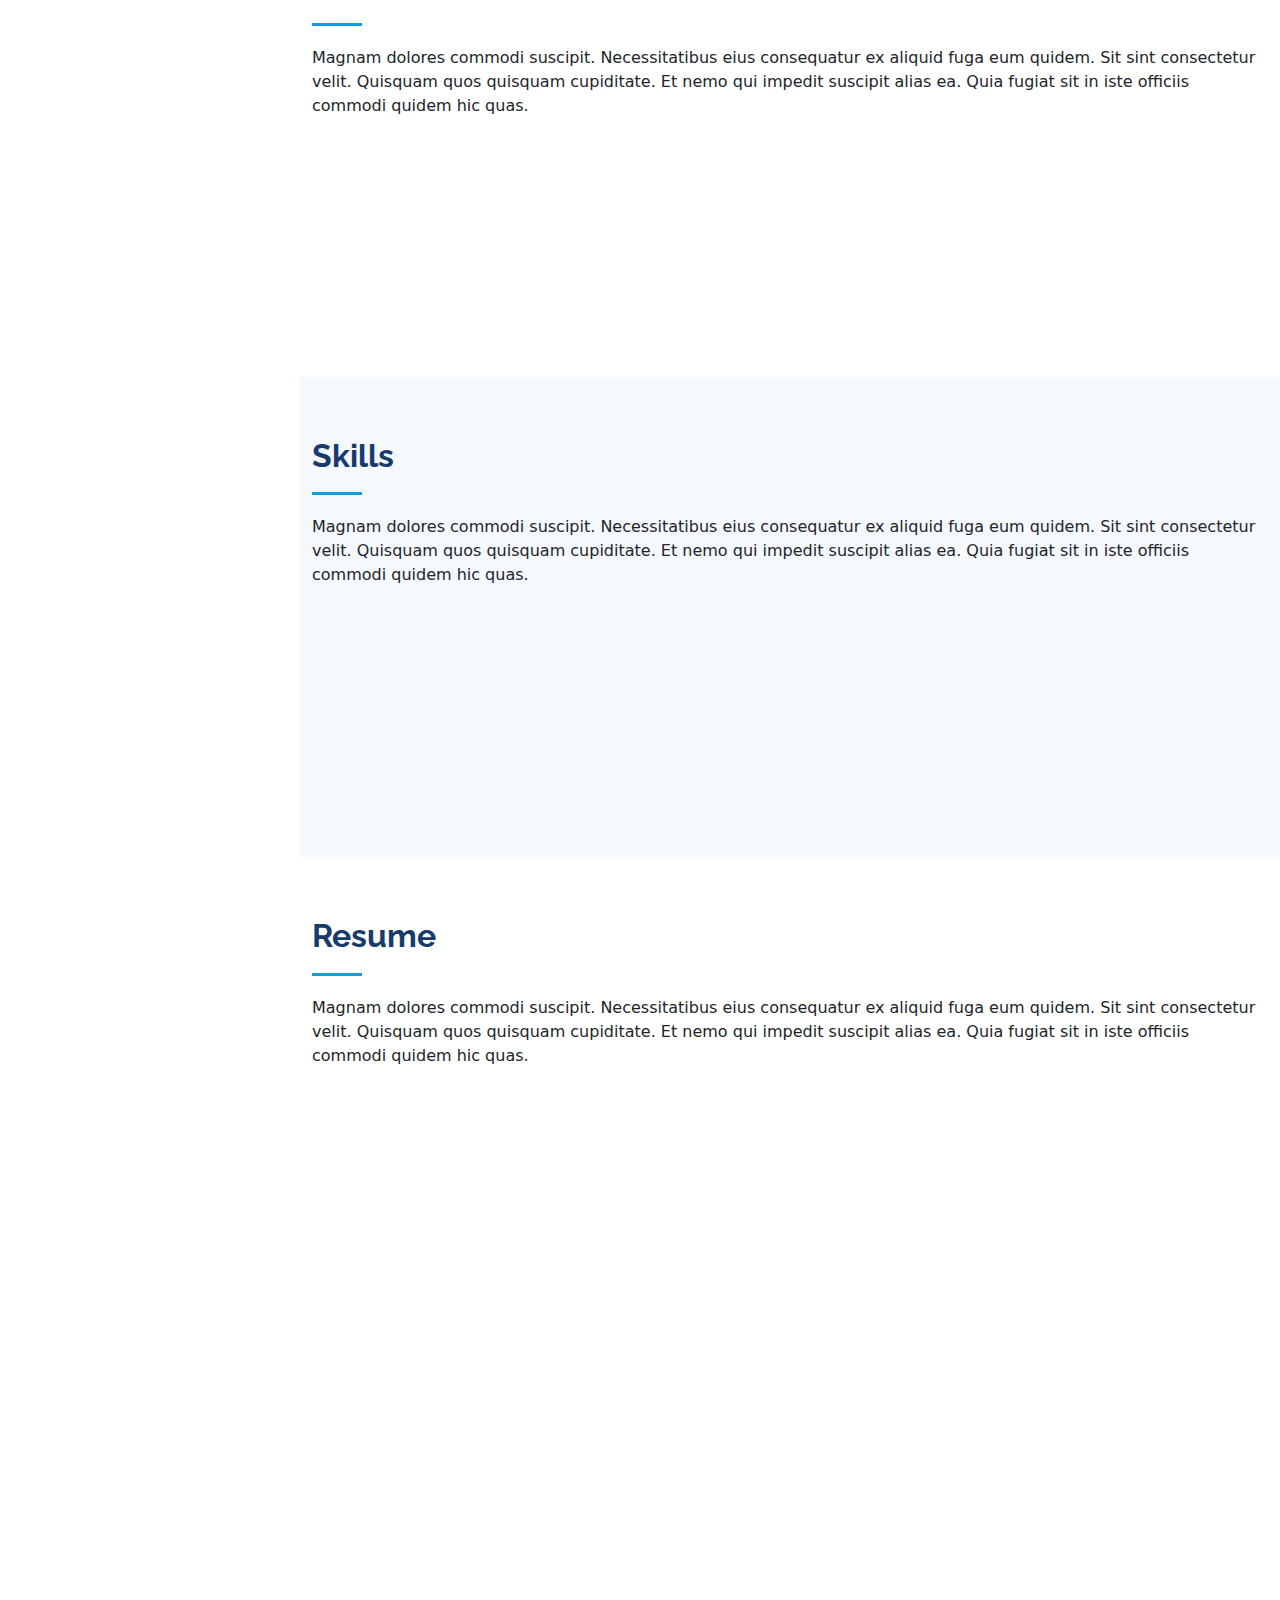
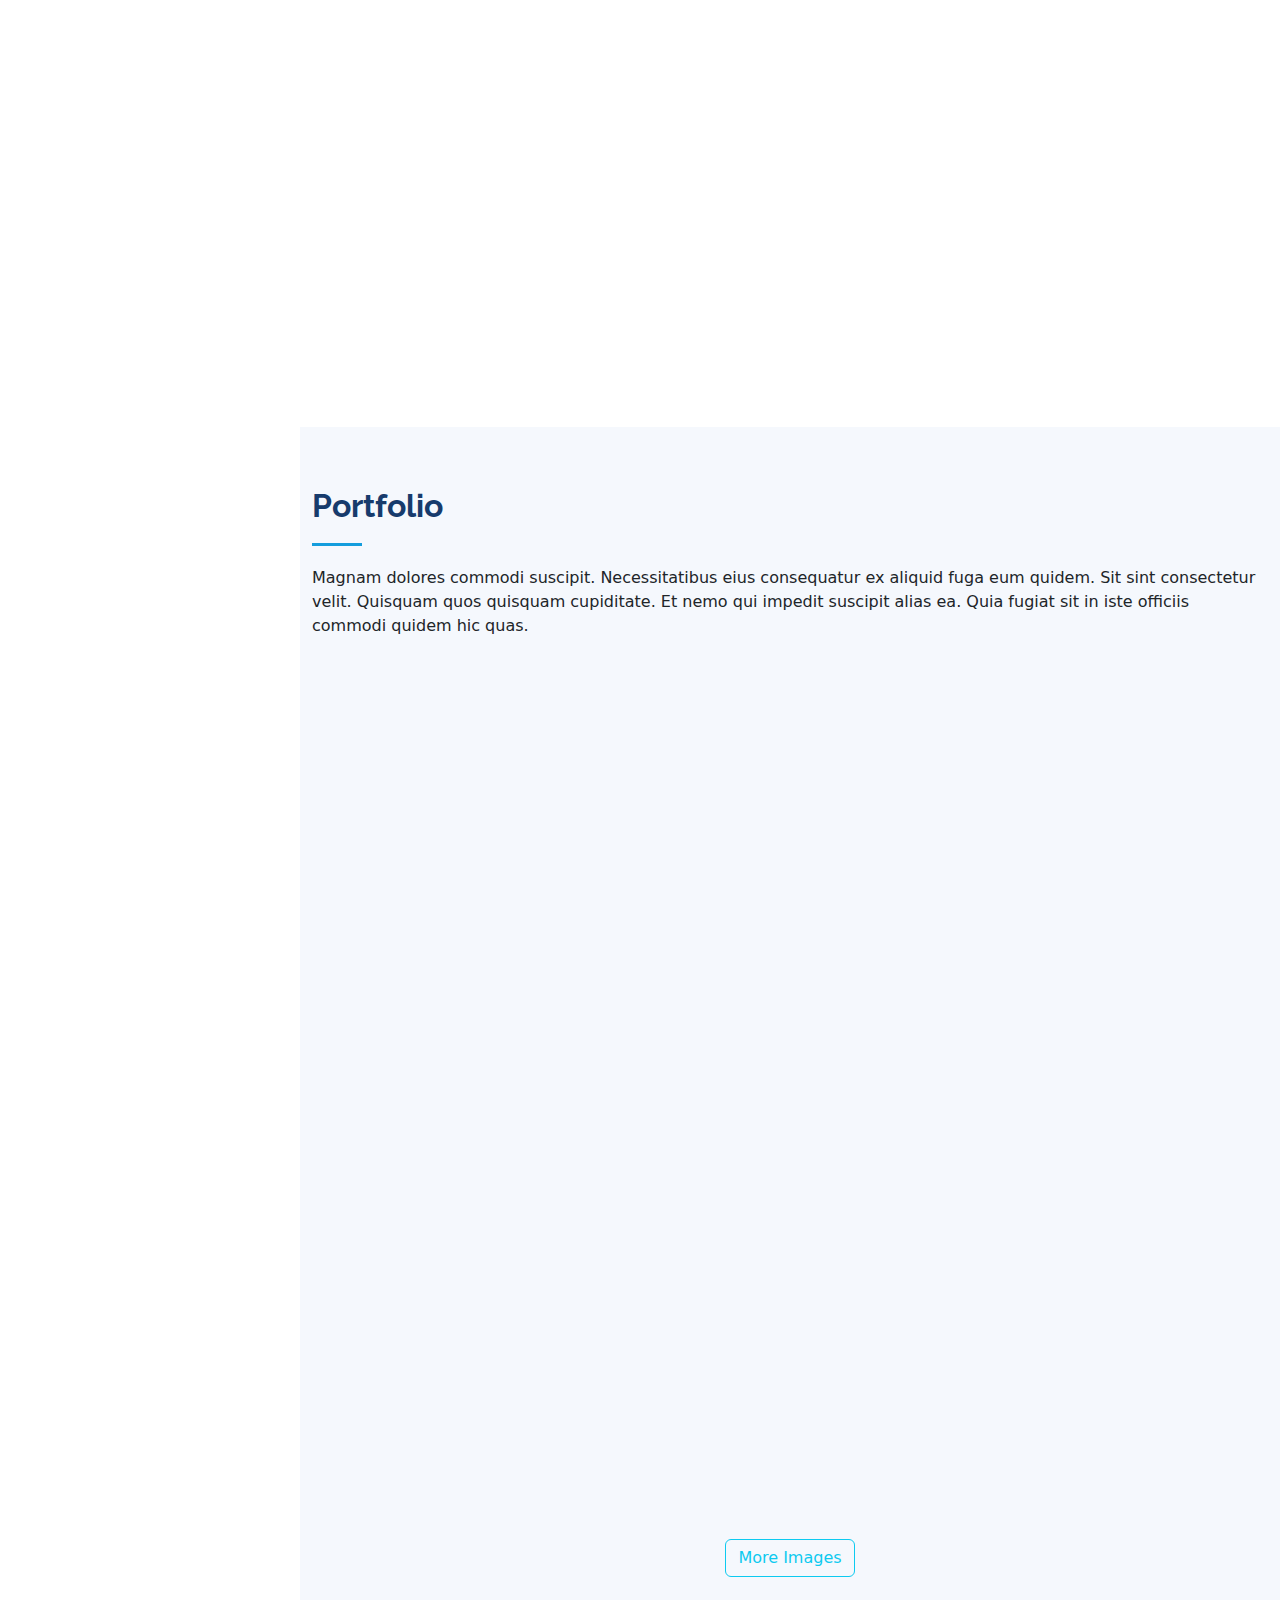
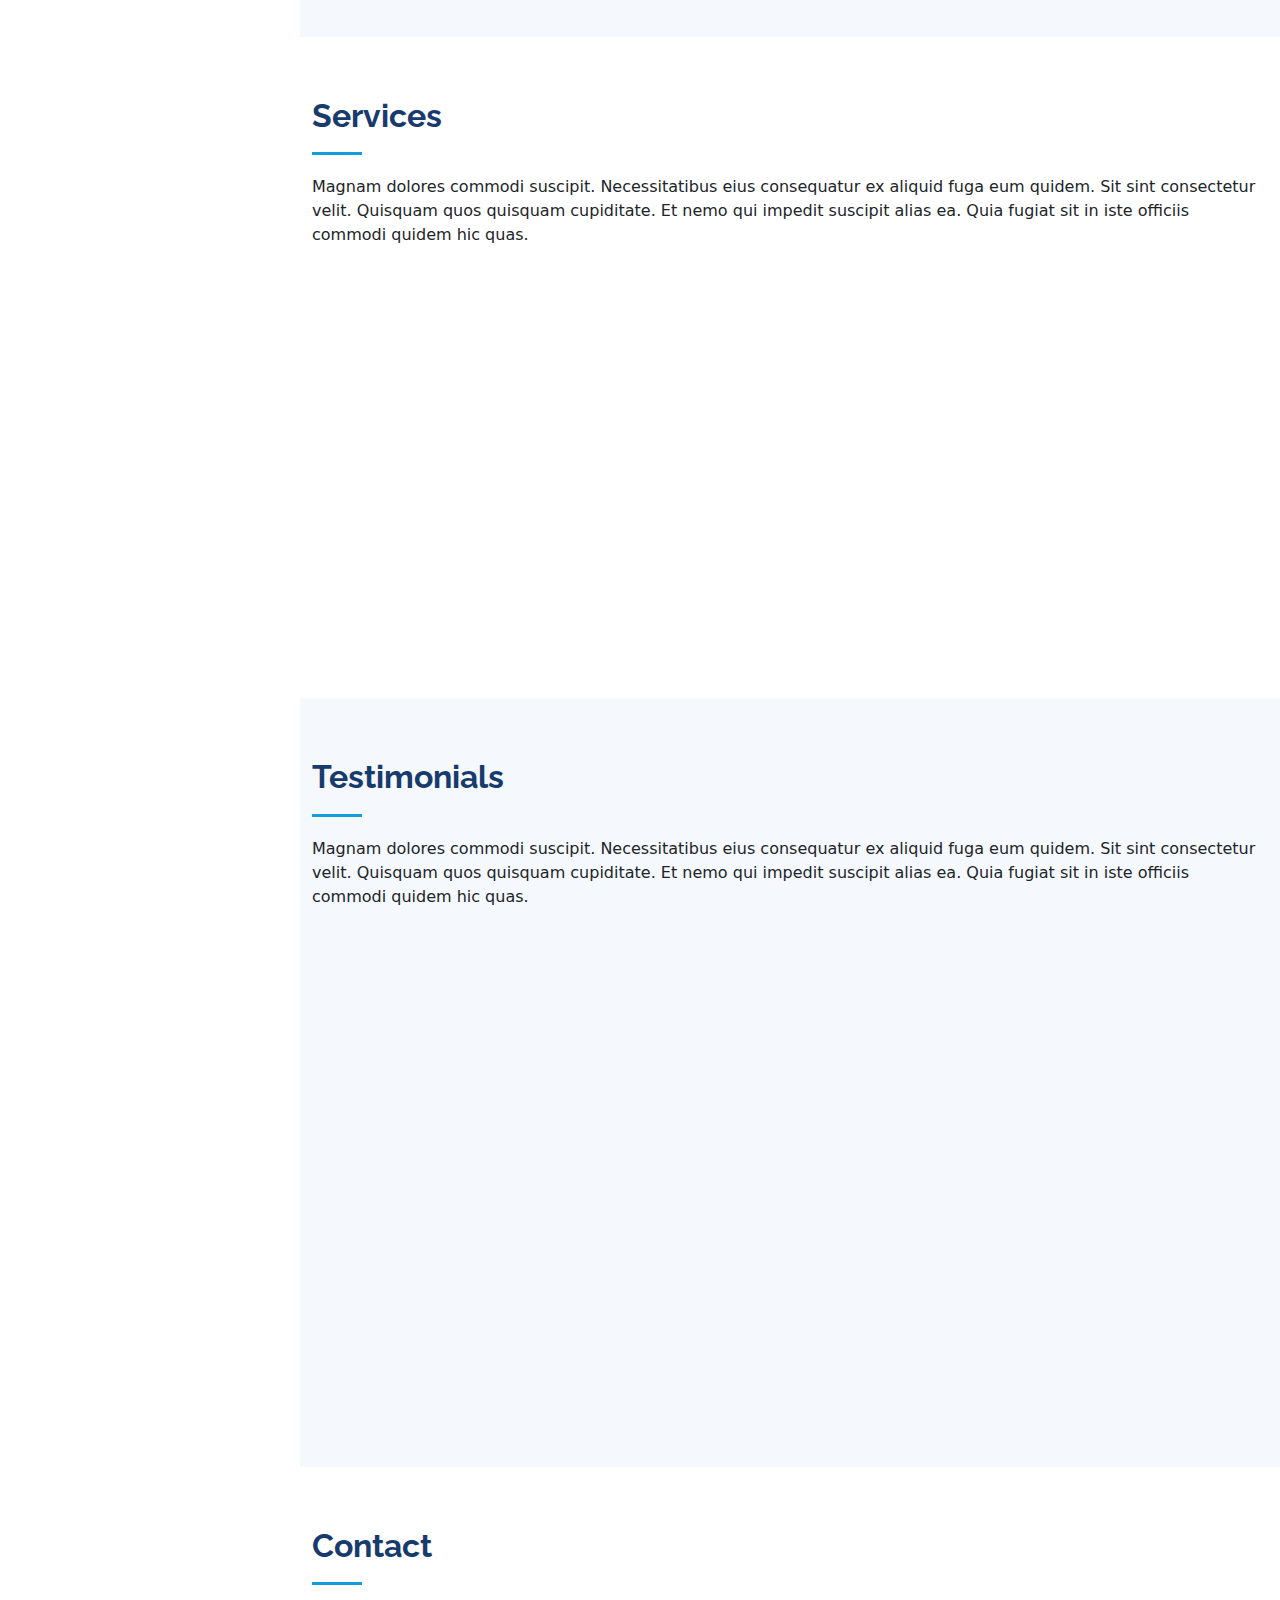
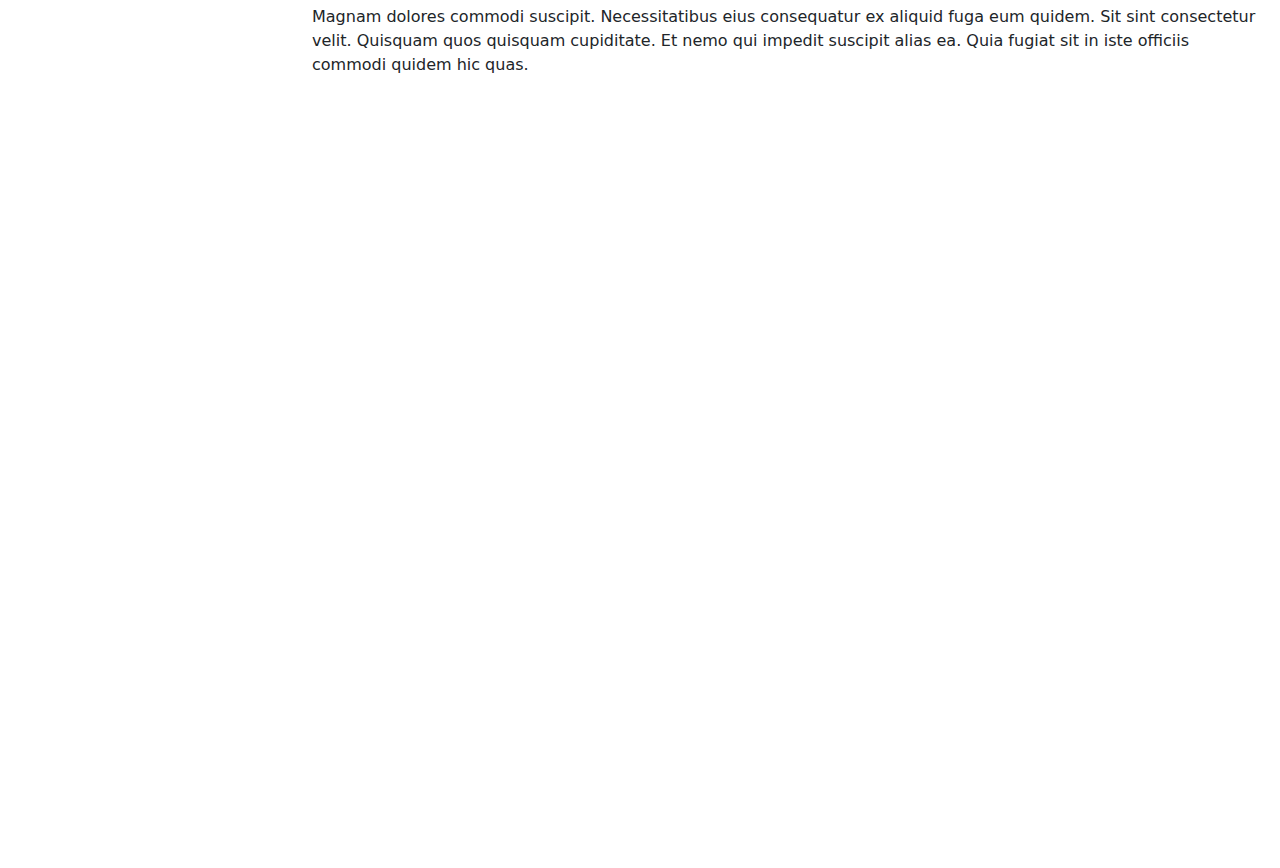
==== commit 071f4fd2: "some changes made in index.html file" ====
--- a/index.html
+++ b/index.html
@@ -84,8 +84,8 @@
   <!-- ======= Hero Section ======= -->
   <section id="hero" class="d-flex flex-column justify-content-center align-items-center">
     <div class="hero-container" data-aos="fade-in">
-      <h1>Alex Smith</h1>
-      <p>I'm <span class="typed" data-typed-items="Designer, Developer, Freelancer, Photographer"></span></p>
+      <h1>Vyshakh S Govind</h1>
+      <p>I'm <span class="typed" data-typed-items=" Graphic Designer, Photographer, Freelancer"></span></p>
     </div>
   </section><!-- End Hero -->
 
@@ -97,9 +97,7 @@
 
         <div class="section-title">
           <h2>About</h2>
-          <p>Magnam dolores commodi suscipit. Necessitatibus eius consequatur ex aliquid fuga eum quidem. Sit sint
-            consectetur velit. Quisquam quos quisquam cupiditate. Et nemo qui impedit suscipit alias ea. Quia fugiat sit
-            in iste officiis commodi quidem hic quas.</p>
+          <p>Passionate graphic designer with a knack for transforming ideas into captivating visuals. Dedicated to crafting bespoke designs that resonate and spark meaningful connections.</p>
         </div>
 
         <div class="row">
@@ -107,7 +105,7 @@
             <img src="assets/img/profile-img.jpg" class="img-fluid" alt="">
           </div>
           <div class="col-lg-8 pt-4 pt-lg-0 content" data-aos="fade-left">
-            <h3>UI/UX Designer &amp; Web Developer.</h3>
+            <h3>Graphic Designer</h3>
             <p class="fst-italic">
               Lorem ipsum dolor sit amet, consectetur adipiscing elit, sed do eiusmod tempor incididunt ut labore et
               dolore
@@ -116,27 +114,24 @@
             <div class="row">
               <div class="col-lg-6">
                 <ul>
-                  <li><i class="bi bi-chevron-right"></i> <strong>Birthday:</strong> <span>1 May 1995</span></li>
-                  <li><i class="bi bi-chevron-right"></i> <strong>Website:</strong> <span>www.example.com</span></li>
-                  <li><i class="bi bi-chevron-right"></i> <strong>Phone:</strong> <span>+123 456 7890</span></li>
-                  <li><i class="bi bi-chevron-right"></i> <strong>City:</strong> <span>New York, USA</span></li>
+                  <li><i class="bi bi-chevron-right"></i> <strong>Birthday:</strong> <span>20 February 2000</span></li>
+                  <!-- <li><i class="bi bi-chevron-right"></i> <strong>Website:</strong> <span>www.example.com</span></li> -->
+                  <li><i class="bi bi-chevron-right"></i> <strong>Phone:</strong> <span>+91 7025373225</span></li>
+                  <li><i class="bi bi-chevron-right"></i> <strong>City:</strong> <span>Perambra, Kerala, India</span></li>
                 </ul>
               </div>
               <div class="col-lg-6">
                 <ul>
-                  <li><i class="bi bi-chevron-right"></i> <strong>Age:</strong> <span>30</span></li>
-                  <li><i class="bi bi-chevron-right"></i> <strong>Degree:</strong> <span>Master</span></li>
-                  <li><i class="bi bi-chevron-right"></i> <strong>PhEmailone:</strong> <span>email@example.com</span>
+                  <li><i class="bi bi-chevron-right"></i> <strong>Age:</strong> <span>23</span></li>
+                  <!-- <li><i class="bi bi-chevron-right"></i> <strong>Degree:</strong> <span>Master</span></li> -->
+                  <li><i class="bi bi-chevron-right"></i> <strong>Email:</strong> <span>vyshakh542@gmail.com</span>
                   </li>
                   <li><i class="bi bi-chevron-right"></i> <strong>Freelance:</strong> <span>Available</span></li>
                 </ul>
               </div>
             </div>
             <p>
-              Officiis eligendi itaque labore et dolorum mollitia officiis optio vero. Quisquam sunt adipisci omnis et
-              ut. Nulla accusantium dolor incidunt officia tempore. Et eius omnis.
-              Cupiditate ut dicta maxime officiis quidem quia. Sed et consectetur qui quia repellendus itaque neque.
-              Aliquid amet quidem ut quaerat cupiditate. Ab et eum qui repellendus omnis culpa magni laudantium dolores.
+              My approach revolves around infusing creativity and innovation into every design. I'm dedicated to understanding your vision and transforming it into impactful visual stories. Whether it's branding, illustrations, or captivating logos, I'm here to collaborate and bring your ideas to life.
             </p>
           </div>
         </div>
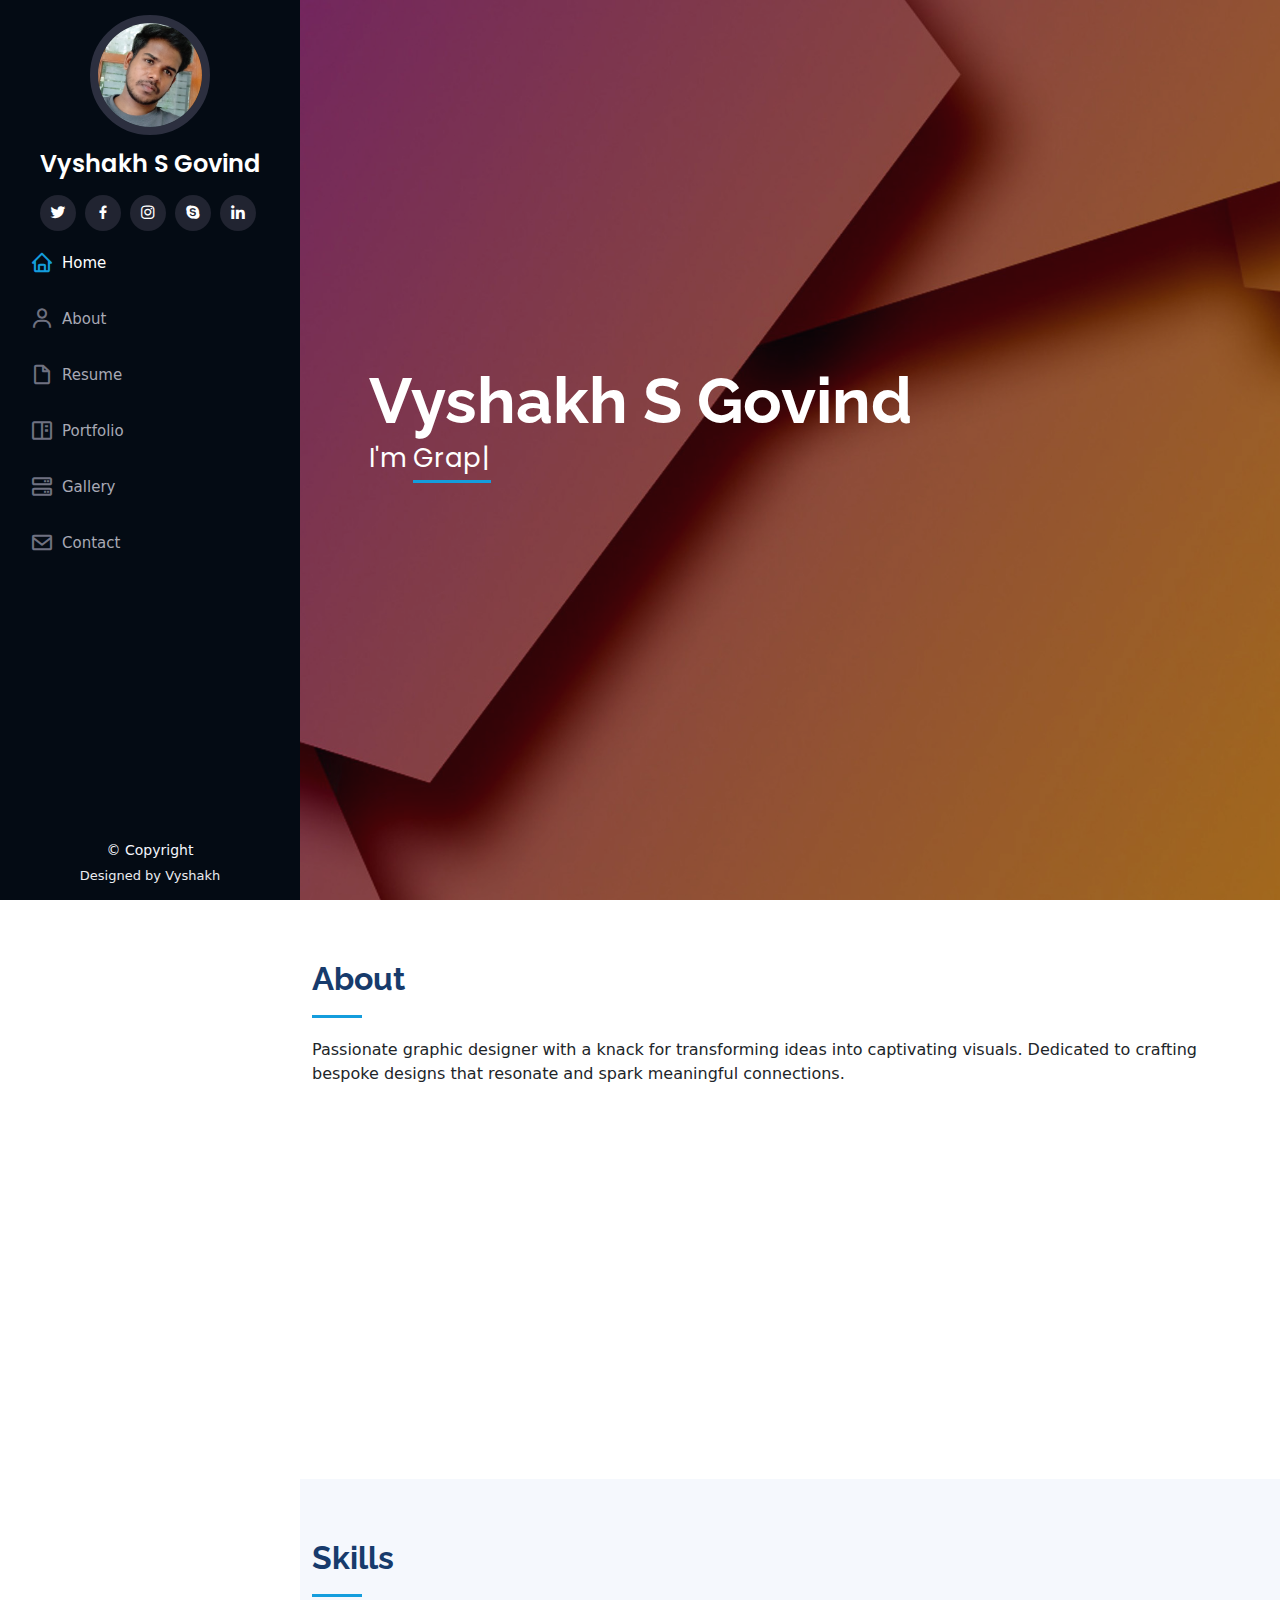
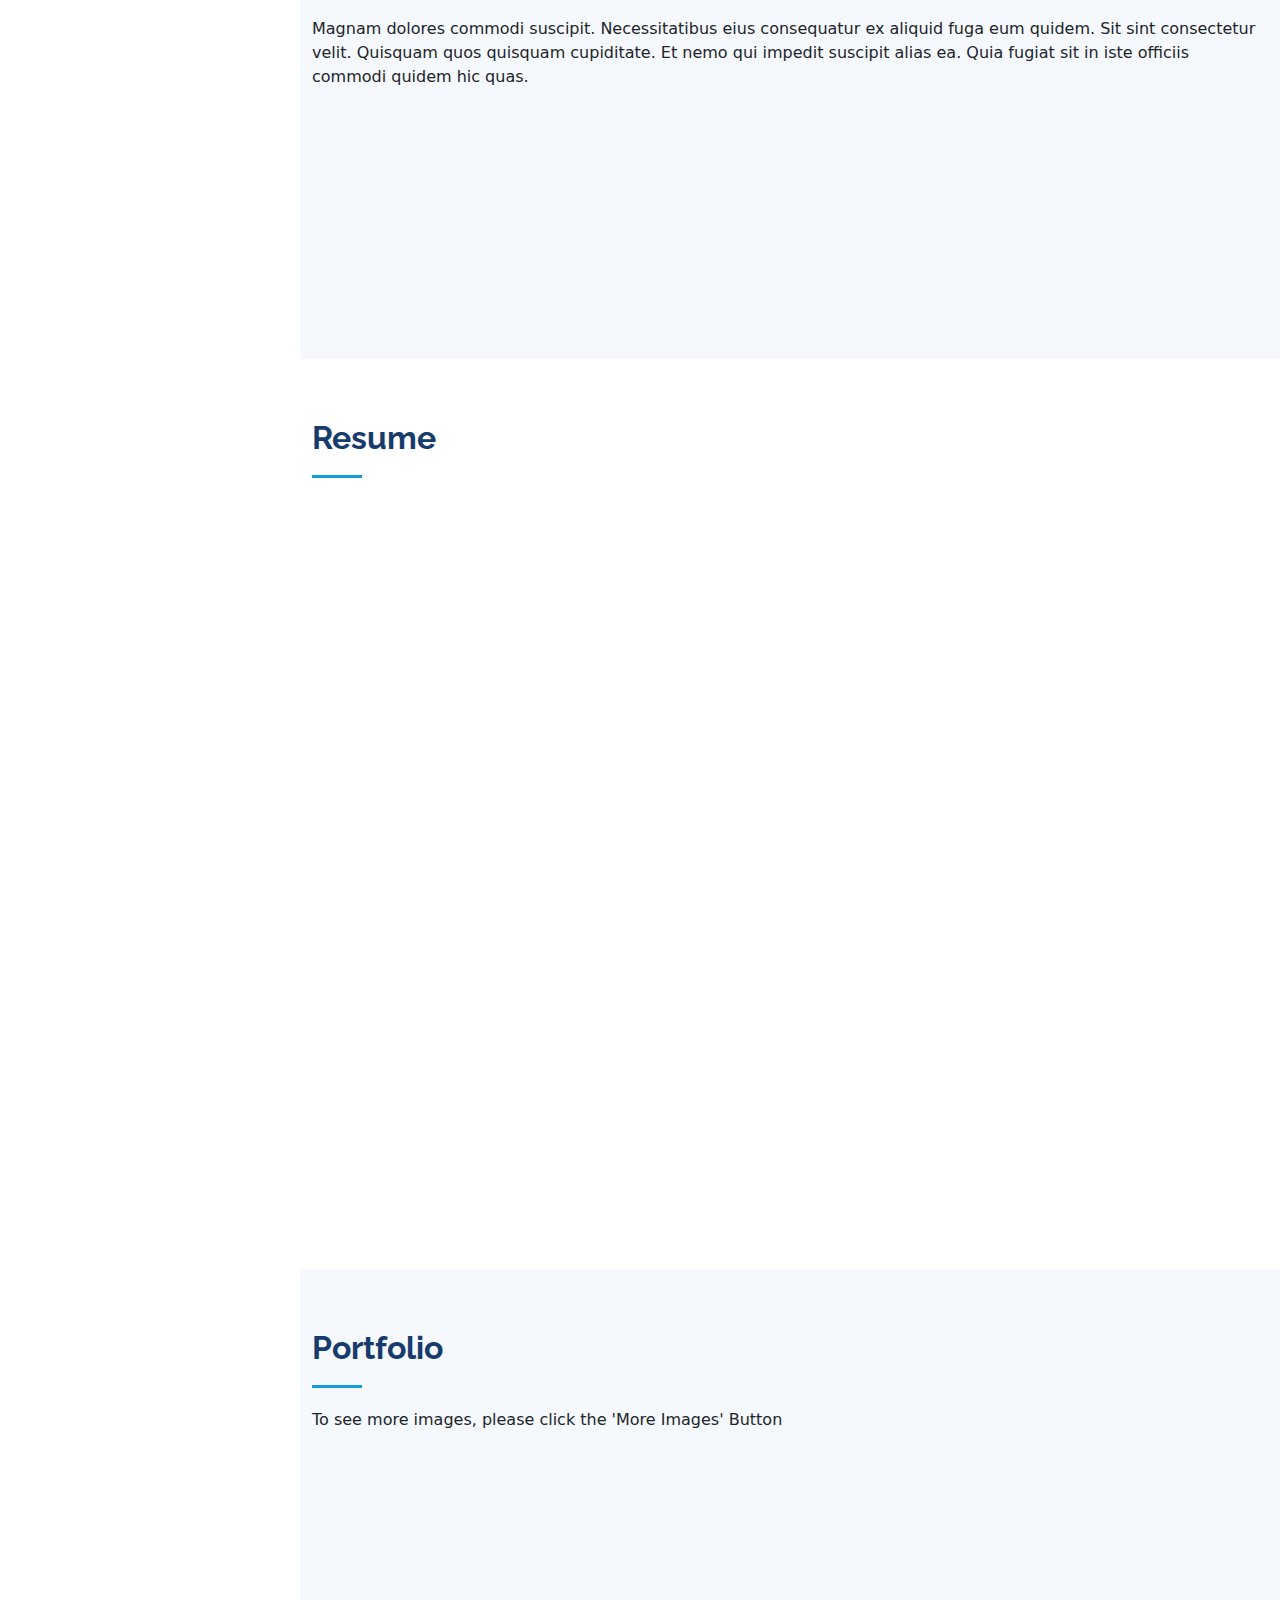
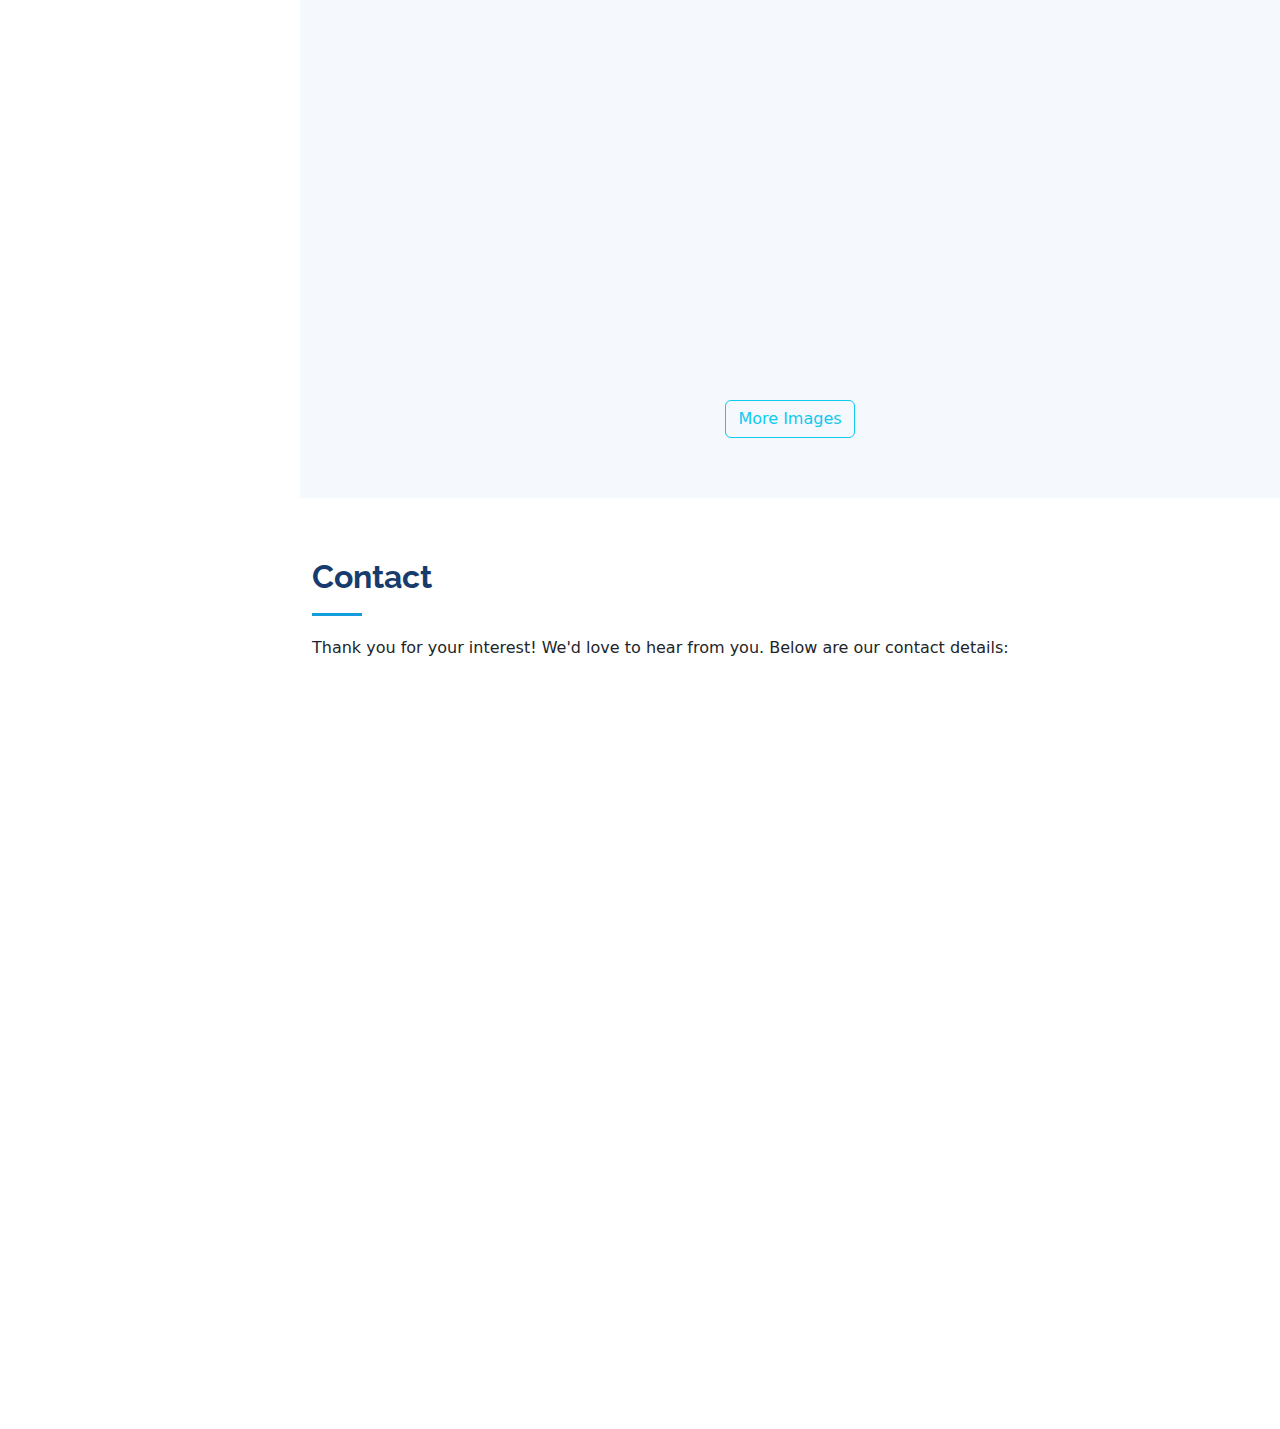
==== commit 5c8cf07b: "fastly just made as my website -for resume" ====
--- a/index.html
+++ b/index.html
@@ -53,8 +53,8 @@
     <div class="d-flex flex-column">
 
       <div class="profile">
-        <img src="assets/img/profile-img.jpg" alt="" class="img-fluid rounded-circle">
-        <h1 class="text-light"><a href="index.html">Alex Smith</a></h1>
+        <img src="assets/img/2.jpg" alt="" class="img-fluid rounded-circle">
+        <h1 class="text-light"><a href="index.html">Vyshakh S Govind</a></h1>
         <div class="social-links mt-3 text-center">
           <a href="#" class="twitter"><i class="bx bxl-twitter"></i></a>
           <a href="#" class="facebook"><i class="bx bxl-facebook"></i></a>
@@ -102,14 +102,14 @@
 
         <div class="row">
           <div class="col-lg-4" data-aos="fade-right">
-            <img src="assets/img/profile-img.jpg" class="img-fluid" alt="">
+            <img src="assets/img/2.jpg" class="img-fluid" alt="">
           </div>
           <div class="col-lg-8 pt-4 pt-lg-0 content" data-aos="fade-left">
             <h3>Graphic Designer</h3>
             <p class="fst-italic">
-              Lorem ipsum dolor sit amet, consectetur adipiscing elit, sed do eiusmod tempor incididunt ut labore et
+              <!-- Lorem ipsum dolor sit amet, consectetur adipiscing elit, sed do eiusmod tempor incididunt ut labore et
               dolore
-              magna aliqua.
+              magna aliqua. -->
             </p>
             <div class="row">
               <div class="col-lg-6">
@@ -140,58 +140,8 @@
     </section><!-- End About Section -->
 
     <!-- ======= Facts Section ======= -->
-    <section id="facts" class="facts">
-      <div class="container">
-
-        <div class="section-title">
-          <h2>Facts</h2>
-          <p>Magnam dolores commodi suscipit. Necessitatibus eius consequatur ex aliquid fuga eum quidem. Sit sint
-            consectetur velit. Quisquam quos quisquam cupiditate. Et nemo qui impedit suscipit alias ea. Quia fugiat sit
-            in iste officiis commodi quidem hic quas.</p>
-        </div>
-
-        <div class="row no-gutters">
-
-          <div class="col-lg-3 col-md-6 d-md-flex align-items-md-stretch" data-aos="fade-up">
-            <div class="count-box">
-              <i class="bi bi-emoji-smile"></i>
-              <span data-purecounter-start="0" data-purecounter-end="232" data-purecounter-duration="1"
-                class="purecounter"></span>
-              <p><strong>Happy Clients</strong> consequuntur quae</p>
-            </div>
-          </div>
-
-          <div class="col-lg-3 col-md-6 d-md-flex align-items-md-stretch" data-aos="fade-up" data-aos-delay="100">
-            <div class="count-box">
-              <i class="bi bi-journal-richtext"></i>
-              <span data-purecounter-start="0" data-purecounter-end="521" data-purecounter-duration="1"
-                class="purecounter"></span>
-              <p><strong>Projects</strong> adipisci atque cum quia aut</p>
-            </div>
-          </div>
-
-          <div class="col-lg-3 col-md-6 d-md-flex align-items-md-stretch" data-aos="fade-up" data-aos-delay="200">
-            <div class="count-box">
-              <i class="bi bi-headset"></i>
-              <span data-purecounter-start="0" data-purecounter-end="1453" data-purecounter-duration="1"
-                class="purecounter"></span>
-              <p><strong>Hours Of Support</strong> aut commodi quaerat</p>
-            </div>
-          </div>
-
-          <div class="col-lg-3 col-md-6 d-md-flex align-items-md-stretch" data-aos="fade-up" data-aos-delay="300">
-            <div class="count-box">
-              <i class="bi bi-people"></i>
-              <span data-purecounter-start="0" data-purecounter-end="32" data-purecounter-duration="1"
-                class="purecounter"></span>
-              <p><strong>Hard Workers</strong> rerum asperiores dolor</p>
-            </div>
-          </div>
-
-        </div>
-
-      </div>
-    </section><!-- End Facts Section -->
+
+    <!-- End Facts Section -->
 
     <!-- ======= Skills Section ======= -->
     <section id="skills" class="skills section-bg">
@@ -209,7 +159,7 @@
           <div class="col-lg-6" data-aos="fade-up">
 
             <div class="progress">
-              <span class="skill">HTML <i class="val">100%</i></span>
+              <span class="skill">Photoshop <i class="val">100%</i></span>
               <div class="progress-bar-wrap">
                 <div class="progress-bar" role="progressbar" aria-valuenow="100" aria-valuemin="0" aria-valuemax="100">
                 </div>
@@ -217,17 +167,17 @@
             </div>
 
             <div class="progress">
-              <span class="skill">CSS <i class="val">90%</i></span>
+              <span class="skill">Illustrator <i class="val">100%</i></span>
               <div class="progress-bar-wrap">
-                <div class="progress-bar" role="progressbar" aria-valuenow="90" aria-valuemin="0" aria-valuemax="100">
+                <div class="progress-bar" role="progressbar" aria-valuenow="100" aria-valuemin="0" aria-valuemax="100">
                 </div>
               </div>
             </div>
 
             <div class="progress">
-              <span class="skill">JavaScript <i class="val">75%</i></span>
+              <span class="skill">Corel Draw <i class="val">95%</i></span>
               <div class="progress-bar-wrap">
-                <div class="progress-bar" role="progressbar" aria-valuenow="75" aria-valuemin="0" aria-valuemax="100">
+                <div class="progress-bar" role="progressbar" aria-valuenow="95" aria-valuemin="0" aria-valuemax="100">
                 </div>
               </div>
             </div>
@@ -237,25 +187,25 @@
           <div class="col-lg-6" data-aos="fade-up" data-aos-delay="100">
 
             <div class="progress">
-              <span class="skill">PHP <i class="val">80%</i></span>
+              <span class="skill">Indesign <i class="val">100%</i></span>
               <div class="progress-bar-wrap">
-                <div class="progress-bar" role="progressbar" aria-valuenow="80" aria-valuemin="0" aria-valuemax="100">
+                <div class="progress-bar" role="progressbar" aria-valuenow="100" aria-valuemin="0" aria-valuemax="100">
                 </div>
               </div>
             </div>
 
             <div class="progress">
-              <span class="skill">WordPress/CMS <i class="val">90%</i></span>
+              <span class="skill">Page Maker <i class="val">97%</i></span>
               <div class="progress-bar-wrap">
-                <div class="progress-bar" role="progressbar" aria-valuenow="90" aria-valuemin="0" aria-valuemax="100">
+                <div class="progress-bar" role="progressbar" aria-valuenow="97" aria-valuemin="0" aria-valuemax="100">
                 </div>
               </div>
             </div>
 
             <div class="progress">
-              <span class="skill">Photoshop <i class="val">55%</i></span>
+              <span class="skill">Canva <i class="val">98%</i></span>
               <div class="progress-bar-wrap">
-                <div class="progress-bar" role="progressbar" aria-valuenow="55" aria-valuemin="0" aria-valuemax="100">
+                <div class="progress-bar" role="progressbar" aria-valuenow="98" aria-valuemin="0" aria-valuemax="100">
                 </div>
               </div>
             </div>
@@ -273,69 +223,68 @@
 
         <div class="section-title">
           <h2>Resume</h2>
-          <p>Magnam dolores commodi suscipit. Necessitatibus eius consequatur ex aliquid fuga eum quidem. Sit sint
+          <!-- <p>Magnam dolores commodi suscipit. Necessitatibus eius consequatur ex aliquid fuga eum quidem. Sit sint
             consectetur velit. Quisquam quos quisquam cupiditate. Et nemo qui impedit suscipit alias ea. Quia fugiat sit
-            in iste officiis commodi quidem hic quas.</p>
+            in iste officiis commodi quidem hic quas.</p> -->
         </div>
 
         <div class="row">
           <div class="col-lg-6" data-aos="fade-up">
             <h3 class="resume-title">Sumary</h3>
             <div class="resume-item pb-0">
-              <h4>Alex Smith</h4>
-              <p><em>Innovative and deadline-driven Graphic Designer with 3+ years of experience designing and
-                  developing user-centered digital/print marketing material from initial concept to final, polished
-                  deliverable.</em></p>
+              <h4>Vyshakh S Govind</h4>
+              <p><em>I'm a passionate Graphic Designer skilled in Adobe
+                tools, specializing in translating concepts into
+                captivating visuals. With a background in Graphic
+                Design & Printing Technology, I excel in teamwork,
+                time management, and creative problem-solving.</em></p>
               <ul>
-                <li>Portland par 127,Orlando, FL</li>
-                <li>(123) 456-7891</li>
-                <li>alice.barkley@example.com</li>
+                <li>Perambra, Calicut, Kerala</li>
+                <li>(+91) 7025373225</li>
+                <li>vyshakh542@gmail.com</li>
               </ul>
             </div>
 
             <h3 class="resume-title">Education</h3>
             <div class="resume-item">
-              <h4>Master of Fine Arts &amp; Graphic Design</h4>
-              <h5>2015 - 2016</h5>
-              <p><em>Rochester Institute of Technology, Rochester, NY</em></p>
-              <p>Qui deserunt veniam. Et sed aliquam labore tempore sed quisquam iusto autem sit. Ea vero voluptatum qui
-                ut dignissimos deleniti nerada porti sand markend</p>
+              <h4>Graphic Designing &amp; Printing Technology</h4>
+              <h5>2016 - 2018</h5>
+              <p><em>Government Vocational Higher Secondary School (Boys), Kunnamkulam, Thrissur
+              </em></p>
+              <!-- <p>Qui deserunt veniam. Et sed aliquam labore tempore sed quisquam iusto autem sit. Ea vero voluptatum qui
+                ut dignissimos deleniti nerada porti sand markend</p> -->
             </div>
             <div class="resume-item">
-              <h4>Bachelor of Fine Arts &amp; Graphic Design</h4>
-              <h5>2010 - 2014</h5>
-              <p><em>Rochester Institute of Technology, Rochester, NY</em></p>
-              <p>Quia nobis sequi est occaecati aut. Repudiandae et iusto quae reiciendis et quis Eius vel ratione eius
+              <h4>Professional Diploma in Multimedia &amp; Animation</h4>
+              <!-- <h5>2010 - 2014</h5> -->
+              <p><em>Private Institute (C-DiT)</em></p>
+              <!-- <p>Quia nobis sequi est occaecati aut. Repudiandae et iusto quae reiciendis et quis Eius vel ratione eius
                 unde vitae rerum voluptates asperiores voluptatem Earum molestiae consequatur neque etlon sader mart
-                dila</p>
+                dila</p> -->
             </div>
           </div>
           <div class="col-lg-6" data-aos="fade-up" data-aos-delay="100">
             <h3 class="resume-title">Professional Experience</h3>
             <div class="resume-item">
-              <h4>Senior graphic design specialist</h4>
-              <h5>2019 - Present</h5>
-              <p><em>Experion, New York, NY </em></p>
+              <h4>PrintEasy</h4>
+              <h5>February 2022 - Present</h5>
+              <p><em>Perambra, Calicut </em></p>
               <ul>
-                <li>Lead in the design, development, and implementation of the graphic, layout, and production
-                  communication materials</li>
-                <li>Delegate tasks to the 7 members of the design team and provide counsel on all aspects of the
-                  project. </li>
-                <li>Supervise the assessment of all graphic materials in order to ensure quality and accuracy of the
-                  design</li>
-                <li>Oversee the efficient use of production project budgets ranging from $2,000 - $25,000</li>
+                <li>Collaborate with teams to conceptualize and execute design projects.</li>
+                <li>Ensure high-quality print designs meeting client requirements.</li>
+                <li>Maintain brand consistency across various visual mediums.</li>
+                <!-- <li>Oversee the efficient use of production project budgets ranging from $2,000 - $25,000</li> -->
               </ul>
             </div>
             <div class="resume-item">
-              <h4>Graphic design specialist</h4>
-              <h5>2017 - 2018</h5>
-              <p><em>Stepping Stone Advertising, New York, NY</em></p>
+              <h4>Freelancer</h4>
+              <h5>2018 - 2022</h5>
+              <p><em>Online & Offline</em></p>
               <ul>
-                <li>Developed numerous marketing programs (logos, brochures,infographics, presentations, and
-                  advertisements).</li>
-                <li>Managed up to 5 projects or tasks at a given time while under pressure</li>
-                <li>Recommended and consulted with clients on the most appropriate graphic design</li>
-                <li>Created 4+ design presentations and proposals a month for clients and account managers</li>
+                <li>Managed multiple freelance projects catering to diverse client needs.</li>
+                <li>Produced creative designs adhering to client specifications and deadlines.</li>
+                <li>Developed and maintained client relationships, garnering positive feedback.</li>
+                <!-- <li>Created 4+ design presentations and proposals a month for clients and account managers</li> -->
               </ul>
             </div>
           </div>
@@ -350,11 +299,9 @@
 
         <div class="section-title">
           <h2>Portfolio</h2>
-          <p>Magnam dolores commodi suscipit. Necessitatibus eius consequatur ex aliquid fuga eum quidem. Sit sint
-            consectetur velit. Quisquam quos quisquam cupiditate. Et nemo qui impedit suscipit alias ea. Quia fugiat sit
-            in iste officiis commodi quidem hic quas.</p>
-        </div>
-
+          <p>To see more images, please click the 'More Images' Button</p>
+        </div>
+<!-- 
         <div class="row" data-aos="fade-up">
           <div class="col-lg-12 d-flex justify-content-center">
             <ul id="portfolio-flters">
@@ -364,7 +311,7 @@
               <li data-filter=".filter-web">Web</li>
             </ul>
           </div>
-        </div>
+        </div> -->
 
         <div class="row portfolio-container" data-aos="fade-up" data-aos-delay="100">
 
@@ -372,103 +319,79 @@
           <!-- ------------------------------------changes made start---------------------------------- -->
           <div class="col-lg-4 col-md-6 portfolio-item filter-app">
             <div class="portfolio-wrap">
-              <img src="assets/img/portfolio/portfolio-1.jpg" class="img-fluid" alt="">
+              <img src="assets/img/Gallery_images/mini_mart.png" class="img-fluid" alt="">
               <div class="portfolio-links">
-                <a href="assets/img/portfolio/portfolio-1.jpg" data-gallery="portfolioGallery"
-                  class="portfolio-lightbox" title="App 1"><i class="bi bi-arrows-angle-expand"></i></a>
+                <a href="assets/img/Gallery_images/mini_mart.png" data-gallery="portfolioGallery"
+                  class="portfolio-lightbox" title=""><i class="bi bi-arrows-angle-expand"></i></a>
                 <!-- <a href="portfolio-details.html" title="More Details"><i class="bx bx-link"></i></a> -->
               </div>
             </div>
           </div>
           <!-- ------------------------------------changes made end---------------------------------- -->
-
-          <div class="col-lg-4 col-md-6 portfolio-item filter-web">
-            <div class="portfolio-wrap">
-              <img src="assets/img/portfolio/portfolio-2.jpg" class="img-fluid" alt="">
-              <div class="portfolio-links">
-                <a href="assets/img/portfolio/portfolio-2.jpg" data-gallery="portfolioGallery"
-                  class="portfolio-lightbox" title="Web 3"><i class="bx bx-plus"></i></a>
-                <a href="portfolio-details.html" title="More Details"><i class="bx bx-link"></i></a>
-              </div>
-            </div>
-          </div>
-
+          <!-- ------------------------------------changes made start---------------------------------- -->
           <div class="col-lg-4 col-md-6 portfolio-item filter-app">
             <div class="portfolio-wrap">
-              <img src="assets/img/portfolio/portfolio-3.jpg" class="img-fluid" alt="">
+              <img src="assets/img/Gallery_images/sangamam.png" class="img-fluid" alt="">
               <div class="portfolio-links">
-                <a href="assets/img/portfolio/portfolio-3.jpg" data-gallery="portfolioGallery"
-                  class="portfolio-lightbox" title="App 2"><i class="bx bx-plus"></i></a>
-                <a href="portfolio-details.html" title="More Details"><i class="bx bx-link"></i></a>
-              </div>
-            </div>
-          </div>
-
-          <div class="col-lg-4 col-md-6 portfolio-item filter-card">
-            <div class="portfolio-wrap">
-              <img src="assets/img/portfolio/portfolio-4.jpg" class="img-fluid" alt="">
-              <div class="portfolio-links">
-                <a href="assets/img/portfolio/portfolio-4.jpg" data-gallery="portfolioGallery"
-                  class="portfolio-lightbox" title="Card 2"><i class="bx bx-plus"></i></a>
-                <a href="portfolio-details.html" title="More Details"><i class="bx bx-link"></i></a>
-              </div>
-            </div>
-          </div>
-
-          <div class="col-lg-4 col-md-6 portfolio-item filter-web">
-            <div class="portfolio-wrap">
-              <img src="assets/img/portfolio/portfolio-5.jpg" class="img-fluid" alt="">
-              <div class="portfolio-links">
-                <a href="assets/img/portfolio/portfolio-5.jpg" data-gallery="portfolioGallery"
-                  class="portfolio-lightbox" title="Web 2"><i class="bx bx-plus"></i></a>
-                <a href="portfolio-details.html" title="More Details"><i class="bx bx-link"></i></a>
-              </div>
-            </div>
-          </div>
-
+                <a href="assets/img/Gallery_images/sangamam.png" data-gallery="portfolioGallery"
+                  class="portfolio-lightbox" title=""><i class="bi bi-arrows-angle-expand"></i></a>
+                <!-- <a href="portfolio-details.html" title="More Details"><i class="bx bx-link"></i></a> -->
+              </div>
+            </div>
+          </div>
+          <!-- ------------------------------------changes made end---------------------------------- -->
+          <!-- ------------------------------------changes made start---------------------------------- -->
           <div class="col-lg-4 col-md-6 portfolio-item filter-app">
             <div class="portfolio-wrap">
-              <img src="assets/img/portfolio/portfolio-6.jpg" class="img-fluid" alt="">
+              <img src="assets/img/Gallery_images/stage.png" class="img-fluid" alt="">
               <div class="portfolio-links">
-                <a href="assets/img/portfolio/portfolio-6.jpg" data-gallery="portfolioGallery"
-                  class="portfolio-lightbox" title="App 3"><i class="bx bx-plus"></i></a>
-                <a href="portfolio-details.html" title="More Details"><i class="bx bx-link"></i></a>
-              </div>
-            </div>
-          </div>
-
-          <div class="col-lg-4 col-md-6 portfolio-item filter-card">
+                <a href="assets/img/Gallery_images/stage.png" data-gallery="portfolioGallery"
+                  class="portfolio-lightbox" title=""><i class="bi bi-arrows-angle-expand"></i></a>
+                <!-- <a href="portfolio-details.html" title="More Details"><i class="bx bx-link"></i></a> -->
+              </div>
+            </div>
+          </div>
+          <!-- ------------------------------------changes made end---------------------------------- -->
+          <!-- ------------------------------------changes made start---------------------------------- -->
+          <div class="col-lg-4 col-md-6 portfolio-item filter-app">
             <div class="portfolio-wrap">
-              <img src="assets/img/portfolio/portfolio-7.jpg" class="img-fluid" alt="">
+              <img src="assets/img/Gallery_images/rali.png" class="img-fluid" alt="">
               <div class="portfolio-links">
-                <a href="assets/img/portfolio/portfolio-7.jpg" data-gallery="portfolioGallery"
-                  class="portfolio-lightbox" title="Card 1"><i class="bx bx-plus"></i></a>
-                <a href="portfolio-details.html" title="More Details"><i class="bx bx-link"></i></a>
-              </div>
-            </div>
-          </div>
-
-          <div class="col-lg-4 col-md-6 portfolio-item filter-card">
+                <a href="assets/img/Gallery_images/rali.png" data-gallery="portfolioGallery"
+                  class="portfolio-lightbox" title=""><i class="bi bi-arrows-angle-expand"></i></a>
+                <!-- <a href="portfolio-details.html" title="More Details"><i class="bx bx-link"></i></a> -->
+              </div>
+            </div>
+          </div>
+          <!-- ------------------------------------changes made end---------------------------------- -->
+          <!-- ------------------------------------changes made start---------------------------------- -->
+          <div class="col-lg-4 col-md-6 portfolio-item filter-app">
             <div class="portfolio-wrap">
-              <img src="assets/img/portfolio/portfolio-8.jpg" class="img-fluid" alt="">
+              <img src="assets/img/Gallery_images/panam_payat.png" class="img-fluid" alt="">
               <div class="portfolio-links">
-                <a href="assets/img/portfolio/portfolio-8.jpg" data-gallery="portfolioGallery"
-                  class="portfolio-lightbox" title="Card 3"><i class="bx bx-plus"></i></a>
-                <a href="portfolio-details.html" title="More Details"><i class="bx bx-link"></i></a>
-              </div>
-            </div>
-          </div>
-
-          <div class="col-lg-4 col-md-6 portfolio-item filter-web">
+                <a href="assets/img/Gallery_images/panam_payat.png" data-gallery="portfolioGallery"
+                  class="portfolio-lightbox" title=""><i class="bi bi-arrows-angle-expand"></i></a>
+                <!-- <a href="portfolio-details.html" title="More Details"><i class="bx bx-link"></i></a> -->
+              </div>
+            </div>
+          </div>
+          <!-- ------------------------------------changes made end---------------------------------- -->
+          <!-- ------------------------------------changes made start---------------------------------- -->
+          <div class="col-lg-4 col-md-6 portfolio-item filter-app">
             <div class="portfolio-wrap">
-              <img src="assets/img/portfolio/portfolio-9.jpg" class="img-fluid" alt="">
+              <img src="assets/img/Gallery_images/vyapara_vyavasayi.png" class="img-fluid" alt="">
               <div class="portfolio-links">
-                <a href="assets/img/portfolio/portfolio-9.jpg" data-gallery="portfolioGallery"
-                  class="portfolio-lightbox" title="Web 3"><i class="bx bx-plus"></i></a>
-                <a href="portfolio-details.html" title="More Details"><i class="bx bx-link"></i></a>
-              </div>
-            </div>
-          </div>
+                <a href="assets/img/Gallery_images/vyapara_vyavasayi.png" data-gallery="portfolioGallery"
+                  class="portfolio-lightbox" title=""><i class="bi bi-arrows-angle-expand"></i></a>
+                <!-- <a href="portfolio-details.html" title="More Details"><i class="bx bx-link"></i></a> -->
+              </div>
+            </div>
+          </div>
+          <!-- ------------------------------------changes made end---------------------------------- -->
+
+          
+
+          <!-- -------------------------------------------------ended------------------------------------ -->
 
         </div>
 
@@ -511,148 +434,12 @@
 
 
     <!-- ======= Services Section ======= -->
-    <section id="services" class="services">
-      <div class="container">
-
-        <div class="section-title">
-          <h2>Services</h2>
-          <p>Magnam dolores commodi suscipit. Necessitatibus eius consequatur ex aliquid fuga eum quidem. Sit sint
-            consectetur velit. Quisquam quos quisquam cupiditate. Et nemo qui impedit suscipit alias ea. Quia fugiat sit
-            in iste officiis commodi quidem hic quas.</p>
-        </div>
-
-        <div class="row">
-          <div class="col-lg-4 col-md-6 icon-box" data-aos="fade-up">
-            <div class="icon"><i class="bi bi-briefcase"></i></div>
-            <h4 class="title"><a href="">Lorem Ipsum</a></h4>
-            <p class="description">Voluptatum deleniti atque corrupti quos dolores et quas molestias excepturi sint
-              occaecati cupiditate non provident</p>
-          </div>
-          <div class="col-lg-4 col-md-6 icon-box" data-aos="fade-up" data-aos-delay="100">
-            <div class="icon"><i class="bi bi-card-checklist"></i></div>
-            <h4 class="title"><a href="">Dolor Sitema</a></h4>
-            <p class="description">Minim veniam, quis nostrud exercitation ullamco laboris nisi ut aliquip ex ea commodo
-              consequat tarad limino ata</p>
-          </div>
-          <div class="col-lg-4 col-md-6 icon-box" data-aos="fade-up" data-aos-delay="200">
-            <div class="icon"><i class="bi bi-bar-chart"></i></div>
-            <h4 class="title"><a href="">Sed ut perspiciatis</a></h4>
-            <p class="description">Duis aute irure dolor in reprehenderit in voluptate velit esse cillum dolore eu
-              fugiat nulla pariatur</p>
-          </div>
-          <div class="col-lg-4 col-md-6 icon-box" data-aos="fade-up" data-aos-delay="300">
-            <div class="icon"><i class="bi bi-binoculars"></i></div>
-            <h4 class="title"><a href="">Magni Dolores</a></h4>
-            <p class="description">Excepteur sint occaecat cupidatat non proident, sunt in culpa qui officia deserunt
-              mollit anim id est laborum</p>
-          </div>
-          <div class="col-lg-4 col-md-6 icon-box" data-aos="fade-up" data-aos-delay="400">
-            <div class="icon"><i class="bi bi-brightness-high"></i></div>
-            <h4 class="title"><a href="">Nemo Enim</a></h4>
-            <p class="description">At vero eos et accusamus et iusto odio dignissimos ducimus qui blanditiis praesentium
-              voluptatum deleniti atque</p>
-          </div>
-          <div class="col-lg-4 col-md-6 icon-box" data-aos="fade-up" data-aos-delay="500">
-            <div class="icon"><i class="bi bi-calendar4-week"></i></div>
-            <h4 class="title"><a href="">Eiusmod Tempor</a></h4>
-            <p class="description">Et harum quidem rerum facilis est et expedita distinctio. Nam libero tempore, cum
-              soluta nobis est eligendi</p>
-          </div>
-        </div>
-
-      </div>
-    </section><!-- End Services Section -->
+
+    <!-- End Services Section -->
 
     <!-- ======= Testimonials Section ======= -->
-    <section id="testimonials" class="testimonials section-bg">
-      <div class="container">
-
-        <div class="section-title">
-          <h2>Testimonials</h2>
-          <p>Magnam dolores commodi suscipit. Necessitatibus eius consequatur ex aliquid fuga eum quidem. Sit sint
-            consectetur velit. Quisquam quos quisquam cupiditate. Et nemo qui impedit suscipit alias ea. Quia fugiat sit
-            in iste officiis commodi quidem hic quas.</p>
-        </div>
-
-        <div class="testimonials-slider swiper" data-aos="fade-up" data-aos-delay="100">
-          <div class="swiper-wrapper">
-
-            <div class="swiper-slide">
-              <div class="testimonial-item" data-aos="fade-up">
-                <p>
-                  <i class="bx bxs-quote-alt-left quote-icon-left"></i>
-                  Proin iaculis purus consequat sem cure digni ssim donec porttitora entum suscipit rhoncus. Accusantium
-                  quam, ultricies eget id, aliquam eget nibh et. Maecen aliquam, risus at semper.
-                  <i class="bx bxs-quote-alt-right quote-icon-right"></i>
-                </p>
-                <img src="assets/img/testimonials/testimonials-1.jpg" class="testimonial-img" alt="">
-                <h3>Saul Goodman</h3>
-                <h4>Ceo &amp; Founder</h4>
-              </div>
-            </div><!-- End testimonial item -->
-
-            <div class="swiper-slide">
-              <div class="testimonial-item" data-aos="fade-up" data-aos-delay="100">
-                <p>
-                  <i class="bx bxs-quote-alt-left quote-icon-left"></i>
-                  Export tempor illum tamen malis malis eram quae irure esse labore quem cillum quid cillum eram malis
-                  quorum velit fore eram velit sunt aliqua noster fugiat irure amet legam anim culpa.
-                  <i class="bx bxs-quote-alt-right quote-icon-right"></i>
-                </p>
-                <img src="assets/img/testimonials/testimonials-2.jpg" class="testimonial-img" alt="">
-                <h3>Sara Wilsson</h3>
-                <h4>Designer</h4>
-              </div>
-            </div><!-- End testimonial item -->
-
-            <div class="swiper-slide">
-              <div class="testimonial-item" data-aos="fade-up" data-aos-delay="200">
-                <p>
-                  <i class="bx bxs-quote-alt-left quote-icon-left"></i>
-                  Enim nisi quem export duis labore cillum quae magna enim sint quorum nulla quem veniam duis minim
-                  tempor labore quem eram duis noster aute amet eram fore quis sint minim.
-                  <i class="bx bxs-quote-alt-right quote-icon-right"></i>
-                </p>
-                <img src="assets/img/testimonials/testimonials-3.jpg" class="testimonial-img" alt="">
-                <h3>Jena Karlis</h3>
-                <h4>Store Owner</h4>
-              </div>
-            </div><!-- End testimonial item -->
-
-            <div class="swiper-slide">
-              <div class="testimonial-item" data-aos="fade-up" data-aos-delay="300">
-                <p>
-                  <i class="bx bxs-quote-alt-left quote-icon-left"></i>
-                  Fugiat enim eram quae cillum dolore dolor amet nulla culpa multos export minim fugiat minim velit
-                  minim dolor enim duis veniam ipsum anim magna sunt elit fore quem dolore labore illum veniam.
-                  <i class="bx bxs-quote-alt-right quote-icon-right"></i>
-                </p>
-                <img src="assets/img/testimonials/testimonials-4.jpg" class="testimonial-img" alt="">
-                <h3>Matt Brandon</h3>
-                <h4>Freelancer</h4>
-              </div>
-            </div><!-- End testimonial item -->
-
-            <div class="swiper-slide">
-              <div class="testimonial-item" data-aos="fade-up" data-aos-delay="400">
-                <p>
-                  <i class="bx bxs-quote-alt-left quote-icon-left"></i>
-                  Quis quorum aliqua sint quem legam fore sunt eram irure aliqua veniam tempor noster veniam enim culpa
-                  labore duis sunt culpa nulla illum cillum fugiat legam esse veniam culpa fore nisi cillum quid.
-                  <i class="bx bxs-quote-alt-right quote-icon-right"></i>
-                </p>
-                <img src="assets/img/testimonials/testimonials-5.jpg" class="testimonial-img" alt="">
-                <h3>John Larson</h3>
-                <h4>Entrepreneur</h4>
-              </div>
-            </div><!-- End testimonial item -->
-
-          </div>
-          <div class="swiper-pagination"></div>
-        </div>
-
-      </div>
-    </section><!-- End Testimonials Section -->
+ 
+    <!-- End Testimonials Section -->
 
     <!-- ======= Contact Section ======= -->
     <section id="contact" class="contact">
@@ -660,9 +447,12 @@
 
         <div class="section-title">
           <h2>Contact</h2>
-          <p>Magnam dolores commodi suscipit. Necessitatibus eius consequatur ex aliquid fuga eum quidem. Sit sint
+          <!-- <p>Magnam dolores commodi suscipit. Necessitatibus eius consequatur ex aliquid fuga eum quidem. Sit sint
             consectetur velit. Quisquam quos quisquam cupiditate. Et nemo qui impedit suscipit alias ea. Quia fugiat sit
-            in iste officiis commodi quidem hic quas.</p>
+            in iste officiis commodi quidem hic quas.</p>  ---original-- -->
+
+
+          <p>Thank you for your interest! We'd love to hear from you. Below are our contact details:</p>
         </div>
 
         <div class="row" data-aos="fade-in">
@@ -672,23 +462,24 @@
               <div class="address">
                 <i class="bi bi-geo-alt"></i>
                 <h4>Location:</h4>
-                <p>A108 Adam Street, New York, NY 535022</p>
+                <!-- <p>A108 Adam Street, New York, NY 535022</p>  ---original ----- -->
+                <p>Perambra, Calicut, Kerala, India</p>
               </div>
 
               <div class="email">
                 <i class="bi bi-envelope"></i>
                 <h4>Email:</h4>
-                <p>info@example.com</p>
+                <p>vyshakh542@gmail.com</p>
               </div>
 
               <div class="phone">
                 <i class="bi bi-phone"></i>
                 <h4>Call:</h4>
-                <p>+1 5589 55488 55s</p>
+                <p>+91 7025373225</p>
               </div>
 
               <iframe
-                src="https://www.google.com/maps/embed?pb=!1m14!1m8!1m3!1d12097.433213460943!2d-74.0062269!3d40.7101282!3m2!1i1024!2i768!4f13.1!3m3!1m2!1s0x0%3A0xb89d1fe6bc499443!2sDowntown+Conference+Center!5e0!3m2!1smk!2sbg!4v1539943755621"
+                src="https://www.google.com/maps/embed?pb=!1m14!1m8!1m3!1d11875.884230559281!2d75.7661223!3d11.2587531!3m2!1i1024!2i768!4f13.1!3m3!1m2!1s0x0%3A0x0!2zNzUuNjYsIDExLjI1OCc1My45NCJF!5e0!3m2!1sen!2sus!4v1636628234654"
                 frameborder="0" style="border:0; width: 100%; height: 290px;" allowfullscreen></iframe>
             </div>
 
@@ -734,14 +525,14 @@
   <footer id="footer">
     <div class="container">
       <div class="copyright">
-        &copy; Copyright <strong><span>iPortfolio</span></strong>
+        &copy; Copyright <strong><span></span></strong>
       </div>
       <div class="credits">
         <!-- All the links in the footer should remain intact. -->
         <!-- You can delete the links only if you purchased the pro version. -->
         <!-- Licensing information: https://bootstrapmade.com/license/ -->
         <!-- Purchase the pro version with working PHP/AJAX contact form: https://bootstrapmade.com/iportfolio-bootstrap-portfolio-websites-template/ -->
-        Designed by <a href="https://bootstrapmade.com/">BootstrapMade</a>
+        Designed by Vyshakh</a>
       </div>
     </div>
   </footer><!-- End  Footer -->
--- a/assets/css/style.css
+++ b/assets/css/style.css
@@ -241,7 +241,7 @@
 #hero {
   width: 100%;
   height: 100vh;
-  background: url("../img/hero-bg.jpg") top center;
+  background: url("../img/1.jpg") top center;
   background-size: cover;
 }
 
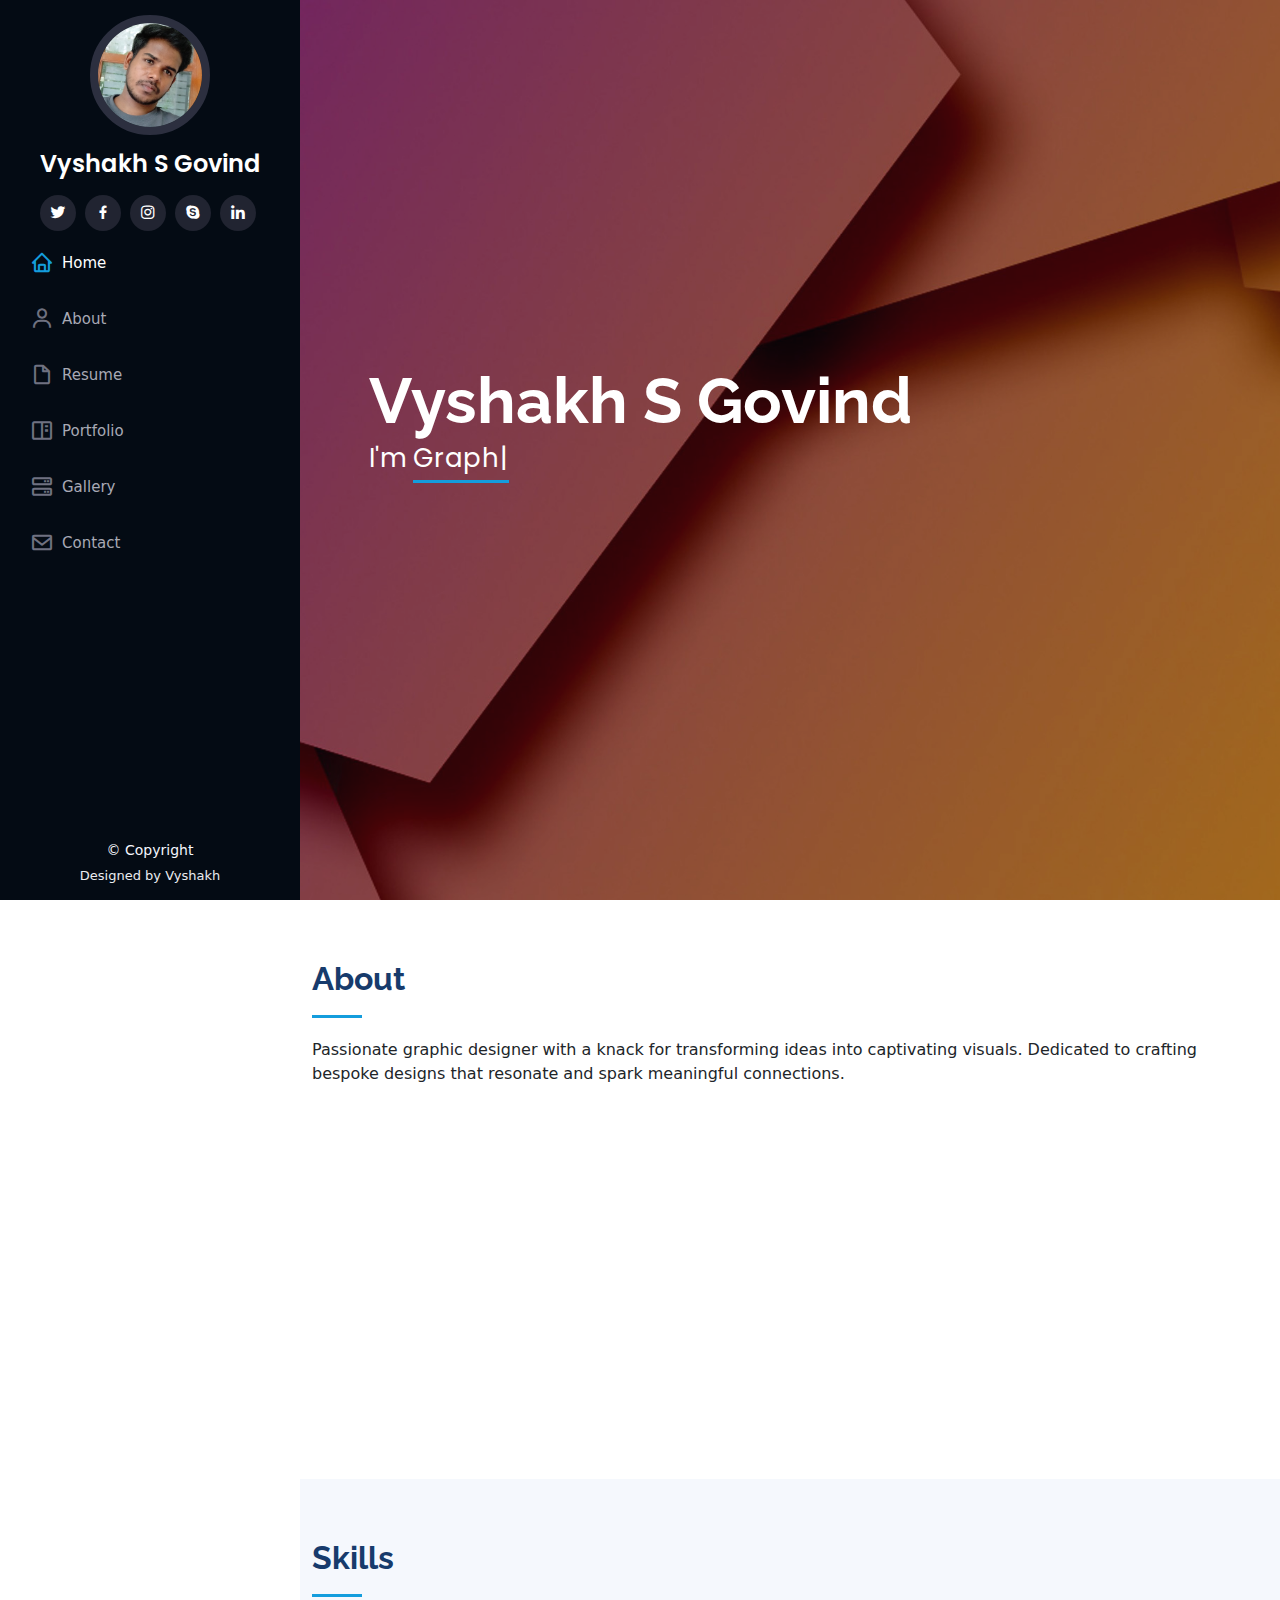
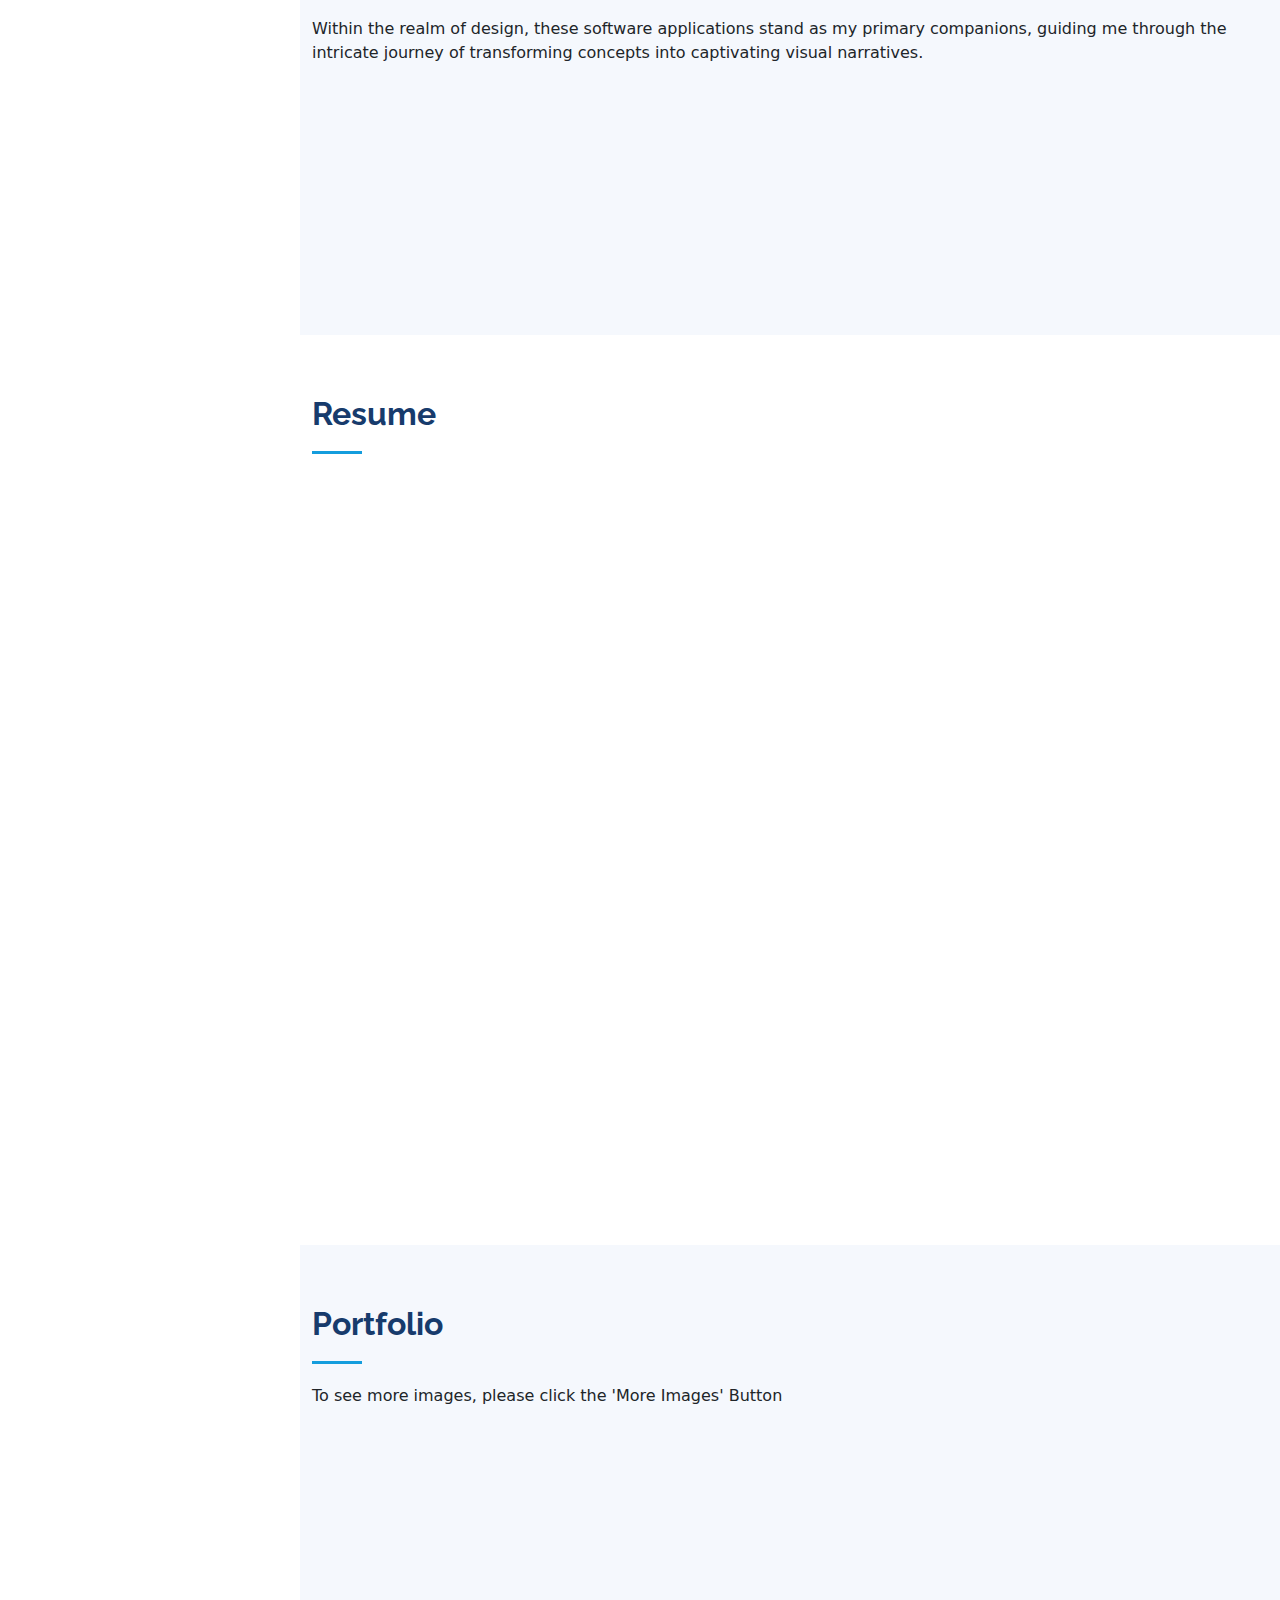
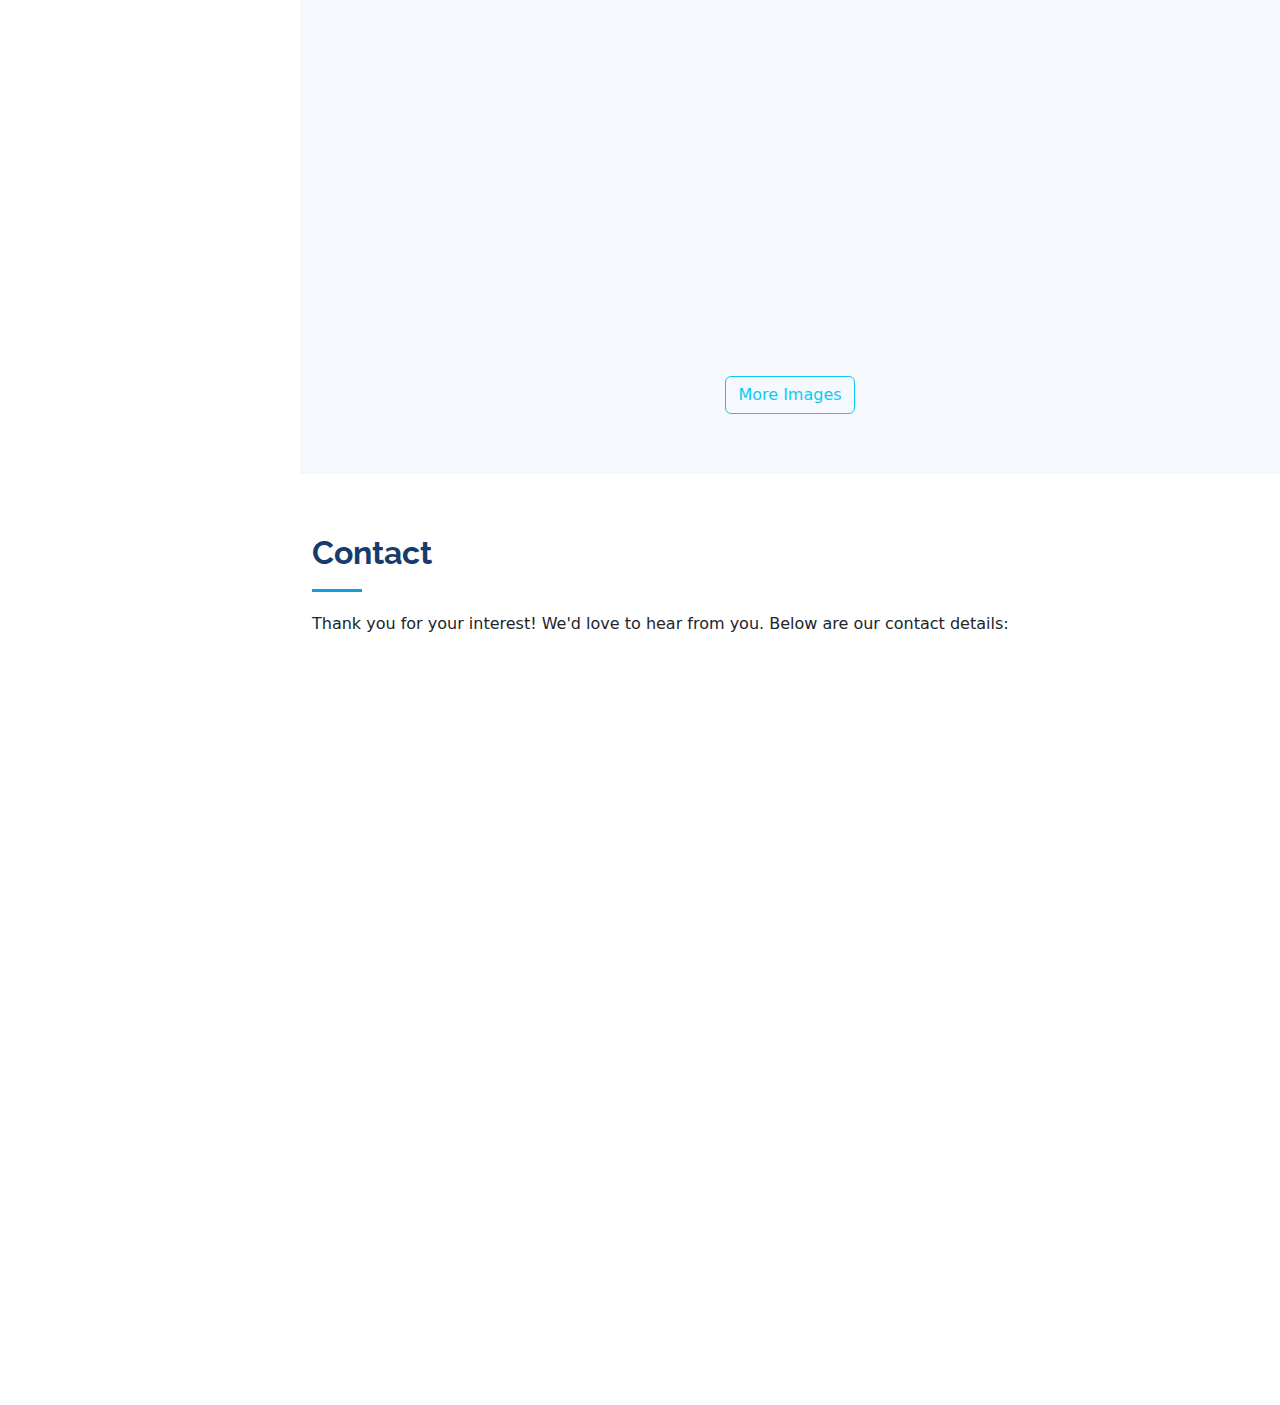
==== commit dd8adc9e: "some changes made (website become better)" ====
--- a/index.html
+++ b/index.html
@@ -5,12 +5,12 @@
   <meta charset="utf-8">
   <meta content="width=device-width, initial-scale=1.0" name="viewport">
 
-  <title>iPortfolio Bootstrap Template - Index</title>
+  <title>Vyshakh S Govind</title>
   <meta content="" name="description">
   <meta content="" name="keywords">
 
   <!-- Favicons -->
-  <link href="assets/img/favicon.png" rel="icon">
+  <link href="assets/img/profile.jpg" rel="icon">
   <link href="assets/img/apple-touch-icon.png" rel="apple-touch-icon">
 
   <!-- Google Fonts -->
@@ -56,11 +56,11 @@
         <img src="assets/img/2.jpg" alt="" class="img-fluid rounded-circle">
         <h1 class="text-light"><a href="index.html">Vyshakh S Govind</a></h1>
         <div class="social-links mt-3 text-center">
-          <a href="#" class="twitter"><i class="bx bxl-twitter"></i></a>
-          <a href="#" class="facebook"><i class="bx bxl-facebook"></i></a>
-          <a href="#" class="instagram"><i class="bx bxl-instagram"></i></a>
+          <a href="https://twitter.com/Vyshakh542" class="twitter"><i class="bx bxl-twitter"></i></a>
+          <a href="https://www.facebook.com/" class="facebook"><i class="bx bxl-facebook"></i></a>
+          <a href="https://www.instagram.com/_v_yshakh__/" class="instagram"><i class="bx bxl-instagram"></i></a>
           <a href="#" class="google-plus"><i class="bx bxl-skype"></i></a>
-          <a href="#" class="linkedin"><i class="bx bxl-linkedin"></i></a>
+          <a href="https://www.linkedin.com/in/vyshakh-s-govind-17a8bb2a4/" class="linkedin"><i class="bx bxl-linkedin"></i></a>
         </div>
       </div>
 
@@ -102,7 +102,7 @@
 
         <div class="row">
           <div class="col-lg-4" data-aos="fade-right">
-            <img src="assets/img/2.jpg" class="img-fluid" alt="">
+            <img src="assets/img/profile.jpg" class="img-fluid" alt="">
           </div>
           <div class="col-lg-8 pt-4 pt-lg-0 content" data-aos="fade-left">
             <h3>Graphic Designer</h3>
@@ -149,9 +149,9 @@
 
         <div class="section-title">
           <h2>Skills</h2>
-          <p>Magnam dolores commodi suscipit. Necessitatibus eius consequatur ex aliquid fuga eum quidem. Sit sint
-            consectetur velit. Quisquam quos quisquam cupiditate. Et nemo qui impedit suscipit alias ea. Quia fugiat sit
-            in iste officiis commodi quidem hic quas.</p>
+          <p>Within the realm of design, these software applications stand as my primary companions,
+            guiding me through the intricate journey of transforming concepts into captivating visual
+            narratives.</p>
         </div>
 
         <div class="row skills-content">
@@ -479,7 +479,7 @@
               </div>
 
               <iframe
-                src="https://www.google.com/maps/embed?pb=!1m14!1m8!1m3!1d11875.884230559281!2d75.7661223!3d11.2587531!3m2!1i1024!2i768!4f13.1!3m3!1m2!1s0x0%3A0x0!2zNzUuNjYsIDExLjI1OCc1My45NCJF!5e0!3m2!1sen!2sus!4v1636628234654"
+                src="https://www.google.com/maps/embed?pb=!1m14!1m12!1m3!1d31270.84906595012!2d75.74179575872266!3d11.562169522839165!2m3!1f0!2f0!3f0!3m2!1i1024!2i768!4f13.1!5e0!3m2!1sen!2sin!4v1703551322932!5m2!1sen!2sin"
                 frameborder="0" style="border:0; width: 100%; height: 290px;" allowfullscreen></iframe>
             </div>
 
